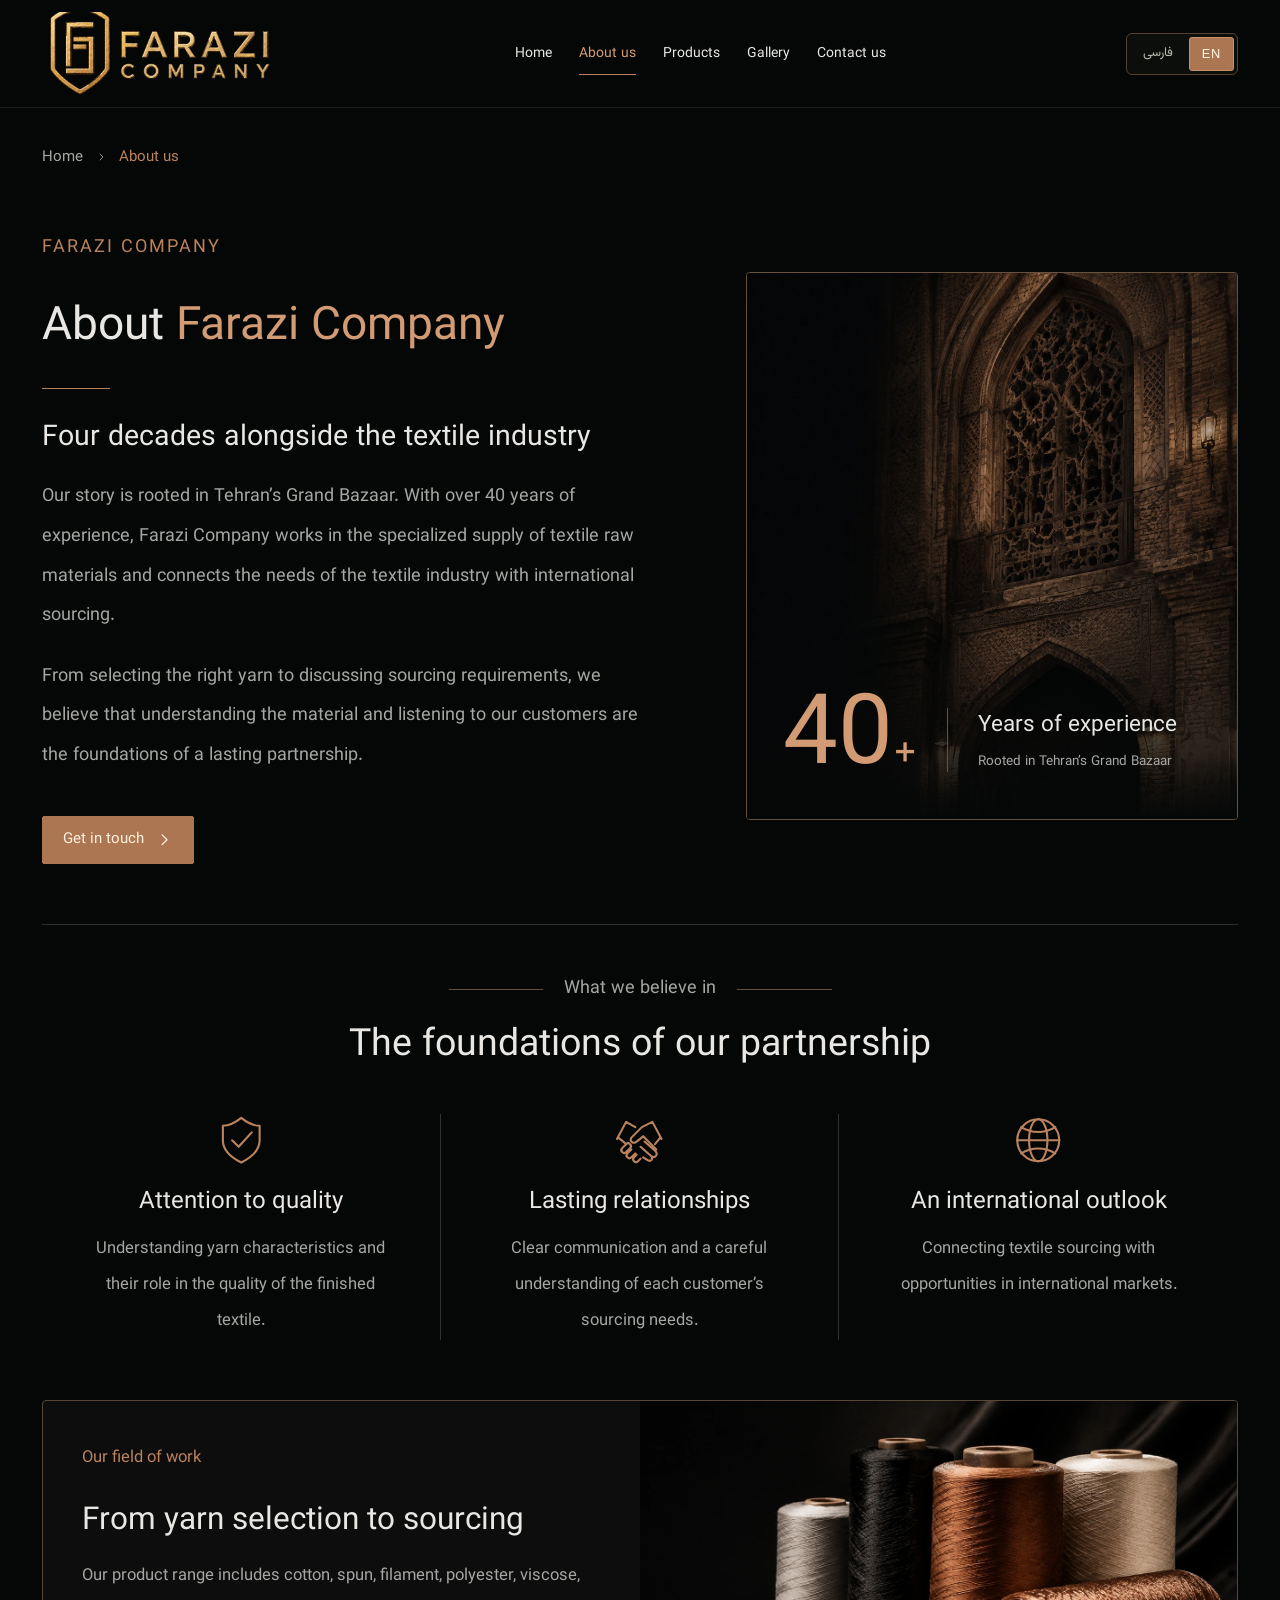
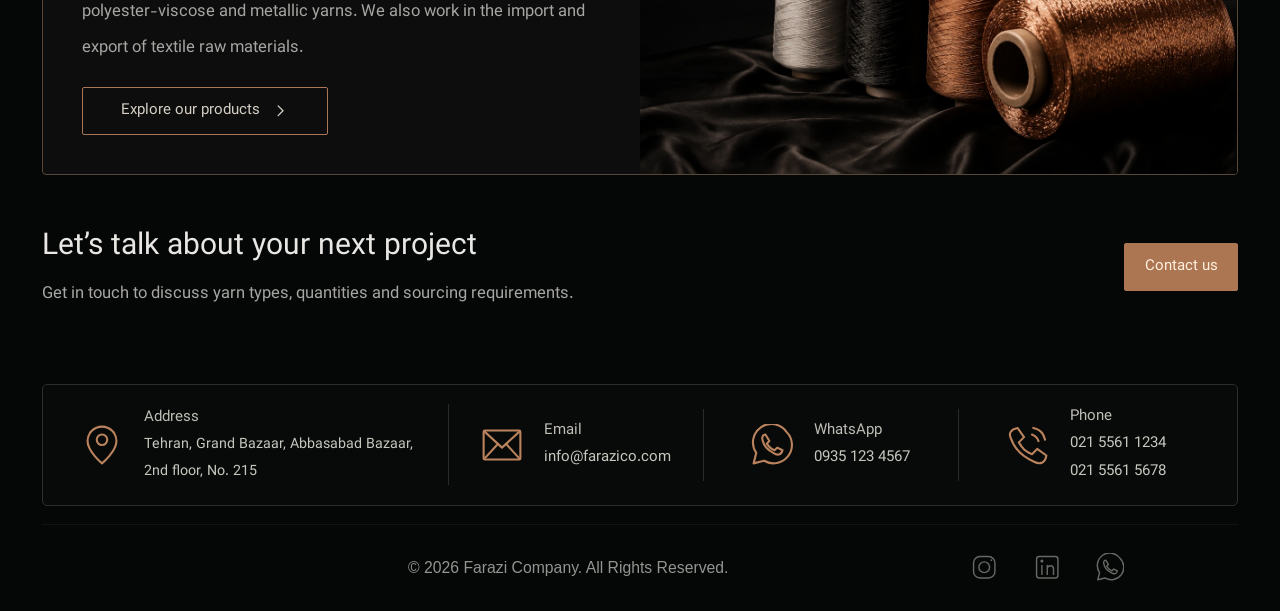
==== about.en.html @ da2e5ea8 "Improve bilingual SEO with static pages and metadata generation" ====
<!doctype html>
<html lang="en" dir="ltr">
  <head>
    <meta charset="utf-8">
    <meta name="viewport" content="width=device-width, initial-scale=1">
    <meta name="theme-color" content="#050707">


    <link rel="icon" href="logo/farazi-symbol-transparent.png" type="image/png">
    <link rel="preload" href="assets/fonts/Vazirmatn-Regular.woff2" as="font" type="font/woff2" crossorigin>

    <link rel="stylesheet" href="styles.css">
    <link rel="stylesheet" href="pages.css">
    <script src="products-data.js" defer></script>
    <script src="script.js" defer></script>













<title>About Farazi Company | Textile Material Sourcing</title>
<meta name="description" content="Learn about Farazi Company, our work in yarn and textile raw material sourcing, and our approach to product selection and business cooperation.">
<meta data-seo="true" name="robots" content="index, follow, max-image-preview:large">
<meta data-seo="true" property="og:type" content="website">
<meta data-seo="true" property="og:site_name" content="Farazi Company">
<meta data-seo="true" property="og:title" content="About Farazi Company | Textile Material Sourcing">
<meta data-seo="true" property="og:description" content="Learn about Farazi Company, our work in yarn and textile raw material sourcing, and our approach to product selection and business cooperation.">
<meta data-seo="true" property="og:locale" content="en_US">
<meta data-seo="true" property="og:locale:alternate" content="fa_IR">
<meta data-seo="true" name="twitter:card" content="summary_large_image">
<meta data-seo="true" name="twitter:title" content="About Farazi Company | Textile Material Sourcing">
<meta data-seo="true" name="twitter:description" content="Learn about Farazi Company, our work in yarn and textile raw material sourcing, and our approach to product selection and business cooperation.">
<script data-seo="true" type="application/ld+json">{"@context": "https://schema.org", "@type": "AboutPage", "name": "About Farazi Company | Textile Material Sourcing", "description": "Learn about Farazi Company, our work in yarn and textile raw material sourcing, and our approach to product selection and business cooperation.", "inLanguage": "en", "publisher": {"@type": "Organization", "name": "Farazi Company", "alternateName": "فرازی کمپانی"}}</script>
</head>
  <body data-page="about">
    <a class="skip-link" href="#main" data-en="Skip to content" data-fa="رفتن به محتوای اصلی">Skip to content</a>
    <svg class="icon-library" xmlns="http://www.w3.org/2000/svg" aria-hidden="true">
      <symbol id="i-arrow" viewbox="0 0 24 24">
        <path d="m14 6-6 6 6 6"></path>
      </symbol>
      <symbol id="i-chevron" viewbox="0 0 24 24">
        <path d="m6 9 6 6 6-6"></path>
      </symbol>
      <symbol id="i-crown" viewbox="0 0 40 40">
        <path d="m5 14 6 17h18l6-17-10 8-5-14-5 14-10-8Zm6 21h18"></path>
        <circle cx="5" cy="12" r="2"></circle>
        <circle cx="20" cy="6" r="2"></circle>
        <circle cx="35" cy="12" r="2"></circle>
      </symbol>
      <symbol id="i-globe" viewbox="0 0 40 40">
        <circle cx="20" cy="20" r="16"></circle>
        <ellipse cx="20" cy="20" rx="7" ry="16"></ellipse>
        <path d="M4 20h32M7 10c8 5 18 5 26 0M7 30c8-5 18-5 26 0"></path>
      </symbol>
      <symbol id="i-shield" viewbox="0 0 40 40">
        <path d="M20 3c5 4 10 6 14 6v11c0 9-8 14-14 17C14 34 6 29 6 20V9c4 0 9-2 14-6Z"></path>
        <path d="m13 20 5 5 10-11"></path>
      </symbol>
      <symbol id="i-handshake" viewbox="0 0 40 40">
        <path d="m3 19 7-13 7 4M37 19 30 6l-8 4-8 8c-2 3 2 5 4 3l5-4 10 10M4 18l5 4m27-4-4 5M10 23l-3 3c-2 2 1 5 3 3l3-3c2-2-1-5-3-3Zm4 4-3 3c-2 2 1 5 3 3l3-3m1 1-2 2c-2 2 1 5 3 3l2-2m2-1 3 2c3 2 5-1 3-3l-8-7m8 7c3 2 6-1 3-4l-8-7"></path>
      </symbol>
      <symbol id="i-phone" viewbox="0 0 32 32">
        <path d="m8 3 5 7-4 4c3 5 5 7 10 9l4-4 7 5c-1 6-5 7-9 5C12 25 6 20 3 11 1 7 3 4 8 3ZM20 3c5 1 8 4 9 9M19 8c3 1 4 2 5 5"></path>
      </symbol>
      <symbol id="i-whatsapp" viewbox="0 0 32 32">
        <path d="M27 6a14 14 0 0 1-17 22l-8 2 2-8A14 14 0 0 1 27 6Z"></path>
        <path d="m11 8 3 5-2 2c2 3 3 4 6 5l2-2 4 2c-1 4-4 4-7 2-4-2-7-5-8-9-1-3 0-5 2-5Z"></path>
      </symbol>
      <symbol id="i-mail" viewbox="0 0 32 32">
        <rect x="2" y="5" width="28" height="22" rx="1"></rect>
        <path d="m3 6 13 12L29 6M3 26l10-11m16 11L19 15"></path>
      </symbol>
      <symbol id="i-pin" viewbox="0 0 32 32">
        <path d="M27 13c0 8-11 17-11 17S5 21 5 13a11 11 0 1 1 22 0Z"></path>
        <circle cx="16" cy="12" r="4"></circle>
      </symbol>
      <symbol id="i-instagram" viewbox="0 0 32 32">
        <rect x="4" y="4" width="24" height="24" rx="7"></rect>
        <circle cx="16" cy="16" r="6"></circle>
        <circle cx="24" cy="8" r="1" fill="currentColor" stroke="none"></circle>
      </symbol>
      <symbol id="i-linkedin" viewbox="0 0 32 32">
        <rect x="4" y="4" width="24" height="24" rx="3"></rect>
        <path d="M10 14v10m6 0V14m0 4c0-5 7-5 7 0v6"></path>
        <circle cx="10" cy="9" r="1" fill="currentColor"></circle>
      </symbol>
      <symbol id="i-close" viewbox="0 0 24 24">
        <path d="m6 6 12 12M6 18 18 6"></path>
      </symbol>
      <symbol id="i-menu" viewbox="0 0 24 24">
        <path d="M3 6h18M3 12h18M3 18h18"></path>
      </symbol>
    </svg>
    <header class="site-header" id="home">
      <div class="header-inner container">
        <a class="brand" href="index.en.html" aria-label="Farazi Company, home"><img src="logo/farazi-logo-transparent.png" alt="FARAZI COMPANY" width="1536" height="1024"></a>
        <nav class="main-nav" id="main-nav" aria-label="Main navigation">
          <a href="index.en.html" data-en="Home" data-fa="صفحه اصلی">Home</a>
          <a class="active" aria-current="page" href="about.en.html" data-en="About us" data-fa="درباره ما">About us</a>
          <a href="products.en.html" data-en="Products" data-fa="محصولات">Products</a>
          <button type="button" data-dialog="gallery" data-en="Gallery" data-fa="
            گالری
          ">Gallery</button>
          <a href="contact.en.html" data-en="Contact us" data-fa="تماس با ما">Contact us</a>
        </nav>
        <div class="header-tools">
          <div class="language-switch" role="group" aria-label="Site language" dir="ltr">
            <a data-language="fa" lang="fa" aria-label="فارسی" href="about.html" hreflang="fa" aria-current="false">
              فارسی</a><a data-language="en" lang="en" aria-label="English" href="about.en.html" hreflang="en" aria-current="page">
              EN
            </a>
          </div>
          <button class="menu-toggle" id="menu-toggle" type="button" aria-label="Open menu" aria-expanded="false" aria-controls="main-nav">
            <svg class="icon"><use href="#i-menu"></use></svg>
          </button>
        </div>
      </div>
    </header>
    <main id="main" class="inner-page">
      <div class="container">
        <nav class="breadcrumbs" aria-label="Breadcrumb">
          <a href="index.en.html" data-en="Home" data-fa="صفحه اصلی">Home</a><svg class="icon"><use href="#i-arrow"></use></svg><span data-en="About us" data-fa="درباره ما">About us</span>
        </nav>
        <section class="about-intro" aria-labelledby="about-page-title">
          <div class="intro-copy">
            <p class="page-overline" lang="en" dir="ltr">FARAZI COMPANY</p>
            <h1 id="about-page-title">
              <span data-en="About " data-fa="درباره ">About </span><em data-en="Farazi Company" data-fa="فرازی کمپانی">Farazi Company</em>
            </h1>
            <div class="copper-rule"></div>
            <h2 data-en="Four decades alongside the textile industry" data-fa="
              چهار دهه همراه صنعت نساجی
            ">Four decades alongside the textile industry</h2>
            <p data-en="Our story is rooted in Tehran’s Grand Bazaar. With over 40 years of experience, Farazi Company works in the specialized supply of textile raw materials and connects the needs of the textile industry with international sourcing." data-fa="
              داستان ما از بازار بزرگ تهران ریشه می‌گیرد. فرازی کمپانی با بیش از
              ۴۰ سال سابقه، در زمینه تأمین تخصصی مواد اولیه نساجی فعالیت می‌کند
              و نیاز صنعت نساجی را به ظرفیت تأمین در بازارهای بین‌المللی پیوند
              می‌دهد.
            ">Our story is rooted in Tehran’s Grand Bazaar. With over 40 years of experience, Farazi Company works in the specialized supply of textile raw materials and connects the needs of the textile industry with international sourcing.</p>
            <p data-en="From selecting the right yarn to discussing sourcing requirements, we believe that understanding the material and listening to our customers are the foundations of a lasting partnership." data-fa="
              از انتخاب نخ مناسب تا بررسی شرایط تأمین، باور داریم شناخت مواد
              اولیه و شنیدن نیاز مشتری، پایه یک همکاری ماندگار است.
            ">From selecting the right yarn to discussing sourcing requirements, we believe that understanding the material and listening to our customers are the foundations of a lasting partnership.</p>
            <a href="contact.en.html" class="button button-filled"><span data-en="Get in touch" data-fa="گفت‌وگو با ما">Get in touch</span><svg class="icon"><use href="#i-arrow"></use></svg></a>
          </div>
          <figure class="heritage-figure">
            <img src="assets/generated/tehran-bazaar.webp" alt="Illustration inspired by Tehran Bazaar architecture" width="887" height="1774" fetchpriority="high">
            <figcaption>
              <strong>۴۰<span>+</span></strong>
              <div>
                <span data-en="Years of experience" data-fa="سال تجربه">Years of experience</span><small data-en="Rooted in Tehran’s Grand Bazaar" data-fa="ریشه‌دار در بازار بزرگ تهران">Rooted in Tehran’s Grand Bazaar</small>
              </div>
            </figcaption>
          </figure>
        </section>
        <section class="values-section" aria-labelledby="values-title">
          <div class="inner-section-heading">
            <p class="section-kicker" data-en="What we believe in" data-fa="
              آنچه به آن باور داریم
            ">What we believe in</p>
            <h2 id="values-title" data-en="The foundations of our partnership" data-fa="
              پایه‌های همکاری ما
            ">The foundations of our partnership</h2>
          </div>
          <div class="values-grid">
            <article>
              <svg class="icon"><use href="#i-shield"></use></svg>
              <h3 data-en="Attention to quality" data-fa="توجه به کیفیت">Attention to quality</h3>
              <p data-en="Understanding yarn characteristics and their role in the quality of the finished textile." data-fa="
                شناخت ویژگی‌های نخ و توجه به نقش مواد اولیه در کیفیت محصول
                نهایی.
              ">Understanding yarn characteristics and their role in the quality of the finished textile.</p>
            </article>
            <article>
              <svg class="icon"><use href="#i-handshake"></use></svg>
              <h3 data-en="Lasting relationships" data-fa="رابطه‌ای ماندگار">Lasting relationships</h3>
              <p data-en="Clear communication and a careful understanding of each customer’s sourcing needs." data-fa="
                ارتباط روشن و شناخت دقیق نیاز هر مشتری برای شکل‌گیری همکاری
                بلندمدت.
              ">Clear communication and a careful understanding of each customer’s sourcing needs.</p>
            </article>
            <article>
              <svg class="icon"><use href="#i-globe"></use></svg>
              <h3 data-en="An international outlook" data-fa="نگاهی بین‌المللی">An international outlook</h3>
              <p data-en="Connecting textile sourcing with opportunities in international markets." data-fa="
                پیوند تأمین مواد اولیه نساجی با فرصت‌های موجود در بازارهای
                بین‌المللی.
              ">Connecting textile sourcing with opportunities in international markets.</p>
            </article>
          </div>
        </section>
        <section class="sourcing-section" aria-labelledby="sourcing-title">
          <div class="sourcing-image">
            <img src="assets/generated/hero-yarns-v2.webp" alt="Ivory, black and copper yarn spools" loading="lazy" width="1900" height="828">
          </div>
          <div class="sourcing-copy">
            <p class="page-overline" data-en="Our field of work" data-fa="
              حوزه فعالیت ما
            ">Our field of work</p>
            <h2 id="sourcing-title" data-en="From yarn selection to sourcing" data-fa="
              از انتخاب نخ تا تأمین مواد اولیه
            ">From yarn selection to sourcing</h2>
            <p data-en="Our product range includes cotton, spun, filament, polyester, viscose, polyester-viscose and metallic yarns. We also work in the import and export of textile raw materials." data-fa="
              سبد محصولات ما شامل نخ پنبه، اسپان، فیلامنت، پلی استر، ویسکوز، پلی
              استر ویسکوز و نخ‌های لمه و متالیک است. واردات و صادرات مواد اولیه
              نساجی نیز بخشی از فعالیت مجموعه است.
            ">Our product range includes cotton, spun, filament, polyester, viscose, polyester-viscose and metallic yarns. We also work in the import and export of textile raw materials.</p>
            <a class="button" href="products.en.html"><span data-en="Explore our products" data-fa="آشنایی با محصولات">Explore our products</span><svg class="icon"><use href="#i-arrow"></use></svg></a>
          </div>
        </section>
        <section class="conversation-band">
          <div>
            <h2 data-en="Let’s talk about your next project" data-fa="
              درباره نیاز مجموعه‌تان صحبت کنیم
            ">Let’s talk about your next project</h2>
            <p data-en="Get in touch to discuss yarn types, quantities and sourcing requirements." data-fa="
              برای بررسی نوع نخ، مقدار مورد نیاز و شرایط تأمین، با ما در ارتباط
              باشید.
            ">Get in touch to discuss yarn types, quantities and sourcing requirements.</p>
          </div>
          <a class="button button-filled" href="contact.en.html" data-en="Contact us" data-fa="تماس با ما">Contact us</a>
        </section>
      </div>
    </main>
    <footer class="container" id="contact">
      <div class="contact-strip">
        <div class="contact-item address-item">
          <svg class="icon"><use href="#i-pin"></use></svg>
          <div>
            <span data-en="Address" data-fa="آدرس">Address</span>
            <p data-en="Tehran, Grand Bazaar, Abbasabad Bazaar, 2nd floor, No. 215" data-fa="
              تهران، بازار بزرگ تهران، بازار عباس‌آباد،&lt;br&gt;
              طبقه ۲، پلاک ۲۱۵
            ">Tehran, Grand Bazaar, Abbasabad Bazaar, 2nd floor, No. 215</p>
          </div>
        </div>
        <div class="contact-item">
          <svg class="icon"><use href="#i-mail"></use></svg>
          <div>
            <span data-en="Email" data-fa="ایمیل">Email</span><a href="mailto:info@farazico.com" dir="ltr">info@farazico.com</a>
          </div>
        </div>
        <div class="contact-item">
          <svg class="icon"><use href="#i-whatsapp"></use></svg>
          <div>
            <span data-en="WhatsApp" data-fa="واتساپ">WhatsApp</span><a href="https://wa.me/989351234567" target="_blank" rel="noopener noreferrer" dir="ltr">0935 123 4567</a>
          </div>
        </div>
        <div class="contact-item">
          <svg class="icon"><use href="#i-phone"></use></svg>
          <div>
            <span data-en="Phone" data-fa="تلفن">Phone</span><a href="tel:+982155611234" dir="ltr">021 5561 1234</a><a href="tel:+982155615678" dir="ltr">021 5561 5678</a>
          </div>
        </div>
      </div>
      <div class="footer-bottom">
        <p lang="en" dir="ltr">© <span data-copyright-year>2026</span> Farazi Company. All Rights Reserved.</p>
        <div class="social-links" aria-label="Contact methods">
          <button type="button" data-dialog="social-instagram" aria-label="Instagram">
            <svg class="icon"><use href="#i-instagram"></use></svg>
          </button>
          <button type="button" data-dialog="social-linkedin" aria-label="LinkedIn">
            <svg class="icon"><use href="#i-linkedin"></use></svg>
          </button>
          <a href="https://wa.me/989351234567" target="_blank" rel="noopener noreferrer" aria-label="WhatsApp"><svg class="icon"><use href="#i-whatsapp"></use></svg></a>
        </div>
      </div>
    </footer>
    <dialog class="detail-dialog" id="detail-dialog" aria-labelledby="dialog-title">
      <button class="dialog-close" type="button" aria-label="Close dialog">
        <svg class="icon"><use href="#i-close"></use></svg>
      </button>
      <div id="dialog-content"></div>
    </dialog>
  </body>
</html>
---- styles.css ----
@font-face {
  font-family: Vazirmatn;
  src: url("assets/fonts/Vazirmatn-Regular.woff2") format("woff2");
  font-style: normal;
  font-weight: 400;
  font-display: swap;
}
:root {
  --u: clamp(1px, 0.1172333vw, 1.5px);
  --bg: #050707;
  --surface: #0c0d0c;
  --copper: #bb835d;
  --copper-light: #d39b73;
  --text: #e8e7e4;
  --muted: #a6a6a3;
  --border: #32312c;
  --font: Vazirmatn, Tahoma, sans-serif;
  color-scheme: dark;
  font-family: var(--font);
  font-size: calc(14 * var(--u));
  background: var(--bg);
  color: var(--text);
}
* {
  box-sizing: border-box;
}
html {
  scroll-behavior: smooth;
  scroll-padding-top: 24px;
}
body {
  margin: 0;
}
button,
a,
select {
  -webkit-tap-highlight-color: transparent;
}
button,
select {
  font: inherit;
}
button,
a {
  touch-action: manipulation;
}
button {
  cursor: pointer;
}
a {
  color: inherit;
  text-decoration: none;
}
button {
  color: inherit;
}
p,
h1,
h2,
h3 {
  margin: 0;
}
button,
a,
select {
  outline-offset: 5px;
}
button:focus-visible,
a:focus-visible,
select:focus-visible {
  outline: 2px solid var(--copper-light);
}
button {
  border: 0;
  background: none;
}
svg.icon {
  display: block;
  width: 24px;
  height: 24px;
  fill: none;
  stroke: currentColor;
  stroke-width: 1.6;
  stroke-linecap: round;
  stroke-linejoin: round;
  flex-shrink: 0;
}
.icon-library {
  position: absolute;
  width: 0;
  height: 0;
  overflow: hidden;
}
.container {
  width: calc(100% - 56 * var(--u));
  max-width: 1196px;
  margin-inline: auto;
}
.sr-only {
  position: absolute;
  width: 1px;
  height: 1px;
  overflow: hidden;
  clip: rect(0, 0, 0, 0);
  white-space: nowrap;
}
.skip-link {
  position: fixed;
  top: -70px;
  right: 20px;
  background: var(--copper);
  color: var(--bg);
  padding: 12px;
  z-index: 100;
}
.skip-link:focus {
  top: 12px;
}
.site-header {
  height: calc(72 * var(--u));
  border-bottom: 1px solid #1b1c1a;
  background: #050707;
}
.header-inner {
  height: 100%;
  display: flex;
  direction: ltr;
  align-items: center;
  justify-content: space-between;
  gap: calc(30 * var(--u));
}
.brand {
  position: relative;
  display: block;
  width: calc(155 * var(--u));
  height: calc(56 * var(--u));
  overflow: hidden;
  flex-shrink: 0;
}
.brand img {
  position: absolute;
  width: calc(173 * var(--u));
  height: auto;
  max-width: none;
  left: calc(-9 * var(--u));
  top: calc(-30 * var(--u));
}
.main-nav {
  display: flex;
  align-items: center;
  direction: rtl;
  gap: calc(25 * var(--u));
  white-space: nowrap;
}
.main-nav a,
.main-nav button {
  position: relative;
  font-size: calc(9.3 * var(--u));
  padding: calc(12 * var(--u)) 0;
  transition: color 0.2s;
}
.main-nav a:hover,
.main-nav button:hover,
.main-nav .active {
  color: var(--copper-light);
}
.main-nav .active:after {
  content: "";
  position: absolute;
  bottom: calc(5 * var(--u));
  inset-inline: 0;
  height: 1px;
  background: var(--copper);
}
.header-tools {
  display: flex;
  align-items: center;
  gap: calc(10 * var(--u));
}
.menu-toggle {
  display: none;
}
.hero {
  height: calc(368 * var(--u));
  max-width: 1280px;
  margin: auto;
  background: url("assets/generated/hero-yarns-v2.webp") center center/cover
    no-repeat;
  position: relative;
}
.hero-inner {
  height: 100%;
  padding: calc(56 * var(--u)) calc(52 * var(--u)) 0;
  direction: ltr;
}
.hero-copy {
  width: 46%;
  text-align: left;
  position: relative;
}
.hero-eyebrow {
  font-family: Georgia, "Times New Roman", serif;
  font-size: calc(14 * var(--u));
  letter-spacing: calc(1.3 * var(--u));
  color: var(--copper);
  white-space: nowrap;
}
.hero h1 {
  font-family: Georgia, "Times New Roman", serif;
  font-weight: 400;
  font-size: calc(78 * var(--u));
  line-height: 1.08;
  letter-spacing: calc(1.2 * var(--u));
  margin-top: calc(8 * var(--u));
  color: #efefec;
}
.hero h1 span {
  display: block;
  color: var(--copper);
  font-size: calc(35 * var(--u));
  line-height: 1.08;
  letter-spacing: calc(1.5 * var(--u));
}
.copper-rule {
  width: calc(45 * var(--u));
  height: 1px;
  background: var(--copper);
  margin-top: calc(14 * var(--u));
  margin-bottom: calc(12 * var(--u));
}
.hero-description {
  direction: rtl;
  text-align: left;
  font-size: calc(16 * var(--u));
  line-height: 1.8;
  white-space: nowrap;
}
.hero-trust {
  color: var(--copper-light);
  font-size: calc(13 * var(--u));
  margin-top: calc(7 * var(--u));
  direction: rtl;
  text-align: left;
}
.hero-actions {
  display: flex;
  gap: calc(14 * var(--u));
  margin-top: calc(23 * var(--u));
  direction: ltr;
}
.button {
  display: inline-flex;
  align-items: center;
  justify-content: center;
  gap: calc(7 * var(--u));
  border: 1px solid #aa7654;
  border-radius: 2px;
  min-height: calc(32 * var(--u));
  padding: calc(5 * var(--u)) calc(25 * var(--u));
  color: #d5cec5;
  font-size: calc(10 * var(--u));
  line-height: 1.6;
  transition:
    background 0.2s,
    color 0.2s,
    border-color 0.2s;
  direction: rtl;
}
.button .icon {
  width: calc(13 * var(--u));
  height: calc(13 * var(--u));
}
.button:hover {
  background: #bc855d24;
  color: #fff;
  border-color: var(--copper-light);
}
.button-filled {
  background: #ac7653;
  color: #fff0df;
  border-color: #ac7653;
  padding-inline: calc(13 * var(--u));
}
.button-filled:hover {
  background: #c18a61;
}
.hero-actions > .button:nth-child(2) {
  min-width: calc(89 * var(--u));
}
.trust-strip {
  width: calc(100% - 94 * var(--u));
  max-width: 1139px;
  margin: 0 auto;
  border: 1px solid #2b2c27;
  box-shadow: inset 0 0 0 3px #0c0e0c;
  border-radius: 5px;
  height: calc(73 * var(--u));
  display: grid;
  grid-template-columns: repeat(4, 1fr);
  align-items: center;
}
.trust-item {
  display: flex;
  direction: ltr;
  align-items: center;
  justify-content: center;
  gap: calc(14 * var(--u));
  height: calc(39 * var(--u));
  border-left: 1px solid #1d1f1c;
}
.trust-item:last-child {
  border: 0;
}
.trust-item > .icon {
  width: calc(35 * var(--u));
  height: calc(35 * var(--u));
  color: var(--copper);
}
.trust-item p {
  text-align: left;
  direction: rtl;
  font-size: calc(11 * var(--u));
  line-height: 1.9;
}
.trust-item small {
  display: block;
  color: #babbb7;
  font-size: calc(10 * var(--u));
}
.products-section {
  padding-top: calc(21 * var(--u));
  text-align: center;
}
.section-heading {
  margin-bottom: calc(12 * var(--u));
}
.section-kicker {
  display: flex;
  align-items: center;
  justify-content: center;
  gap: calc(14 * var(--u));
  color: var(--copper);
  font-size: calc(12 * var(--u));
  margin-bottom: calc(3 * var(--u));
}
.section-kicker:before,
.section-kicker:after {
  content: "";
  height: 1px;
  width: calc(63 * var(--u));
  background: #64503c;
}
.section-heading h2 {
  font-size: calc(22 * var(--u));
  font-weight: 400;
  line-height: 1.5;
}
.section-heading > p:last-child {
  color: var(--muted);
  font-size: calc(11 * var(--u));
  margin-top: calc(2 * var(--u));
}
.product-grid {
  display: grid;
  grid-template-columns: repeat(var(--home-columns, 7), minmax(0, 1fr));
  gap: calc(6 * var(--u));
}
.product-card {
  border: 1px solid #242620;
  border-radius: 5px;
  background: #0b0c0a;
  overflow: hidden;
  padding: 0;
  display: block;
  width: 100%;
  text-align: center;
  transition:
    transform 0.2s,
    border-color 0.2s;
}
.product-card:hover {
  border-color: #9d7250;
  transform: translateY(-4px);
}
.asset-frame {
  position: relative;
  overflow: hidden;
  aspect-ratio: 104 / 102;
}
.asset-frame img {
  display: block;
  width: 100%;
  height: 100%;
  object-fit: cover;
}
.map-art img {
  object-fit: contain;
}

.product-art {
  width: 100%;
  background: #161713;
}
.product-info {
  padding: calc(8 * var(--u)) calc(2 * var(--u)) calc(7 * var(--u));
}
.product-info h3 {
  font-size: calc(12.5 * var(--u));
  font-weight: 400;
  line-height: 1.6;
  white-space: nowrap;
}
.product-info .view-label {
  display: block;
  color: var(--copper);
  font-size: calc(8 * var(--u));
  margin-top: calc(6 * var(--u));
}
.product-info .view-label:before {
  content: "";
  display: block;
  width: calc(21 * var(--u));
  height: calc(2 * var(--u));
  margin: 0 auto calc(4 * var(--u));
  background: linear-gradient(90deg, transparent, var(--copper), transparent);
}
.all-products {
  margin-top: calc(12 * var(--u));
  min-width: calc(174 * var(--u));
  min-height: calc(28 * var(--u));
  font-size: calc(9.5 * var(--u));
}
.story-grid {
  display: grid;
  grid-template-columns: 1fr 1.08fr;
  gap: calc(15 * var(--u));
  margin-top: calc(16 * var(--u));
}
.story-panel {
  position: relative;
  height: calc(280 * var(--u));
  border: 1px solid #79654f;
  border-radius: 5px;
  overflow: hidden;
  background: #0c0d0c;
  padding: calc(12 * var(--u)) calc(20 * var(--u));
  box-shadow: inset 0 0 0 2px #181a15;
}
.story-panel h2 {
  font-weight: 400;
  font-size: calc(23 * var(--u));
  line-height: 1.8;
  white-space: nowrap;
}
.story-panel h2 em {
  font-style: normal;
  color: var(--copper-light);
}
.story-panel p {
  font-size: calc(10 * var(--u));
  line-height: 2.1;
  color: #c0c0ba;
}
.trade-panel {
  text-align: center;
}
.trade-panel p {
  margin-top: calc(2 * var(--u));
}
.map-art {
  width: 100%;
  margin-top: calc(8 * var(--u));
  mix-blend-mode: lighten;
  aspect-ratio: 324 / 123;
}
.panel-button {
  position: absolute;
  left: calc(20 * var(--u));
  bottom: calc(18 * var(--u));
  min-width: calc(124 * var(--u));
}
.bazaar-art {
  position: absolute;
  right: 0;
  top: 0;
  height: 100%;
  width: auto;
  aspect-ratio: 143/274;
  mask-image: linear-gradient(to left, #000 68%, transparent);
}
.about-content {
  position: relative;
  z-index: 1;
  width: 68%;
  height: 100%;
  text-align: center;
}
.about-content h2 {
  font-size: calc(23 * var(--u));
  margin-bottom: calc(11 * var(--u));
}
.about-content p {
  font-size: calc(9.4 * var(--u));
  line-height: 2.3;
}
.about-content p + p {
  margin-top: calc(3 * var(--u));
}
.about-content .panel-button {
  left: 0;
  bottom: calc(31 * var(--u));
}
.about-panel {
  direction: ltr;
}
.about-content {
  direction: rtl;
}
.contact-strip {
  display: grid;
  grid-template-columns: 1.5fr 1fr 1fr 1fr;
  margin-top: calc(16 * var(--u));
  min-height: calc(81 * var(--u));
  border: 1px solid #2c2e28;
  border-radius: 5px;
  background: #080a09;
  align-items: center;
  padding: calc(11 * var(--u)) calc(15 * var(--u));
}
.contact-item {
  display: flex;
  direction: ltr;
  justify-content: center;
  align-items: center;
  gap: calc(14 * var(--u));
  min-height: calc(48 * var(--u));
  padding-inline: calc(10 * var(--u));
  border-left: 1px solid #292b25;
}
.contact-item:last-child {
  border: 0;
}
.contact-item .icon {
  color: var(--copper);
  width: calc(28 * var(--u));
  height: calc(28 * var(--u));
}
.contact-item > div {
  direction: rtl;
  text-align: left;
}
.contact-item span {
  color: #bdbdb6;
  font-size: calc(10 * var(--u));
  display: block;
  line-height: 1.8;
}
.contact-item p,
.contact-item a {
  display: block;
  font-size: calc(10 * var(--u));
  line-height: 1.9;
  color: #c5c7bf;
}
.contact-item a:hover {
  color: var(--copper-light);
}
.address-item p {
  font-size: calc(9.5 * var(--u));
}
.footer-bottom {
  height: calc(58 * var(--u));
  position: relative;
  display: flex;
  align-items: center;
  justify-content: center;
  border-top: 1px solid #111411;
  margin-top: calc(12 * var(--u));
}
.footer-bottom p {
  font-family: Arial, sans-serif;
  font-size: calc(10.5 * var(--u));
  color: #92958f;
}
.social-links {
  display: flex;
  direction: ltr;
  position: absolute;
  right: calc(76 * var(--u));
  gap: calc(23 * var(--u));
  color: #656963;
}
.social-links button {
  padding: 0;
}
.social-links .icon {
  width: calc(19 * var(--u));
  height: calc(19 * var(--u));
}
.social-links a:hover,
.social-links button:hover {
  color: var(--copper-light);
}
.detail-dialog {
  width: min(680px, calc(100% - 32px));
  max-height: 85dvh;
  border: 1px solid #866244;
  border-radius: 8px;
  padding: 36px;
  background: #101210;
  color: var(--text);
  overscroll-behavior: contain;
}
.detail-dialog::backdrop {
  background: #000b;
  backdrop-filter: blur(6px);
}
body:has(dialog[open]) {
  overflow: hidden;
}
.dialog-close {
  position: absolute;
  top: 12px;
  left: 12px;
  padding: 6px;
  color: var(--muted);
}
.detail-dialog h2 {
  font-size: 24px;
  font-weight: 400;
  color: var(--copper-light);
  margin: 0 0 18px;
}
.detail-dialog p {
  font-size: 15px;
  line-height: 2;
  color: #c1c5bc;
}
.detail-dialog .button {
  margin-top: 20px;
  min-height: 40px;
  font-size: 13px;
}
.dialog-product {
  display: grid;
  grid-template-columns: 150px 1fr;
  gap: 26px;
  align-items: center;
}
.dialog-product .product-art {
  border: 1px solid var(--border);
  border-radius: 5px;
}
.dialog-grid {
  display: grid;
  grid-template-columns: repeat(3, minmax(0, 1fr));
  gap: 12px;
}
.dialog-grid .product-card h3 {
  font-size: 13px;
}
.dialog-grid .view-label {
  font-size: 11px;
}
.dialog-intro {
  margin-bottom: 20px;
}
.dialog-note {
  padding-top: 16px;
}
.dialog-note a {
  color: var(--copper-light);
  text-decoration: underline;
}
html[lang="en"] .hero-description {
  white-space: normal;
  font-size: calc(14 * var(--u));
}
html[lang="en"] .main-nav {
  direction: ltr;
  gap: calc(18 * var(--u));
}
html[lang="en"] .product-info h3 {
  font-size: calc(10 * var(--u));
  white-space: normal;
}
html[lang="en"] .trust-item p {
  direction: ltr;
}
html[lang="en"] .about-content {
  direction: ltr;
}
html[lang="en"] .story-panel h2 {
  font-size: calc(21 * var(--u));
}
html[lang="en"] .contact-item > div {
  direction: ltr;
}
@media (min-width: 1100px) {
  .footer-bottom p {
    margin-left: -12%;
  }
}
@media (max-width: 720px) {
  :root {
    --u: 1px;
  }
  .container {
    width: calc(100% - 32px);
  }
  .site-header {
    height: 74px;
  }
  .header-inner {
    gap: 16px;
  }
  .brand {
    width: 144px;
  }
  .brand img {
    width: 164px;
    left: -10px;
    top: -27px;
  }
  .header-tools {
    gap: 14px;
  }
  .menu-toggle {
    display: block;
    padding: 4px;
  }
  .main-nav {
    display: none;
    position: absolute;
    top: 74px;
    left: 0;
    right: 0;
    background: #0b0d0b;
    z-index: 10;
    padding: 16px 24px;
    border-bottom: 1px solid var(--border);
    grid-template-columns: repeat(3, 1fr);
    gap: 12px;
    text-align: center;
  }
  .main-nav.is-open {
    display: grid;
  }
  .main-nav a,
  .main-nav button {
    font-size: 13px;
  }
  .hero {
    height: 570px;
    background-size: auto 310px;
    background-position: right bottom;
    background-repeat: no-repeat;
    background-color: #080a09;
  }
  .hero-inner {
    padding: 28px 26px 0;
    background: linear-gradient(#050707 0, #050707 39%, transparent 61%);
  }
  .hero-copy {
    width: 100%;
  }
  .hero-eyebrow {
    font-size: 12px;
    letter-spacing: 1.5px;
  }
  .hero h1 {
    font-size: 65px;
    margin-top: 8px;
    line-height: 1;
  }
  .hero h1 span {
    font-size: 30px;
    line-height: 1.2;
  }
  .copper-rule {
    margin: 12px 0 9px;
  }
  .hero-description {
    font-size: 16px;
  }
  .hero-trust {
    font-size: 13px;
    margin-top: 4px;
  }
  .hero-actions {
    margin-top: 17px;
  }
  .button {
    font-size: 12px;
    min-height: 38px;
  }
  .hero-actions .button {
    min-width: 120px;
  }
  .trust-strip {
    width: calc(100% - 32px);
    height: auto;
    min-height: 158px;
    grid-template-columns: repeat(2, 1fr);
    padding: 12px 0;
    row-gap: 18px;
    margin-top: 4px;
  }
  .trust-item {
    height: 48px;
    gap: 12px;
  }
  .trust-item:nth-child(2) {
    border: 0;
  }
  .trust-item > .icon {
    width: 31px;
    height: 31px;
  }
  .trust-item p {
    font-size: 12px;
  }
  .trust-item small {
    font-size: 11px;
  }
  .products-section {
    padding-top: 30px;
  }
  .section-kicker {
    font-size: 13px;
    margin-bottom: 7px;
  }
  .section-heading h2 {
    font-size: 24px;
  }
  .section-heading > p:last-child {
    font-size: 11px;
    line-height: 1.9;
    margin-top: 6px;
  }
  .section-heading {
    margin-bottom: 18px;
  }
  .product-grid {
    grid-template-columns: repeat(2, minmax(0, 1fr));
    gap: 10px;
  }
  .product-info {
    padding: 12px 4px 10px;
  }
  .product-info h3 {
    font-size: 15px;
  }
  .product-info .view-label {
    font-size: 11px;
  }
  .product-grid > .product-card:last-child:nth-child(odd) {
    grid-column: 1/-1;
    width: calc(50% - 5px);
    justify-self: center;
  }
  .all-products {
    font-size: 12px;
    min-height: 38px;
    margin-top: 18px;
  }
  .story-grid {
    grid-template-columns: 1fr;
    gap: 16px;
    margin-top: 26px;
  }
  .story-panel {
    height: 290px;
    padding: 14px 18px;
  }
  .story-panel h2 {
    font-size: 25px;
  }
  .story-panel p {
    font-size: 11px;
  }
  .map-art {
    max-width: 330px;
    margin: 8px auto 0;
  }
  .panel-button {
    bottom: 18px;
    left: 18px;
  }
  .about-content {
    width: 72%;
  }
  .about-content h2 {
    font-size: 22px;
    margin-bottom: 12px;
  }
  .about-content p {
    font-size: 10px;
  }
  .about-content .panel-button {
    bottom: 18px;
  }
  .contact-strip {
    grid-template-columns: repeat(2, minmax(0, 1fr));
    gap: 20px 0;
    padding: 18px 10px;
    margin-top: 20px;
  }
  .contact-item {
    justify-content: flex-start;
    padding: 0 10px;
    gap: 12px;
    min-height: 64px;
  }
  .contact-item:nth-child(2) {
    border: 0;
  }
  .contact-item .icon {
    width: 24px;
    height: 24px;
  }
  .contact-item span,
  .contact-item a {
    font-size: 11px;
  }
  .address-item p {
    font-size: 9px;
  }
  .footer-bottom {
    height: 98px;
    flex-direction: column;
    gap: 16px;
    margin-top: 12px;
  }
  .footer-bottom p {
    font-size: 10px;
  }
  .social-links {
    position: static;
    gap: 26px;
  }
  .social-links .icon {
    width: 20px;
    height: 20px;
  }
  .detail-dialog {
    padding: 40px 22px 24px;
  }
  .dialog-product {
    grid-template-columns: 1fr;
    gap: 18px;
  }
  .dialog-product > .asset-frame {
    max-width: 170px;
    width: 100%;
    margin: auto;
  }
  .dialog-grid {
    grid-template-columns: repeat(2, minmax(0, 1fr));
  }
  .detail-dialog h2 {
    font-size: 21px;
  }
  .detail-dialog p {
    font-size: 13px;
  }
  html[lang="en"] .product-info h3 {
    font-size: 13px;
  }
  html[lang="en"] .story-panel h2 {
    font-size: 21px;
  }
  html[lang="en"] .about-content p {
    font-size: 9px;
  }
}
@media (prefers-reduced-motion: reduce) {
  html {
    scroll-behavior: auto;
  }
  *,
  *:before,
  *:after {
    transition: none !important;
    animation: none !important;
  }
}

/* Language-aware layout. Latin brand photography keeps its art direction. */
html[dir="ltr"] .button {
  direction: ltr;
}
html[dir="ltr"] .direction-arrow {
  transform: rotate(180deg);
}
html[dir="ltr"] .hero-description,
html[dir="ltr"] .hero-trust {
  direction: ltr;
}
.trust-item {
  border-left: 0;
  border-inline-end: 1px solid #1d1f1c;
}
.contact-item {
  direction: inherit;
  border-left: 0;
  border-inline-end: 1px solid #292b25;
}
.contact-item > div {
  direction: inherit;
  text-align: start;
  min-width: 0;
}
.contact-item:last-child,
.trust-item:last-child {
  border-inline-end: 0;
}
.dialog-close {
  left: auto;
  inset-inline-end: 12px;
}
html[dir="ltr"] .main-nav {
  direction: ltr;
}
html[dir="ltr"] .about-panel {
  direction: rtl;
}
html[dir="ltr"] .about-panel .bazaar-art {
  right: auto;
  left: 0;
  mask-image: linear-gradient(to right, #000 68%, transparent);
}
html[dir="ltr"] .about-panel .about-content {
  direction: ltr;
}
html[dir="ltr"] .about-content .panel-button {
  left: auto;
  right: 0;
}
@media (max-width: 720px) {
  .contact-item:nth-child(2),
  .trust-item:nth-child(2) {
    border-inline-end: 0;
  }
}

/* A stable, one-click language choice, with an explicit selected state. */
.language-switch {
  display: inline-flex;
  align-items: stretch;
  flex-shrink: 0;
  gap: 3px;
  padding: 3px;
  border: 1px solid #55412f;
  border-radius: 6px;
  background: #0b0e0b;
}
.language-switch a {
  min-width: 44px;
  min-height: 34px;
  padding: 5px 12px;
  border: 1px solid transparent;
  border-radius: 3px;
  font-size: clamp(11px, 1vw, 13px);
  line-height: 1.5;
  color: #b9b9b0;
  transition:
    background 0.18s,
    color 0.18s,
    border-color 0.18s;
}
.language-switch a[lang="en"] {
  font-family: Arial, sans-serif;
  letter-spacing: 0.7px;
}
.language-switch a:hover {
  color: #f0dfcc;
  background: #bc855d18;
}
.language-switch a[aria-current="page"] {
  background: #ac7653;
  border-color: #c7926a;
  color: #fff4e6;
}
.language-switch a:focus-visible {
  outline: 2px solid #e1ad83;
  outline-offset: 3px;
}
@media (max-width: 720px) {
  .header-tools {
    gap: 10px;
  }
  .language-switch a {
    min-height: 36px;
    padding: 5px 9px;
  }
}
@media (prefers-reduced-motion: reduce) {
  .language-switch a {
    transition: none;
  }
}
@media (max-width: 360px) {
  .header-inner {
    gap: 8px;
  }
  .brand {
    width: 120px;
  }
  .brand img {
    width: 142px;
    left: -9px;
    top: -21px;
  }
  .header-tools {
    gap: 8px;
  }
}

.language-switch a { display: inline-flex; align-items: center; justify-content: center; text-decoration: none; }
---- pages.css ----
/* Interior pages share the home page's typography, copper palette and components. */
.inner-page {
  padding-bottom: calc(22 * var(--u));
}
.breadcrumbs {
  display: flex;
  align-items: center;
  gap: 12px;
  padding: calc(25 * var(--u)) 0;
  font-size: calc(10 * var(--u));
  color: var(--muted);
}
.breadcrumbs a:hover {
  color: var(--copper-light);
}
.breadcrumbs > span {
  color: var(--copper);
}
.breadcrumbs .icon {
  width: 12px;
  height: 12px;
}
.page-overline {
  color: var(--copper);
  font-family: Georgia, var(--font);
  letter-spacing: 2px;
  font-size: calc(12 * var(--u));
  margin-bottom: calc(14 * var(--u));
}
.inner-page h1 {
  font-size: clamp(30px, 3.6vw, 48px);
  line-height: 1.7;
  font-weight: 400;
}
.inner-page h1 em {
  font-style: normal;
  color: var(--copper-light);
}
.inner-page h2,
.inner-page h3 {
  font-weight: 400;
}
.inner-page p {
  color: var(--muted);
  line-height: 2.2;
}
.inner-page .page-overline {
  color: var(--copper);
}
.about-intro {
  display: grid;
  grid-template-columns: 1.25fr 1fr;
  gap: calc(60 * var(--u));
  align-items: center;
  padding: calc(15 * var(--u)) 0 calc(40 * var(--u));
}
.intro-copy h2 {
  font-size: calc(19 * var(--u));
  margin: calc(18 * var(--u)) 0 calc(12 * var(--u));
}
.intro-copy > p:not(.page-overline) {
  font-size: calc(12 * var(--u));
  margin-bottom: calc(14 * var(--u));
}
.intro-copy > .button {
  margin-top: calc(12 * var(--u));
}
.heritage-figure {
  margin: 0;
  position: relative;
  height: calc(365 * var(--u));
  border: 1px solid #65513d;
  border-radius: 4px;
  overflow: hidden;
  background: #0c0d0c;
}
.heritage-figure > img {
  display: block;
  width: 100%;
  height: 100%;
  object-fit: cover;
  object-position: center 52%;
}
.heritage-figure:after {
  content: "";
  position: absolute;
  inset: 45% 0 0;
  background: linear-gradient(transparent, #050707);
}
.heritage-figure figcaption {
  position: absolute;
  bottom: calc(20 * var(--u));
  inset-inline: calc(24 * var(--u));
  z-index: 1;
  display: flex;
  align-items: center;
  gap: calc(20 * var(--u));
}
.heritage-figure strong {
  font-size: calc(65 * var(--u));
  font-weight: 400;
  line-height: 1;
  color: var(--copper-light);
}
.heritage-figure strong > span {
  font-size: calc(30 * var(--u));
}
.heritage-figure figcaption > div {
  font-size: calc(15 * var(--u));
  border-inline-start: 1px solid #6e5039;
  padding-inline-start: calc(20 * var(--u));
}
.heritage-figure small {
  display: block;
  color: var(--muted);
  font-size: calc(9 * var(--u));
  margin-top: 8px;
}
.values-section {
  border-top: 1px solid var(--border);
  padding: calc(30 * var(--u)) 0 calc(40 * var(--u));
}
.inner-section-heading {
  text-align: center;
  margin-bottom: calc(26 * var(--u));
}
.inner-section-heading h2 {
  font-size: calc(25 * var(--u));
  margin-top: 8px;
}
.values-grid {
  display: grid;
  grid-template-columns: repeat(3, 1fr);
}
.values-grid article {
  text-align: center;
  padding: 0 calc(28 * var(--u));
  border-inline-end: 1px solid var(--border);
}
.values-grid article:last-child {
  border: 0;
}
.values-grid .icon {
  width: calc(35 * var(--u));
  height: calc(35 * var(--u));
  margin: 0 auto 16px;
  color: var(--copper);
}
.values-grid h3 {
  font-size: calc(16 * var(--u));
  margin-bottom: 10px;
}
.values-grid p {
  font-size: calc(11 * var(--u));
}
.sourcing-section {
  display: grid;
  grid-template-columns: 1fr 1fr;
  border: 1px solid #564737;
  border-radius: 4px;
  overflow: hidden;
  background: #0c0d0c;
  direction: ltr;
}
.sourcing-image {
  min-height: calc(240 * var(--u));
  overflow: hidden;
}
.sourcing-image img {
  display: block;
  width: 100%;
  height: 100%;
  object-fit: cover;
  object-position: right;
}
.sourcing-copy {
  direction: rtl;
  padding: calc(26 * var(--u));
  align-self: center;
}
.sourcing-copy h2 {
  font-size: calc(21 * var(--u));
  margin-bottom: 12px;
}
.sourcing-copy p {
  font-size: calc(11 * var(--u));
}
.sourcing-copy .button {
  margin-top: 20px;
}
.sourcing-copy .page-overline {
  font-family: var(--font);
  letter-spacing: 0;
}
.conversation-band {
  display: flex;
  align-items: center;
  justify-content: space-between;
  gap: 24px;
  padding: calc(32 * var(--u)) 0 calc(10 * var(--u));
}
.conversation-band h2 {
  font-size: calc(20 * var(--u));
  margin-bottom: 6px;
}
.conversation-band p {
  font-size: calc(11 * var(--u));
}
.conversation-band > .button {
  flex-shrink: 0;
}
.contact-intro {
  text-align: center;
  padding: calc(12 * var(--u)) 0 calc(32 * var(--u));
  max-width: 850px;
  margin: auto;
}
.contact-intro > p:last-child {
  max-width: 680px;
  margin: 12px auto 0;
  font-size: calc(12 * var(--u));
}
.contact-methods {
  display: grid;
  grid-template-columns: repeat(3, 1fr);
  border: 1px solid var(--border);
  border-radius: 4px;
  padding: calc(20 * var(--u)) 0;
  background: #0a0c0a;
}
.contact-methods article {
  display: flex;
  align-items: center;
  justify-content: center;
  gap: calc(20 * var(--u));
  padding: 0 12px;
  border-inline-end: 1px solid var(--border);
}
.contact-methods article:last-child {
  border: 0;
}
.contact-methods .icon {
  width: calc(32 * var(--u));
  height: calc(32 * var(--u));
  color: var(--copper);
}
.contact-methods h2 {
  font-size: calc(12 * var(--u));
  margin-bottom: 6px;
}
.contact-methods a {
  display: block;
  font-size: calc(12 * var(--u));
  line-height: 1.9;
  width: fit-content;
}
.contact-methods a:hover {
  color: var(--copper-light);
}
.contact-methods small {
  font-size: calc(9 * var(--u));
  color: var(--muted);
}
.contact-content {
  display: grid;
  grid-template-columns: 1.35fr 1fr;
  gap: calc(24 * var(--u));
  margin-top: calc(28 * var(--u));
  align-items: start;
}
.message-panel {
  border: 1px solid #504333;
  border-radius: 4px;
  padding: calc(25 * var(--u));
  background: #0b0d0b;
}
.message-panel > h2 {
  font-size: calc(24 * var(--u));
  color: var(--copper-light);
}
.panel-description {
  font-size: calc(11 * var(--u));
  margin: 8px 0 22px;
}
.form-row {
  display: grid;
  grid-template-columns: 1fr 1fr;
  gap: 16px;
}
.message-panel label {
  display: block;
  font-size: calc(10.5 * var(--u));
  margin-bottom: 18px;
}
.required-mark {
  color: var(--copper);
}
.message-panel input,
.message-panel select,
.message-panel textarea {
  display: block;
  width: 100%;
  min-width: 0;
  margin-top: 8px;
  padding: 10px 12px;
  font: inherit;
  font-size: calc(11 * var(--u));
  color: var(--text);
  background: #070907;
  border: 1px solid #363a30;
  border-radius: 3px;
  outline-offset: 3px;
  line-height: 1.7;
}
.message-panel input,
.message-panel select {
  min-height: 44px;
}
.message-panel textarea {
  resize: vertical;
  min-height: 130px;
  max-height: 420px;
}
.message-panel input:focus,
.message-panel select:focus,
.message-panel textarea:focus {
  outline: 1px solid var(--copper);
  border-color: var(--copper);
}
.message-panel select option {
  background: #0b0d0b;
}
.field-hint {
  font-size: calc(9 * var(--u));
  margin-top: -8px;
  margin-bottom: 18px;
}
.prepare-message {
  min-height: 42px;
}
.message-preview {
  margin-top: 24px;
  padding: 20px;
  border: 1px solid #665039;
  border-radius: 4px;
  background: #12140f;
}
.message-preview[hidden] {
  display: none;
}
.message-preview h3 {
  font-size: 18px;
  color: var(--copper-light);
}
.message-preview pre {
  font: 12px/2 var(--font);
  white-space: pre-wrap;
  overflow-wrap: anywhere;
  color: var(--text);
  max-height: 260px;
  overflow: auto;
}
.message-preview p {
  font-size: 11px;
}
.message-preview .button {
  margin-top: 14px;
}
.office-panel {
  overflow: hidden;
  border: 1px solid #504333;
  border-radius: 4px;
  background: #0b0d0b;
}
.office-photo {
  height: calc(190 * var(--u));
  position: relative;
  overflow: hidden;
}
.office-photo img {
  width: 100%;
  height: 100%;
  object-fit: cover;
  object-position: center 49%;
  display: block;
}
.office-photo:after {
  content: "";
  position: absolute;
  inset: 50% 0 0;
  background: linear-gradient(transparent, #0b0d0b);
}
.office-photo > span {
  position: absolute;
  bottom: 12px;
  left: 24px;
  z-index: 1;
  font:
    calc(11 * var(--u)) Georgia,
    serif;
  color: #c9b294;
  letter-spacing: 2px;
}
.office-copy {
  padding: calc(22 * var(--u));
  text-align: center;
}
.office-copy > .icon {
  width: 28px;
  height: 28px;
  color: var(--copper);
  margin: auto auto 12px;
}
.office-copy h2 {
  font-size: calc(19 * var(--u));
  margin-bottom: 10px;
}
.office-copy p {
  font-size: calc(12 * var(--u));
  margin-bottom: 22px;
}
.contact-note {
  display: flex;
  gap: calc(20 * var(--u));
  align-items: center;
  margin-top: calc(30 * var(--u));
  padding: calc(20 * var(--u)) 0;
  border-top: 1px solid var(--border);
}
.contact-note > .icon {
  width: 42px;
  height: 42px;
  color: var(--copper);
}
.contact-note h2 {
  font-size: calc(18 * var(--u));
}
.contact-note p {
  font-size: calc(11 * var(--u));
  margin-top: 6px;
}
.contact-note > .button {
  margin-inline-start: auto;
  flex-shrink: 0;
}
html[lang="en"] .sourcing-copy {
  direction: ltr;
}
html[lang="en"] .breadcrumbs .icon {
  transform: rotate(180deg);
}
@media (max-width: 720px) {
  .breadcrumbs {
    padding: 20px 0;
    font-size: 11px;
  }
  .about-intro {
    grid-template-columns: 1fr;
    gap: 28px;
    padding: 12px 0 32px;
  }
  .inner-page h1 {
    font-size: 30px;
  }
  .intro-copy h2 {
    font-size: 20px;
  }
  .intro-copy > p:not(.page-overline) {
    font-size: 13px;
  }
  .heritage-figure {
    height: 370px;
  }
  .heritage-figure figcaption > div {
    font-size: 15px;
  }
  .heritage-figure small {
    font-size: 10px;
  }
  .values-grid {
    grid-template-columns: 1fr;
    gap: 24px;
  }
  .values-grid article {
    border: 0;
    border-bottom: 1px solid var(--border);
    padding: 0 18px 24px;
  }
  .values-grid article:last-child {
    padding-bottom: 0;
  }
  .values-grid h3 {
    font-size: 18px;
  }
  .values-grid p {
    font-size: 12px;
  }
  .sourcing-section {
    grid-template-columns: 1fr;
  }
  .sourcing-image {
    height: 230px;
    min-height: 0;
  }
  .sourcing-copy {
    padding: 24px;
  }
  .sourcing-copy p {
    font-size: 12px;
  }
  .conversation-band {
    align-items: flex-start;
    flex-direction: column;
    padding: 28px 0 10px;
  }
  .conversation-band h2 {
    font-size: 21px;
  }
  .conversation-band p {
    font-size: 12px;
  }
  .contact-intro {
    padding: 12px 0 26px;
  }
  .contact-intro > p:last-child {
    font-size: 13px;
  }
  .contact-methods {
    grid-template-columns: 1fr;
    padding: 6px 20px;
  }
  .contact-methods article {
    justify-content: flex-start;
    border: 0;
    border-bottom: 1px solid var(--border);
    padding: 18px 4px;
    gap: 22px;
  }
  .contact-methods h2,
  .contact-methods a {
    font-size: 14px;
  }
  .contact-methods small {
    font-size: 11px;
  }
  .contact-content {
    grid-template-columns: 1fr;
    gap: 22px;
    margin-top: 24px;
  }
  .message-panel {
    padding: 22px 18px;
  }
  .message-panel > h2 {
    font-size: 24px;
  }
  .panel-description {
    font-size: 12px;
  }
  .message-panel label {
    font-size: 12px;
  }
  .message-panel input,
  .message-panel select,
  .message-panel textarea {
    font-size: 16px;
  }
  .form-row {
    grid-template-columns: 1fr;
    gap: 0;
  }
  .field-hint {
    font-size: 11px;
  }
  .office-photo {
    height: 230px;
  }
  .office-copy {
    padding: 24px;
  }
  .office-copy p {
    font-size: 13px;
  }
  .office-copy h2 {
    font-size: 22px;
  }
  .contact-note {
    flex-wrap: wrap;
    gap: 16px;
  }
  .contact-note > div {
    flex: 1;
  }
  .contact-note h2 {
    font-size: 18px;
  }
  .contact-note p {
    font-size: 12px;
  }
  .contact-note > .button {
    margin-inline-start: 58px;
  }
  .inner-page {
    padding-bottom: 10px;
  }
}

.intro-copy > .page-overline {
  text-align: right;
}
html[dir="ltr"] .intro-copy > .page-overline {
  text-align: left;
}
html[dir="rtl"] .sourcing-section {
  direction: ltr;
}
html[dir="ltr"] .sourcing-section {
  direction: rtl;
}

/* Product listing: all content comes from products-data.js. */
.catalog-intro {
  text-align: center;
  padding: calc(12 * var(--u)) 0 calc(32 * var(--u));
}
.catalog-intro > p:last-child {
  font-size: calc(12 * var(--u));
  margin-top: 10px;
}
.catalog-list {
  display: grid;
  grid-template-columns: repeat(3, minmax(0, 1fr));
  gap: calc(20 * var(--u));
  padding-bottom: calc(32 * var(--u));
}
.catalog-product {
  border: 1px solid #39382f;
  border-radius: 5px;
  overflow: hidden;
  background: #0c0e0b;
  min-width: 0;
}
.catalog-photo {
  aspect-ratio: 4/3;
  overflow: hidden;
  background: #10110e;
}
.catalog-photo img {
  display: block;
  width: 100%;
  height: 100%;
  object-fit: contain;
}
.catalog-copy {
  padding: calc(19 * var(--u)) calc(20 * var(--u)) calc(23 * var(--u));
}
.catalog-copy h2 {
  font-size: calc(19 * var(--u));
  line-height: 1.7;
  overflow-wrap: anywhere;
}
.catalog-rule {
  width: 32px;
  height: 1px;
  background: var(--copper);
  margin: 12px 0;
}
.catalog-copy p {
  font-size: calc(11 * var(--u));
  line-height: 2.2;
  white-space: pre-line;
  overflow-wrap: anywhere;
}
.catalog-empty {
  text-align: center;
  padding: 60px 20px;
  font-size: 16px;
}
.catalog-empty[hidden],
.products-section[hidden] {
  display: none;
}
@media (min-width: 721px) and (max-width: 1000px) {
  .catalog-list {
    grid-template-columns: repeat(2, minmax(0, 1fr));
  }
}
@media (max-width: 720px) {
  .catalog-intro {
    padding: 14px 0 28px;
  }
  .catalog-intro > p:last-child {
    font-size: 12px;
  }
  .catalog-list {
    grid-template-columns: 1fr;
    gap: 20px;
    padding-bottom: 20px;
  }
  .catalog-copy {
    padding: 20px 22px 24px;
  }
  .catalog-copy h2 {
    font-size: 21px;
  }
  .catalog-copy p {
    font-size: 13px;
  }
}
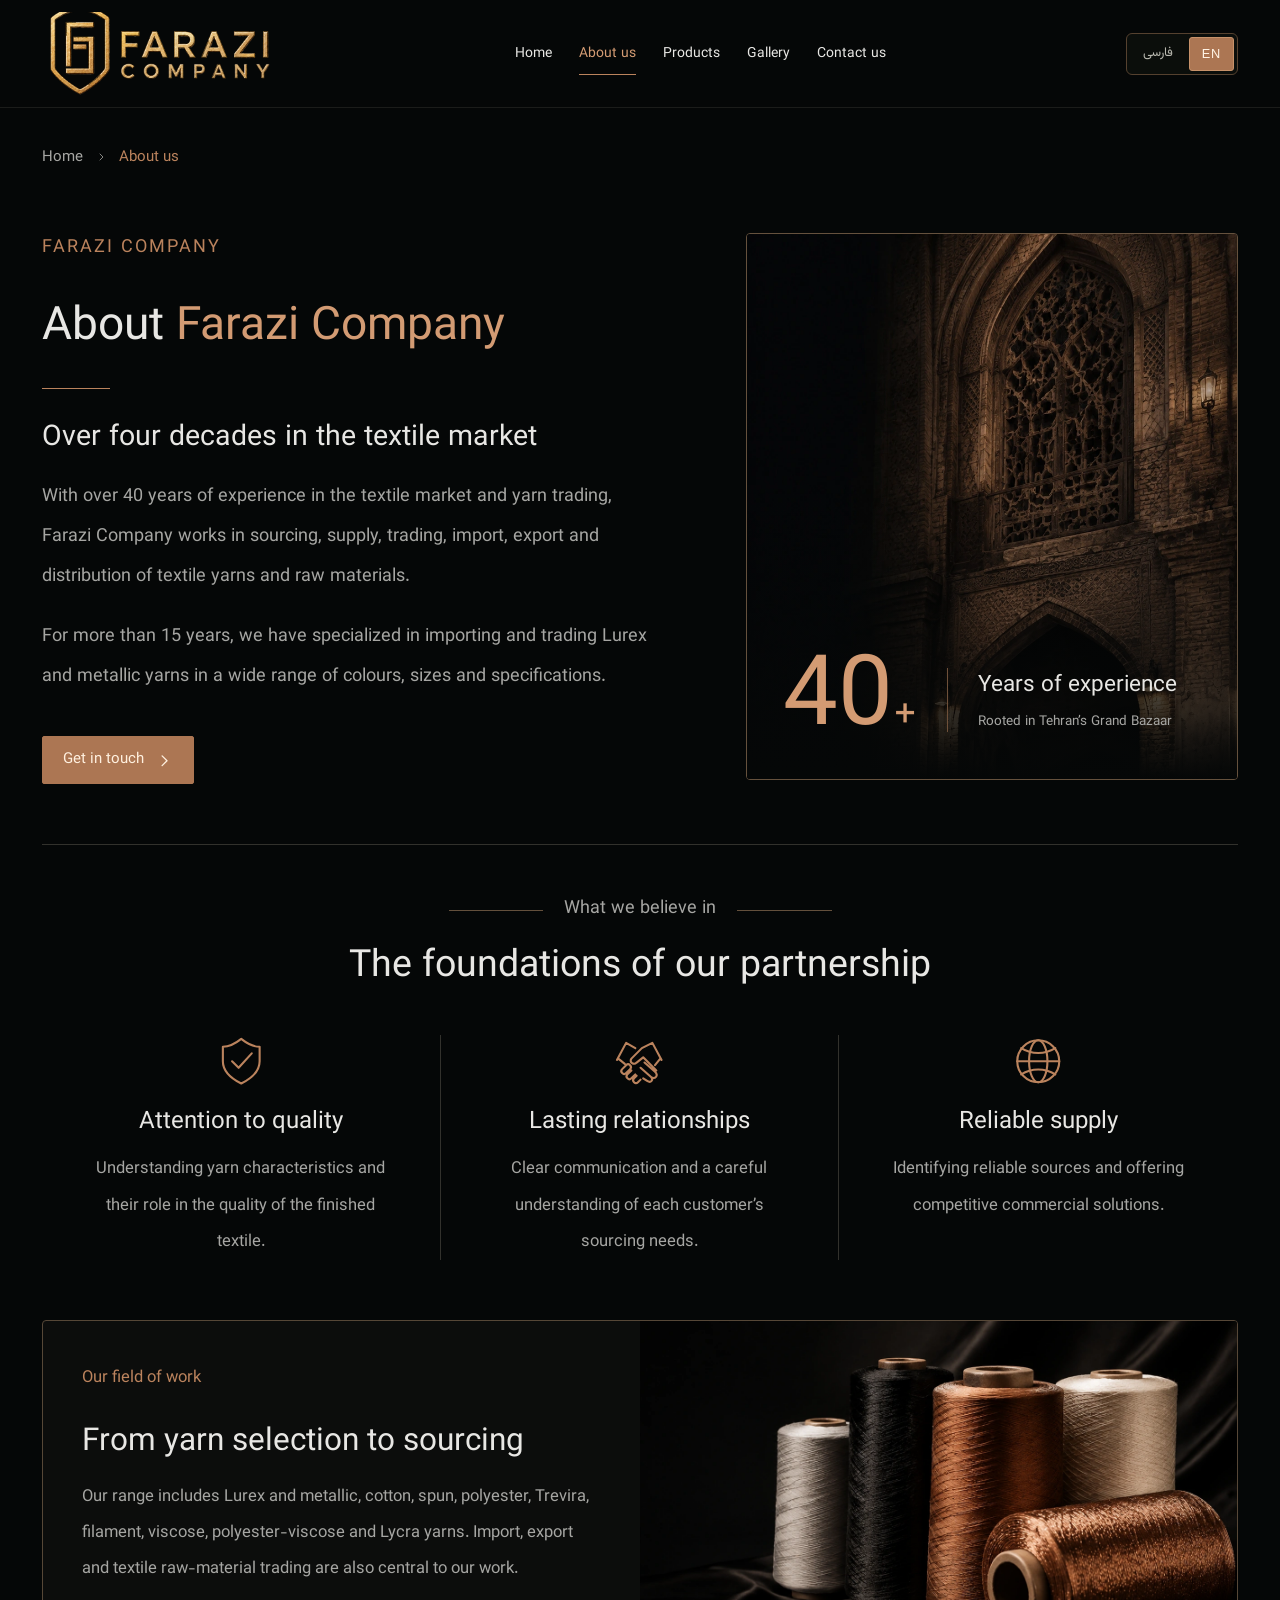
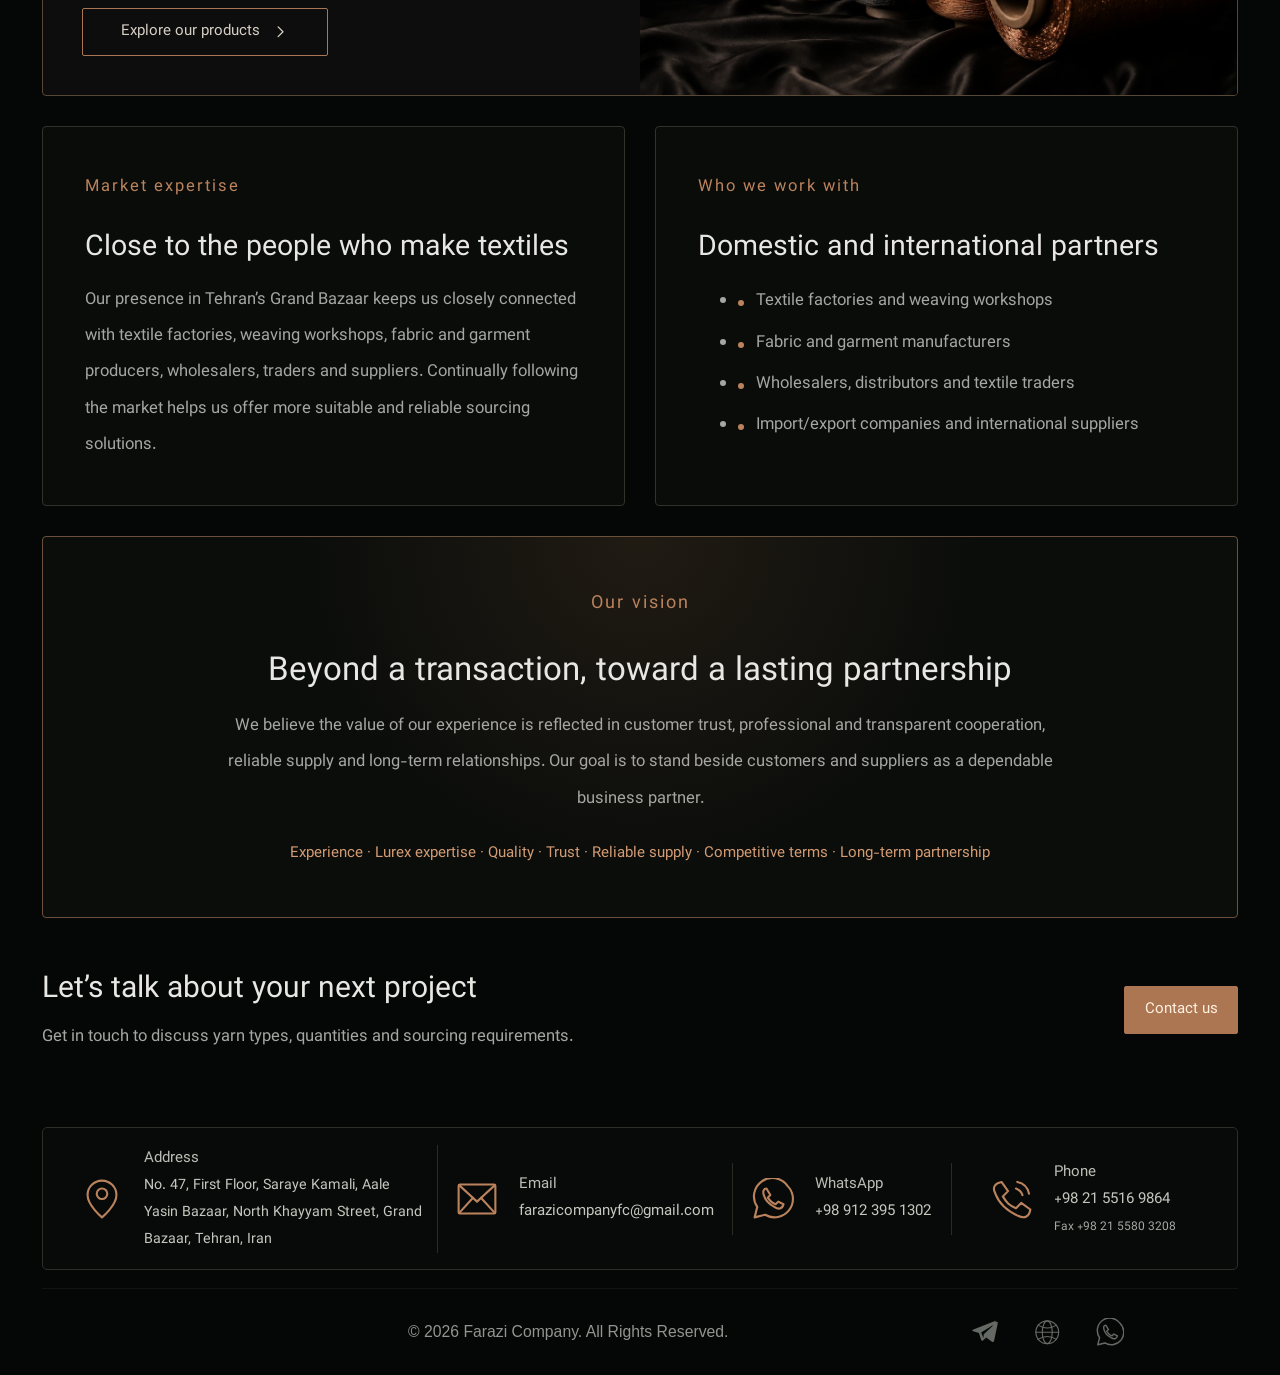
==== commit 2d135875: "feat: complete bilingual Farazi Company website" ====
--- a/about.en.html
+++ b/about.en.html
@@ -26,19 +26,61 @@
 
 
 
+
+
+
+
+
+
+
+
+
+
+
+
+
+
+
+
+
+
+
+
+
+
+
+
+
+
+
+
+
+
+
+
+
+
 <title>About Farazi Company | Textile Material Sourcing</title>
-<meta name="description" content="Learn about Farazi Company, our work in yarn and textile raw material sourcing, and our approach to product selection and business cooperation.">
+<meta name="description" content="Learn about Farazi Company’s 40+ years in the textile market, 15 years of Lurex expertise, sourcing capabilities and long-term partnership approach.">
 <meta data-seo="true" name="robots" content="index, follow, max-image-preview:large">
 <meta data-seo="true" property="og:type" content="website">
 <meta data-seo="true" property="og:site_name" content="Farazi Company">
 <meta data-seo="true" property="og:title" content="About Farazi Company | Textile Material Sourcing">
-<meta data-seo="true" property="og:description" content="Learn about Farazi Company, our work in yarn and textile raw material sourcing, and our approach to product selection and business cooperation.">
+<meta data-seo="true" property="og:description" content="Learn about Farazi Company’s 40+ years in the textile market, 15 years of Lurex expertise, sourcing capabilities and long-term partnership approach.">
 <meta data-seo="true" property="og:locale" content="en_US">
 <meta data-seo="true" property="og:locale:alternate" content="fa_IR">
 <meta data-seo="true" name="twitter:card" content="summary_large_image">
 <meta data-seo="true" name="twitter:title" content="About Farazi Company | Textile Material Sourcing">
-<meta data-seo="true" name="twitter:description" content="Learn about Farazi Company, our work in yarn and textile raw material sourcing, and our approach to product selection and business cooperation.">
-<script data-seo="true" type="application/ld+json">{"@context": "https://schema.org", "@type": "AboutPage", "name": "About Farazi Company | Textile Material Sourcing", "description": "Learn about Farazi Company, our work in yarn and textile raw material sourcing, and our approach to product selection and business cooperation.", "inLanguage": "en", "publisher": {"@type": "Organization", "name": "Farazi Company", "alternateName": "فرازی کمپانی"}}</script>
+<meta data-seo="true" name="twitter:description" content="Learn about Farazi Company’s 40+ years in the textile market, 15 years of Lurex expertise, sourcing capabilities and long-term partnership approach.">
+<link data-seo="true" rel="canonical" href="https://farazicompanyfc.com/about.en.html">
+<link data-seo="true" rel="alternate" hreflang="fa" href="https://farazicompanyfc.com/about.html">
+<link data-seo="true" rel="alternate" hreflang="en" href="https://farazicompanyfc.com/about.en.html">
+<link data-seo="true" rel="alternate" hreflang="x-default" href="https://farazicompanyfc.com/about.html">
+<meta data-seo="true" property="og:url" content="https://farazicompanyfc.com/about.en.html">
+<meta data-seo="true" property="og:image" content="https://farazicompanyfc.com/assets/products/metallic-02.webp">
+<meta data-seo="true" property="og:image:alt" content="Farazi Company textile yarns">
+<meta data-seo="true" name="twitter:image" content="https://farazicompanyfc.com/assets/products/metallic-02.webp">
+<script data-seo="true" type="application/ld+json">{"@context": "https://schema.org", "@type": "AboutPage", "name": "About Farazi Company | Textile Material Sourcing", "description": "Learn about Farazi Company’s 40+ years in the textile market, 15 years of Lurex expertise, sourcing capabilities and long-term partnership approach.", "inLanguage": "en", "publisher": {"@type": "Organization", "name": "Farazi Company", "alternateName": "فرازی کمپانی", "@id": "https://farazicompanyfc.com/index.html#organization", "url": "https://farazicompanyfc.com/index.html", "logo": "https://farazicompanyfc.com/logo/farazi-logo-transparent.png"}, "url": "https://farazicompanyfc.com/about.en.html", "breadcrumb": {"@type": "BreadcrumbList", "itemListElement": [{"@type": "ListItem", "position": 1, "name": "Home", "item": "https://farazicompanyfc.com/index.en.html"}, {"@type": "ListItem", "position": 2, "name": "About Farazi Company | Textile Material Sourcing", "item": "https://farazicompanyfc.com/about.en.html"}]}}</script>
 </head>
   <body data-page="about">
     <a class="skip-link" href="#main" data-en="Skip to content" data-fa="رفتن به محتوای اصلی">Skip to content</a>
@@ -73,6 +115,9 @@
       <symbol id="i-whatsapp" viewbox="0 0 32 32">
         <path d="M27 6a14 14 0 0 1-17 22l-8 2 2-8A14 14 0 0 1 27 6Z"></path>
         <path d="m11 8 3 5-2 2c2 3 3 4 6 5l2-2 4 2c-1 4-4 4-7 2-4-2-7-5-8-9-1-3 0-5 2-5Z"></path>
+      </symbol>
+      <symbol id="i-telegram" viewbox="0 0 24 24">
+        <path fill="currentColor" stroke="none" d="M21.6 2.4 2.9 9.6c-1.3.5-1.3 1.2-.2 1.5l4.8 1.5 1.8 5.6c.2.7.1 1 .9 1 .6 0 .9-.3 1.2-.6l2.3-2.2 4.8 3.5c.9.5 1.5.3 1.8-.8l3-14.3c.4-1.4-.5-2-1.7-1.4ZM9.4 12.3l9.4-5.9c.5-.3.9-.1.5.2l-7.7 7-.3 3.3-1.9-4.6Z"></path>
       </symbol>
       <symbol id="i-mail" viewbox="0 0 32 32">
         <rect x="2" y="5" width="28" height="22" rx="1"></rect>
@@ -136,19 +181,18 @@
               <span data-en="About " data-fa="درباره ">About </span><em data-en="Farazi Company" data-fa="فرازی کمپانی">Farazi Company</em>
             </h1>
             <div class="copper-rule"></div>
-            <h2 data-en="Four decades alongside the textile industry" data-fa="
-              چهار دهه همراه صنعت نساجی
-            ">Four decades alongside the textile industry</h2>
-            <p data-en="Our story is rooted in Tehran’s Grand Bazaar. With over 40 years of experience, Farazi Company works in the specialized supply of textile raw materials and connects the needs of the textile industry with international sourcing." data-fa="
-              داستان ما از بازار بزرگ تهران ریشه می‌گیرد. فرازی کمپانی با بیش از
-              ۴۰ سال سابقه، در زمینه تأمین تخصصی مواد اولیه نساجی فعالیت می‌کند
-              و نیاز صنعت نساجی را به ظرفیت تأمین در بازارهای بین‌المللی پیوند
-              می‌دهد.
-            ">Our story is rooted in Tehran’s Grand Bazaar. With over 40 years of experience, Farazi Company works in the specialized supply of textile raw materials and connects the needs of the textile industry with international sourcing.</p>
-            <p data-en="From selecting the right yarn to discussing sourcing requirements, we believe that understanding the material and listening to our customers are the foundations of a lasting partnership." data-fa="
-              از انتخاب نخ مناسب تا بررسی شرایط تأمین، باور داریم شناخت مواد
-              اولیه و شنیدن نیاز مشتری، پایه یک همکاری ماندگار است.
-            ">From selecting the right yarn to discussing sourcing requirements, we believe that understanding the material and listening to our customers are the foundations of a lasting partnership.</p>
+            <h2 data-en="Over four decades in the textile market" data-fa="
+              بیش از چهار دهه حضور در بازار نساجی
+            ">Over four decades in the textile market</h2>
+            <p data-en="With over 40 years of experience in the textile market and yarn trading, Farazi Company works in sourcing, supply, trading, import, export and distribution of textile yarns and raw materials." data-fa="
+              فرازی کمپانی با بیش از ۴۰ سال تجربه در بازار و تجارت نخ، در زمینه
+              سورسینگ، تأمین، خرید و فروش، واردات، صادرات و توزیع انواع نخ و مواد
+              اولیه صنعت نساجی فعالیت می‌کند.
+            ">With over 40 years of experience in the textile market and yarn trading, Farazi Company works in sourcing, supply, trading, import, export and distribution of textile yarns and raw materials.</p>
+            <p data-en="For more than 15 years, we have specialized in importing and trading Lurex and metallic yarns in a wide range of colours, sizes and specifications." data-fa="
+              بیش از ۱۵ سال است که به‌صورت تخصصی در واردات و فروش انواع نخ لمه و
+              متالیک در رنگ‌ها، سایزها و مشخصات متنوع فعالیت داریم.
+            ">For more than 15 years, we have specialized in importing and trading Lurex and metallic yarns in a wide range of colours, sizes and specifications.</p>
             <a href="contact.en.html" class="button button-filled"><span data-en="Get in touch" data-fa="گفت‌وگو با ما">Get in touch</span><svg class="icon"><use href="#i-arrow"></use></svg></a>
           </div>
           <figure class="heritage-figure">
@@ -189,11 +233,11 @@
             </article>
             <article>
               <svg class="icon"><use href="#i-globe"></use></svg>
-              <h3 data-en="An international outlook" data-fa="نگاهی بین‌المللی">An international outlook</h3>
-              <p data-en="Connecting textile sourcing with opportunities in international markets." data-fa="
-                پیوند تأمین مواد اولیه نساجی با فرصت‌های موجود در بازارهای
-                بین‌المللی.
-              ">Connecting textile sourcing with opportunities in international markets.</p>
+              <h3 data-en="Reliable supply" data-fa="تأمین مستمر و مطمئن">Reliable supply</h3>
+              <p data-en="Identifying reliable sources and offering competitive commercial solutions." data-fa="
+                شناسایی منابع معتبر و ارائه راهکارهای تجاری رقابتی برای تأمین
+                پایدار.
+              ">Identifying reliable sources and offering competitive commercial solutions.</p>
             </article>
           </div>
         </section>
@@ -208,13 +252,49 @@
             <h2 id="sourcing-title" data-en="From yarn selection to sourcing" data-fa="
               از انتخاب نخ تا تأمین مواد اولیه
             ">From yarn selection to sourcing</h2>
-            <p data-en="Our product range includes cotton, spun, filament, polyester, viscose, polyester-viscose and metallic yarns. We also work in the import and export of textile raw materials." data-fa="
-              سبد محصولات ما شامل نخ پنبه، اسپان، فیلامنت، پلی استر، ویسکوز، پلی
-              استر ویسکوز و نخ‌های لمه و متالیک است. واردات و صادرات مواد اولیه
-              نساجی نیز بخشی از فعالیت مجموعه است.
-            ">Our product range includes cotton, spun, filament, polyester, viscose, polyester-viscose and metallic yarns. We also work in the import and export of textile raw materials.</p>
+            <p data-en="Our range includes Lurex and metallic, cotton, spun, polyester, Trevira, filament, viscose, polyester-viscose and Lycra yarns. Import, export and textile raw-material trading are also central to our work." data-fa="
+              سبد محصولات ما شامل نخ لمه و متالیک، پنبه، اسپان، پلی‌استر، ترویرا،
+              فیلامنت، ویسکوز، پلی‌استر ویسکوز و کش لاکرا است. واردات، صادرات و
+              تجارت مواد اولیه نساجی نیز بخش اصلی فعالیت مجموعه است.
+            ">Our range includes Lurex and metallic, cotton, spun, polyester, Trevira, filament, viscose, polyester-viscose and Lycra yarns. Import, export and textile raw-material trading are also central to our work.</p>
             <a class="button" href="products.en.html"><span data-en="Explore our products" data-fa="آشنایی با محصولات">Explore our products</span><svg class="icon"><use href="#i-arrow"></use></svg></a>
           </div>
+        </section>
+        <section class="profile-grid" aria-label="Experience and cooperation">
+          <article>
+            <p class="page-overline" data-en="Market expertise" data-fa="تجربه و شناخت بازار">Market expertise</p>
+            <h2 data-en="Close to the people who make textiles" data-fa="در کنار فعالان صنعت نساجی">Close to the people who make textiles</h2>
+            <p data-en="Our presence in Tehran’s Grand Bazaar keeps us closely connected with textile factories, weaving workshops, fabric and garment producers, wholesalers, traders and suppliers. Continually following the market helps us offer more suitable and reliable sourcing solutions." data-fa="
+              حضور ما در بازار بزرگ تهران، ارتباطی نزدیک با کارخانجات نساجی،
+              بافندگی‌ها، تولیدکنندگان پارچه و پوشاک، عمده‌فروشان، تجار و
+              تأمین‌کنندگان ایجاد کرده است. شناخت مستمر بازار به ما کمک می‌کند
+              راهکارهای مناسب‌تر و مطمئن‌تری برای تأمین ارائه دهیم.
+            ">Our presence in Tehran’s Grand Bazaar keeps us closely connected with textile factories, weaving workshops, fabric and garment producers, wholesalers, traders and suppliers. Continually following the market helps us offer more suitable and reliable sourcing solutions.</p>
+          </article>
+          <article>
+            <p class="page-overline" data-en="Who we work with" data-fa="آماده همکاری با">Who we work with</p>
+            <h2 data-en="Domestic and international partners" data-fa="شرکای داخلی و بین‌المللی">Domestic and international partners</h2>
+            <ul class="cooperation-list">
+              <li data-en="Textile factories and weaving workshops" data-fa="کارخانجات نساجی و واحدهای بافندگی">Textile factories and weaving workshops</li>
+              <li data-en="Fabric and garment manufacturers" data-fa="تولیدکنندگان پارچه و پوشاک">Fabric and garment manufacturers</li>
+              <li data-en="Wholesalers, distributors and textile traders" data-fa="عمده‌فروشان، توزیع‌کنندگان و تجار نساجی">Wholesalers, distributors and textile traders</li>
+              <li data-en="Import/export companies and international suppliers" data-fa="شرکت‌های وارداتی و صادراتی و تأمین‌کنندگان بین‌المللی">Import/export companies and international suppliers</li>
+            </ul>
+          </article>
+        </section>
+        <section class="vision-band" aria-labelledby="vision-title">
+          <p class="page-overline" data-en="Our vision" data-fa="نگاه ما">Our vision</p>
+          <h2 id="vision-title" data-en="Beyond a transaction, toward a lasting partnership" data-fa="
+            فراتر از یک معامله؛ به سوی همکاری ماندگار
+          ">Beyond a transaction, toward a lasting partnership</h2>
+          <p data-en="We believe the value of our experience is reflected in customer trust, professional and transparent cooperation, reliable supply and long-term relationships. Our goal is to stand beside customers and suppliers as a dependable business partner." data-fa="
+            ما باور داریم ارزش تجربه در اعتماد مشتریان، همکاری حرفه‌ای و شفاف،
+            تأمین مطمئن و روابط تجاری بلندمدت نمایان می‌شود. هدف ما این است که در
+            کنار مشتریان و تأمین‌کنندگان، یک شریک تجاری قابل اعتماد باشیم.
+          ">We believe the value of our experience is reflected in customer trust, professional and transparent cooperation, reliable supply and long-term relationships. Our goal is to stand beside customers and suppliers as a dependable business partner.</p>
+          <div class="principles" data-en="Experience · Lurex expertise · Quality · Trust · Reliable supply · Competitive terms · Long-term partnership" data-fa="
+            تجربه · تخصص نخ لمه · کیفیت · اعتماد · تأمین مستمر · شرایط رقابتی · همکاری بلندمدت
+          ">Experience · Lurex expertise · Quality · Trust · Reliable supply · Competitive terms · Long-term partnership</div>
         </section>
         <section class="conversation-band">
           <div>
@@ -236,41 +316,37 @@
           <svg class="icon"><use href="#i-pin"></use></svg>
           <div>
             <span data-en="Address" data-fa="آدرس">Address</span>
-            <p data-en="Tehran, Grand Bazaar, Abbasabad Bazaar, 2nd floor, No. 215" data-fa="
-              تهران، بازار بزرگ تهران، بازار عباس‌آباد،&lt;br&gt;
-              طبقه ۲، پلاک ۲۱۵
-            ">Tehran, Grand Bazaar, Abbasabad Bazaar, 2nd floor, No. 215</p>
+            <p data-en="No. 47, First Floor, Saraye Kamali, Aale Yasin Bazaar, North Khayyam Street, Grand Bazaar, Tehran, Iran" data-fa="
+              ایران، تهران، بازار بزرگ، خیابان خیام شمالی،&lt;br&gt;
+              بازار آل‌یاسین، سرای کمالی، طبقه اول، پلاک ۴۷
+            ">No. 47, First Floor, Saraye Kamali, Aale Yasin Bazaar, North Khayyam Street, Grand Bazaar, Tehran, Iran</p>
           </div>
         </div>
         <div class="contact-item">
           <svg class="icon"><use href="#i-mail"></use></svg>
           <div>
-            <span data-en="Email" data-fa="ایمیل">Email</span><a href="mailto:info@farazico.com" dir="ltr">info@farazico.com</a>
+            <span data-en="Email" data-fa="ایمیل">Email</span><a href="mailto:farazicompanyfc@gmail.com" dir="ltr">farazicompanyfc@gmail.com</a>
           </div>
         </div>
         <div class="contact-item">
           <svg class="icon"><use href="#i-whatsapp"></use></svg>
           <div>
-            <span data-en="WhatsApp" data-fa="واتساپ">WhatsApp</span><a href="https://wa.me/989351234567" target="_blank" rel="noopener noreferrer" dir="ltr">0935 123 4567</a>
+            <span data-en="WhatsApp" data-fa="واتساپ">WhatsApp</span><a href="https://wa.me/989123951302" target="_blank" rel="noopener noreferrer" dir="ltr">+98 912 395 1302</a>
           </div>
         </div>
         <div class="contact-item">
           <svg class="icon"><use href="#i-phone"></use></svg>
           <div>
-            <span data-en="Phone" data-fa="تلفن">Phone</span><a href="tel:+982155611234" dir="ltr">021 5561 1234</a><a href="tel:+982155615678" dir="ltr">021 5561 5678</a>
+            <span data-en="Phone" data-fa="تلفن">Phone</span><a href="tel:+982155169864" dir="ltr">+98 21 5516 9864</a><span class="fax-number" lang="en" dir="ltr">Fax +98 21 5580 3208</span>
           </div>
         </div>
       </div>
       <div class="footer-bottom">
         <p lang="en" dir="ltr">© <span data-copyright-year>2026</span> Farazi Company. All Rights Reserved.</p>
         <div class="social-links" aria-label="Contact methods">
-          <button type="button" data-dialog="social-instagram" aria-label="Instagram">
-            <svg class="icon"><use href="#i-instagram"></use></svg>
-          </button>
-          <button type="button" data-dialog="social-linkedin" aria-label="LinkedIn">
-            <svg class="icon"><use href="#i-linkedin"></use></svg>
-          </button>
-          <a href="https://wa.me/989351234567" target="_blank" rel="noopener noreferrer" aria-label="WhatsApp"><svg class="icon"><use href="#i-whatsapp"></use></svg></a>
+          <a href="https://t.me/FARAZICOMPANYFC" target="_blank" rel="noopener noreferrer" aria-label="Telegram"><svg class="icon"><use href="#i-telegram"></use></svg></a>
+          <a href="https://linku.page/H9RUVF8G" target="_blank" rel="noopener noreferrer" aria-label="Digital business card"><svg class="icon"><use href="#i-globe"></use></svg></a>
+          <a href="https://wa.me/989123951302" target="_blank" rel="noopener noreferrer" aria-label="WhatsApp"><svg class="icon"><use href="#i-whatsapp"></use></svg></a>
         </div>
       </div>
     </footer>
--- a/styles.css
+++ b/styles.css
@@ -518,7 +518,7 @@
 }
 .contact-strip {
   display: grid;
-  grid-template-columns: 1.5fr 1fr 1fr 1fr;
+  grid-template-columns: 1.7fr 1.35fr 1fr 1.2fr;
   margin-top: calc(16 * var(--u));
   min-height: calc(81 * var(--u));
   border: 1px solid #2c2e28;
@@ -564,6 +564,14 @@
 }
 .contact-item a:hover {
   color: var(--copper-light);
+}
+.contact-item .fax-number {
+  display: block;
+  margin-top: calc(2 * var(--u));
+  color: var(--muted);
+  font-size: calc(8 * var(--u));
+  letter-spacing: 0;
+  text-transform: none;
 }
 .address-item p {
   font-size: calc(9.5 * var(--u));
@@ -602,8 +610,8 @@
   color: var(--copper-light);
 }
 .detail-dialog {
-  width: min(680px, calc(100% - 32px));
-  max-height: 85dvh;
+  width: min(980px, calc(100% - 32px));
+  max-height: 90dvh;
   border: 1px solid #866244;
   border-radius: 8px;
   padding: 36px;
@@ -643,13 +651,96 @@
 }
 .dialog-product {
   display: grid;
-  grid-template-columns: 150px 1fr;
-  gap: 26px;
-  align-items: center;
-}
-.dialog-product .product-art {
+  grid-template-columns: minmax(0, 1.2fr) minmax(260px, 0.8fr);
+  gap: 32px;
+  align-items: start;
+}
+.dialog-gallery,
+.dialog-product-copy {
+  min-width: 0;
+}
+.dialog-gallery-stage {
+  position: relative;
+  aspect-ratio: 4 / 3;
   border: 1px solid var(--border);
-  border-radius: 5px;
+  border-radius: 7px;
+  overflow: hidden;
+  background: #f4f1eb;
+}
+.dialog-gallery-stage > img {
+  width: 100%;
+  height: 100%;
+  object-fit: contain;
+}
+.gallery-arrow {
+  position: absolute;
+  top: 50%;
+  width: 38px;
+  height: 38px;
+  border: 1px solid #c8976c88;
+  border-radius: 50%;
+  transform: translateY(-50%);
+  background: #090a08dc;
+  color: #fff;
+  font: 28px/1 Arial, sans-serif;
+  transition: background 0.2s ease, border-color 0.2s ease;
+}
+.gallery-arrow:hover {
+  background: #5f402a;
+  border-color: var(--copper-light);
+}
+.gallery-prev {
+  left: 12px;
+}
+.gallery-next {
+  right: 12px;
+}
+.gallery-counter {
+  position: absolute;
+  bottom: 12px;
+  left: 50%;
+  transform: translateX(-50%);
+  padding: 5px 10px;
+  border-radius: 999px;
+  background: #090a08dc;
+  color: #f4e4d3;
+  font-size: 11px;
+  direction: ltr;
+}
+.dialog-thumbnails {
+  display: grid;
+  grid-auto-flow: column;
+  grid-auto-columns: 72px;
+  gap: 8px;
+  margin-top: 10px;
+  padding-bottom: 4px;
+  overflow-x: auto;
+  overscroll-behavior-inline: contain;
+  scrollbar-width: thin;
+}
+.dialog-thumbnails button {
+  aspect-ratio: 4 / 3;
+  border: 1px solid #32342d;
+  border-radius: 4px;
+  overflow: hidden;
+  background: #f4f1eb;
+  opacity: 0.65;
+}
+.dialog-thumbnails button:hover,
+.dialog-thumbnails button.is-active {
+  border-color: var(--copper-light);
+  opacity: 1;
+}
+.dialog-thumbnails img {
+  width: 100%;
+  height: 100%;
+  object-fit: cover;
+}
+.dialog-product-copy {
+  padding-top: 12px;
+}
+.dialog-description {
+  white-space: pre-line;
 }
 .dialog-grid {
   display: grid;
@@ -950,10 +1041,12 @@
     grid-template-columns: 1fr;
     gap: 18px;
   }
-  .dialog-product > .asset-frame {
-    max-width: 170px;
-    width: 100%;
-    margin: auto;
+  .dialog-product-copy {
+    padding-top: 0;
+  }
+  .gallery-arrow {
+    width: 34px;
+    height: 34px;
   }
   .dialog-grid {
     grid-template-columns: repeat(2, minmax(0, 1fr));
--- a/pages.css
+++ b/pages.css
@@ -192,6 +192,71 @@
   font-family: var(--font);
   letter-spacing: 0;
 }
+.profile-grid {
+  display: grid;
+  grid-template-columns: repeat(2, minmax(0, 1fr));
+  gap: calc(20 * var(--u));
+  margin-top: calc(20 * var(--u));
+}
+.profile-grid article {
+  padding: calc(28 * var(--u));
+  border: 1px solid var(--border);
+  border-radius: 4px;
+  background: #0a0c0a;
+}
+.profile-grid h2 {
+  margin-bottom: 12px;
+  font-size: calc(19 * var(--u));
+}
+.profile-grid p {
+  font-size: calc(11 * var(--u));
+}
+.cooperation-list {
+  display: grid;
+  gap: 10px;
+  color: var(--muted);
+  font-size: calc(11 * var(--u));
+  line-height: 1.9;
+}
+.cooperation-list li {
+  position: relative;
+  padding-inline-start: 18px;
+}
+.cooperation-list li::before {
+  content: "";
+  position: absolute;
+  inset-inline-start: 0;
+  top: 0.85em;
+  width: 6px;
+  height: 6px;
+  border-radius: 50%;
+  background: var(--copper);
+}
+.vision-band {
+  margin-top: calc(20 * var(--u));
+  padding: calc(32 * var(--u));
+  border: 1px solid #6b513b;
+  border-radius: 4px;
+  text-align: center;
+  background:
+    radial-gradient(circle at 50% 0, #9b6a4226, transparent 48%),
+    #0b0d0b;
+}
+.vision-band h2 {
+  margin-bottom: 10px;
+  font-size: calc(22 * var(--u));
+}
+.vision-band > p:not(.page-overline) {
+  max-width: 860px;
+  margin: auto;
+  font-size: calc(11 * var(--u));
+}
+.principles {
+  margin-top: 22px;
+  color: var(--copper-light);
+  font-size: calc(10 * var(--u));
+  line-height: 2;
+}
 .conversation-band {
   display: flex;
   align-items: center;
@@ -222,7 +287,7 @@
 }
 .contact-methods {
   display: grid;
-  grid-template-columns: repeat(3, 1fr);
+  grid-template-columns: repeat(4, 1fr);
   border: 1px solid var(--border);
   border-radius: 4px;
   padding: calc(20 * var(--u)) 0;
@@ -260,6 +325,12 @@
 .contact-methods small {
   font-size: calc(9 * var(--u));
   color: var(--muted);
+}
+.contact-methods .method-detail {
+  display: block;
+  color: var(--muted);
+  font-size: calc(9 * var(--u));
+  line-height: 1.9;
 }
 .contact-content {
   display: grid;
@@ -508,6 +579,24 @@
   .sourcing-copy p {
     font-size: 12px;
   }
+  .profile-grid {
+    grid-template-columns: 1fr;
+    gap: 16px;
+  }
+  .profile-grid article,
+  .vision-band {
+    padding: 24px 20px;
+  }
+  .profile-grid h2,
+  .vision-band h2 {
+    font-size: 22px;
+  }
+  .profile-grid p,
+  .cooperation-list,
+  .vision-band > p:not(.page-overline),
+  .principles {
+    font-size: 13px;
+  }
   .conversation-band {
     align-items: flex-start;
     flex-direction: column;
@@ -618,7 +707,7 @@
   direction: rtl;
 }
 
-/* Product listing: all content comes from products-data.js. */
+/* Product listing: real inventory imagery and a featured Lurex collection. */
 .catalog-intro {
   text-align: center;
   padding: calc(12 * var(--u)) 0 calc(32 * var(--u));
@@ -635,29 +724,92 @@
 }
 .catalog-product {
   border: 1px solid #39382f;
-  border-radius: 5px;
+  border-radius: 8px;
   overflow: hidden;
   background: #0c0e0b;
   min-width: 0;
 }
+.catalog-product-featured {
+  grid-column: 1 / -1;
+  border-color: #79583f;
+  background:
+    radial-gradient(circle at 12% 20%, #8c634022, transparent 34%),
+    #0c0e0b;
+}
+.catalog-product-trigger {
+  display: block;
+  width: 100%;
+  height: 100%;
+  padding: 0;
+  text-align: inherit;
+  color: inherit;
+}
+.catalog-product-trigger:focus-visible {
+  outline: 2px solid var(--copper-light);
+  outline-offset: -4px;
+}
+.catalog-product-featured .catalog-product-trigger {
+  display: grid;
+  grid-template-columns: minmax(0, 1.35fr) minmax(280px, 0.65fr);
+  align-items: stretch;
+}
 .catalog-photo {
+  position: relative;
   aspect-ratio: 4/3;
   overflow: hidden;
-  background: #10110e;
+  background: #f4f1eb;
 }
 .catalog-photo img {
   display: block;
   width: 100%;
   height: 100%;
   object-fit: contain;
+  transition: transform 0.35s ease;
+}
+.catalog-product-trigger:hover .catalog-photo img {
+  transform: scale(1.025);
+}
+.catalog-product-featured .catalog-photo {
+  aspect-ratio: auto;
+  min-height: 390px;
+  min-width: 0;
+}
+.photo-count {
+  position: absolute;
+  inset-inline-end: 14px;
+  bottom: 14px;
+  padding: 7px 11px;
+  border: 1px solid #d5aa7a88;
+  border-radius: 999px;
+  background: #090a08df;
+  color: #f2dfca;
+  font-size: 11px;
+  backdrop-filter: blur(5px);
 }
 .catalog-copy {
+  min-width: 0;
   padding: calc(19 * var(--u)) calc(20 * var(--u)) calc(23 * var(--u));
+}
+.catalog-product-featured .catalog-copy {
+  display: flex;
+  flex-direction: column;
+  justify-content: center;
+  padding: clamp(34px, 5vw, 72px);
 }
 .catalog-copy h2 {
   font-size: calc(19 * var(--u));
   line-height: 1.7;
   overflow-wrap: anywhere;
+}
+.catalog-product-featured .catalog-copy h2 {
+  font-size: clamp(28px, 3vw, 46px);
+  color: #f2e4d4;
+}
+.product-specialty {
+  margin-bottom: 12px;
+  color: var(--copper-light) !important;
+  font-size: 11px !important;
+  letter-spacing: 0.04em;
 }
 .catalog-rule {
   width: 32px;
@@ -671,6 +823,20 @@
   white-space: pre-line;
   overflow-wrap: anywhere;
 }
+.catalog-action {
+  display: inline-flex;
+  align-items: center;
+  gap: 8px;
+  margin-top: 20px;
+  color: var(--copper-light);
+  font-size: 12px;
+}
+.catalog-action span {
+  transition: transform 0.2s ease;
+}
+.catalog-product-trigger:hover .catalog-action span {
+  transform: translateX(-4px);
+}
 .catalog-empty {
   text-align: center;
   padding: 60px 20px;
@@ -681,6 +847,17 @@
   display: none;
 }
 @media (min-width: 721px) and (max-width: 1000px) {
+  .contact-methods {
+    grid-template-columns: repeat(2, 1fr);
+  }
+  .contact-methods article:nth-child(2) {
+    border-inline-end: 0;
+  }
+  .contact-methods article:nth-child(-n + 2) {
+    border-bottom: 1px solid var(--border);
+    padding-bottom: 18px;
+    margin-bottom: 18px;
+  }
   .catalog-list {
     grid-template-columns: repeat(2, minmax(0, 1fr));
   }
@@ -697,6 +874,19 @@
     gap: 20px;
     padding-bottom: 20px;
   }
+  .catalog-product-featured .catalog-product-trigger {
+    display: block;
+  }
+  .catalog-product-featured .catalog-photo {
+    min-height: 0;
+    aspect-ratio: 4/3;
+  }
+  .catalog-product-featured .catalog-copy {
+    padding: 26px 22px 30px;
+  }
+  .catalog-product-featured .catalog-copy h2 {
+    font-size: 27px;
+  }
   .catalog-copy {
     padding: 20px 22px 24px;
   }
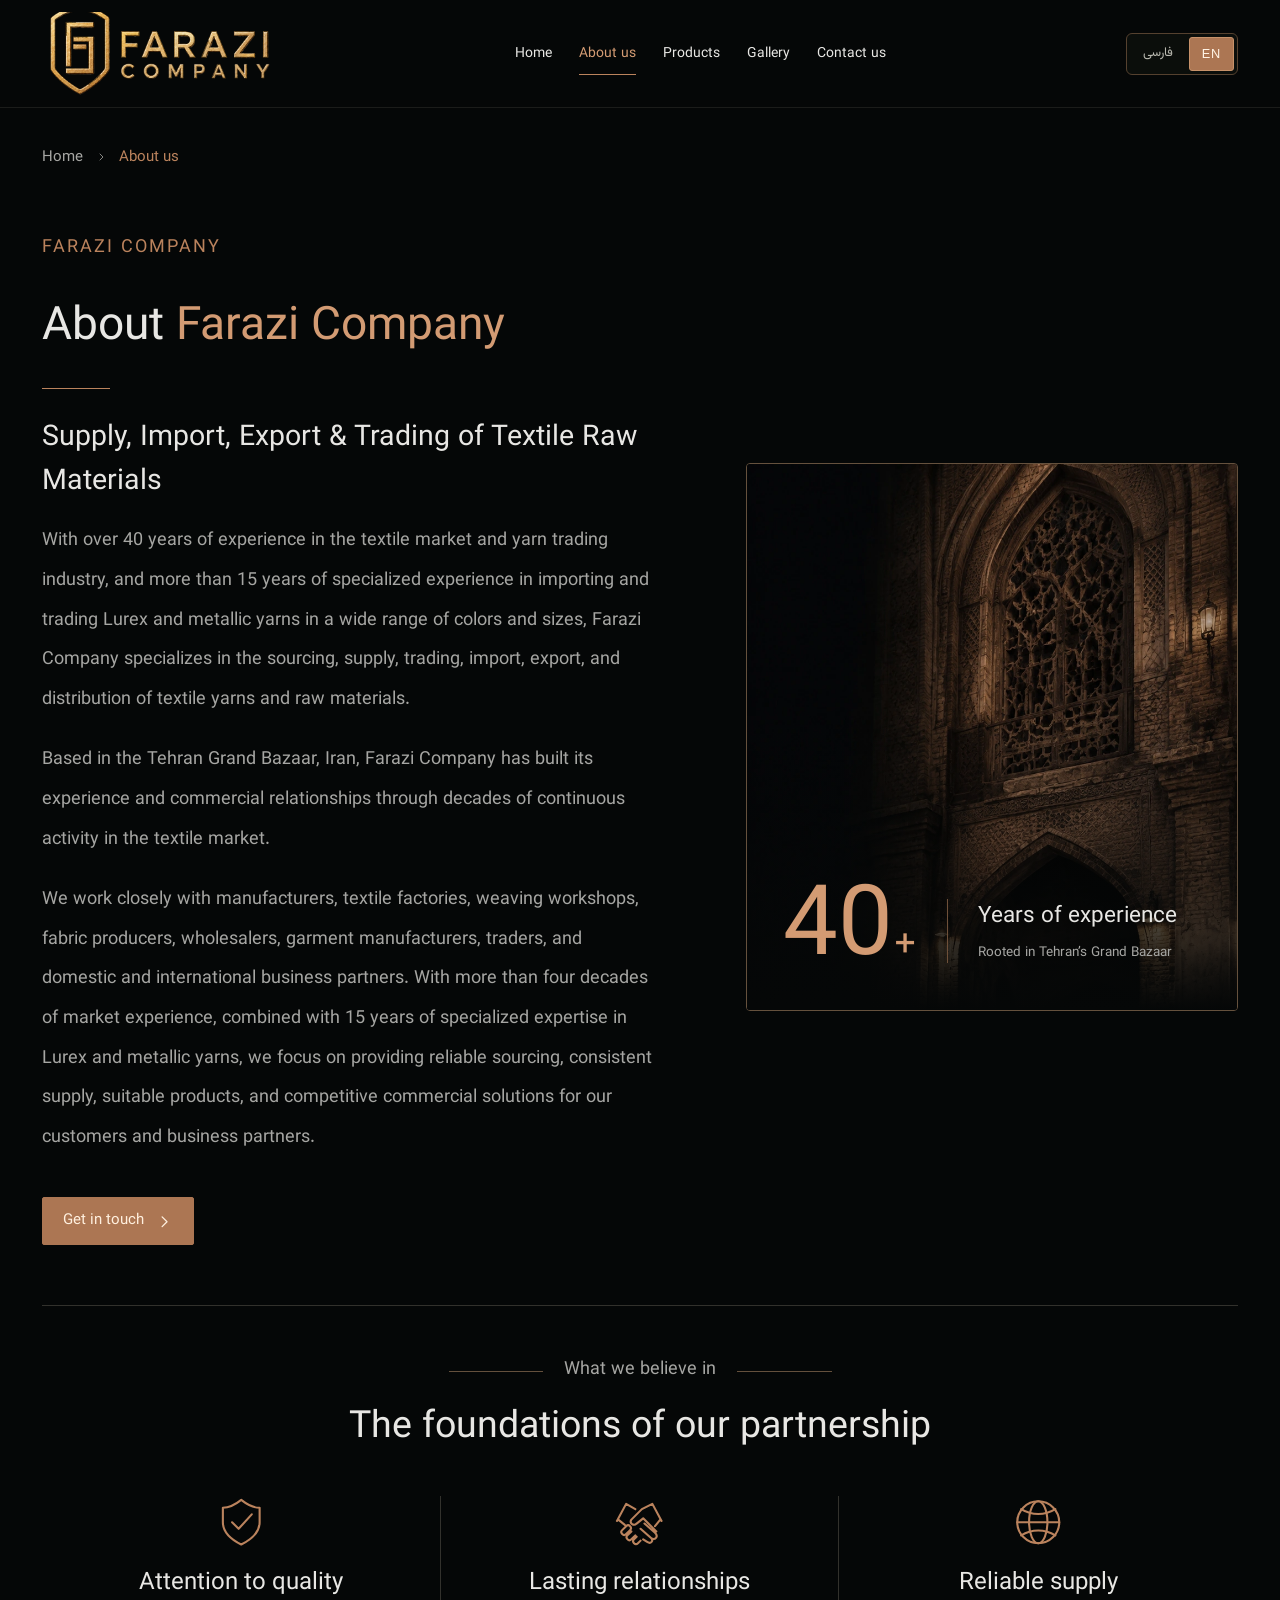
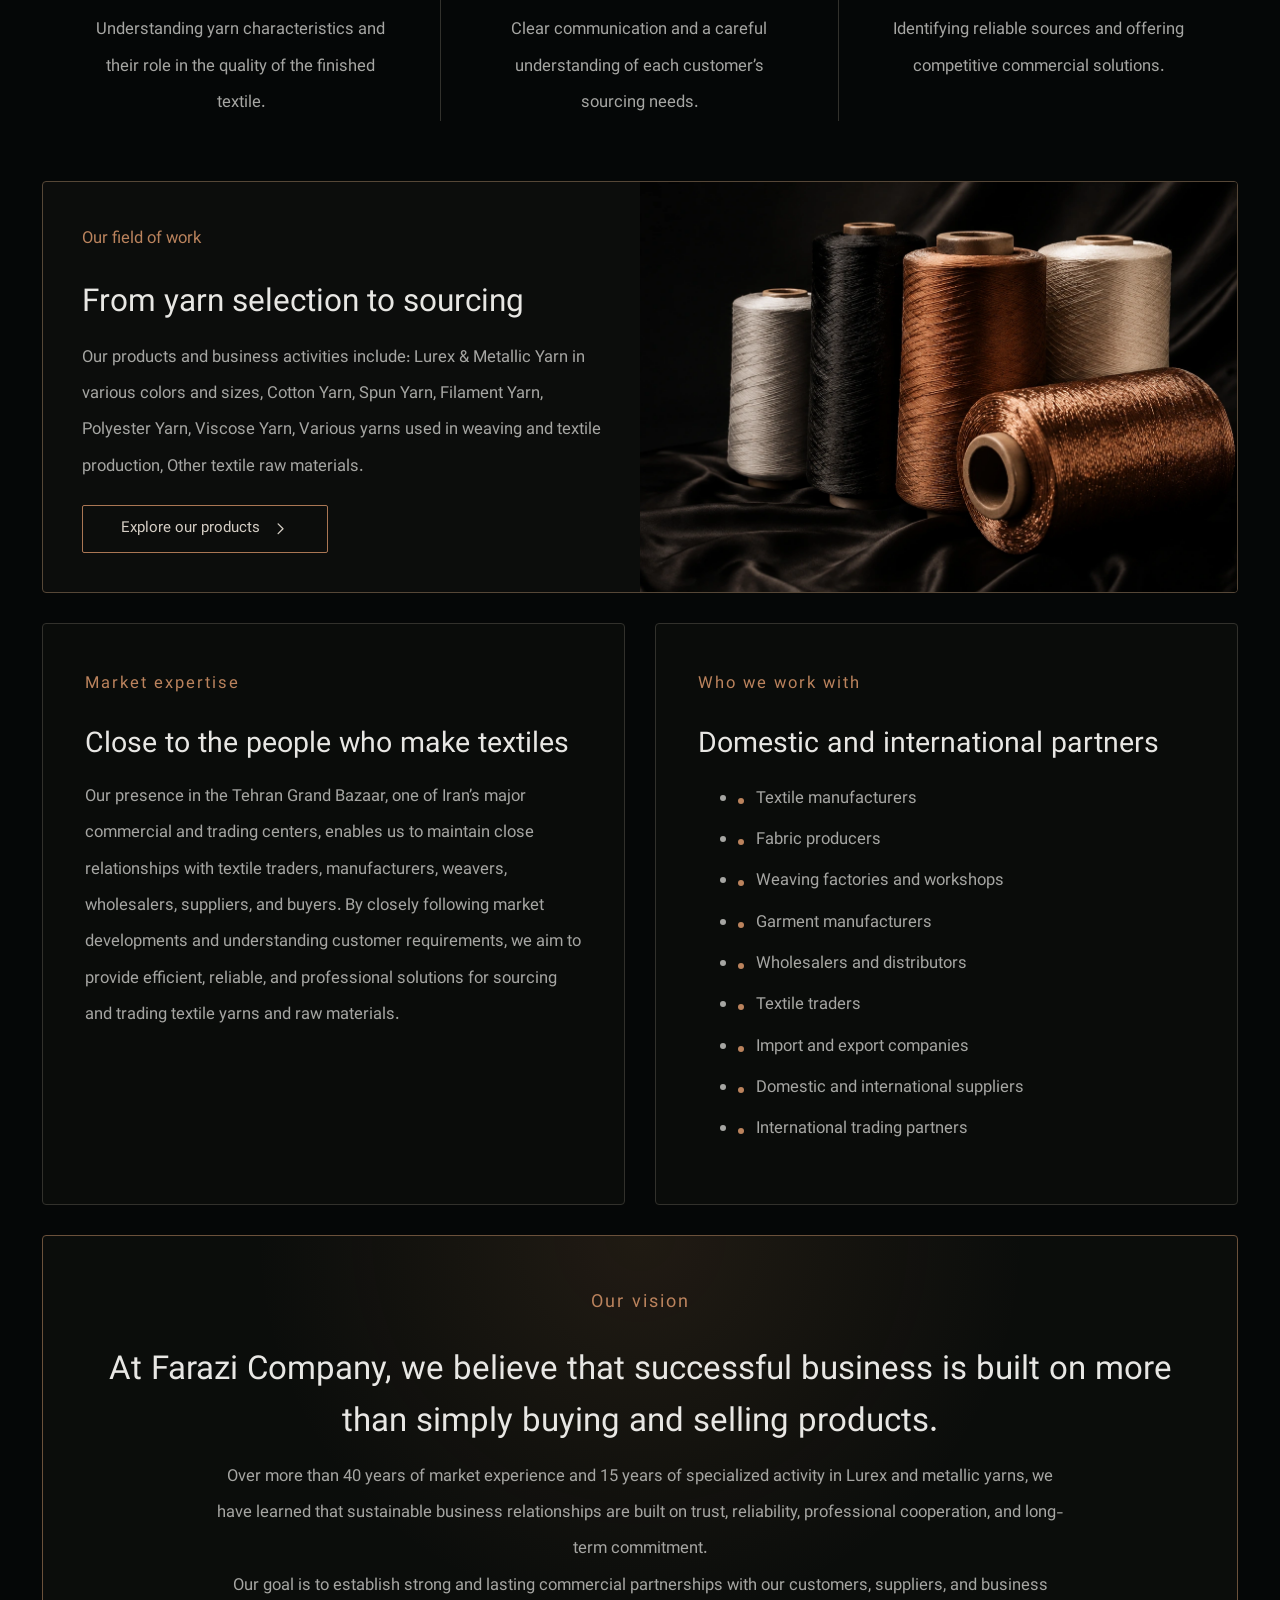
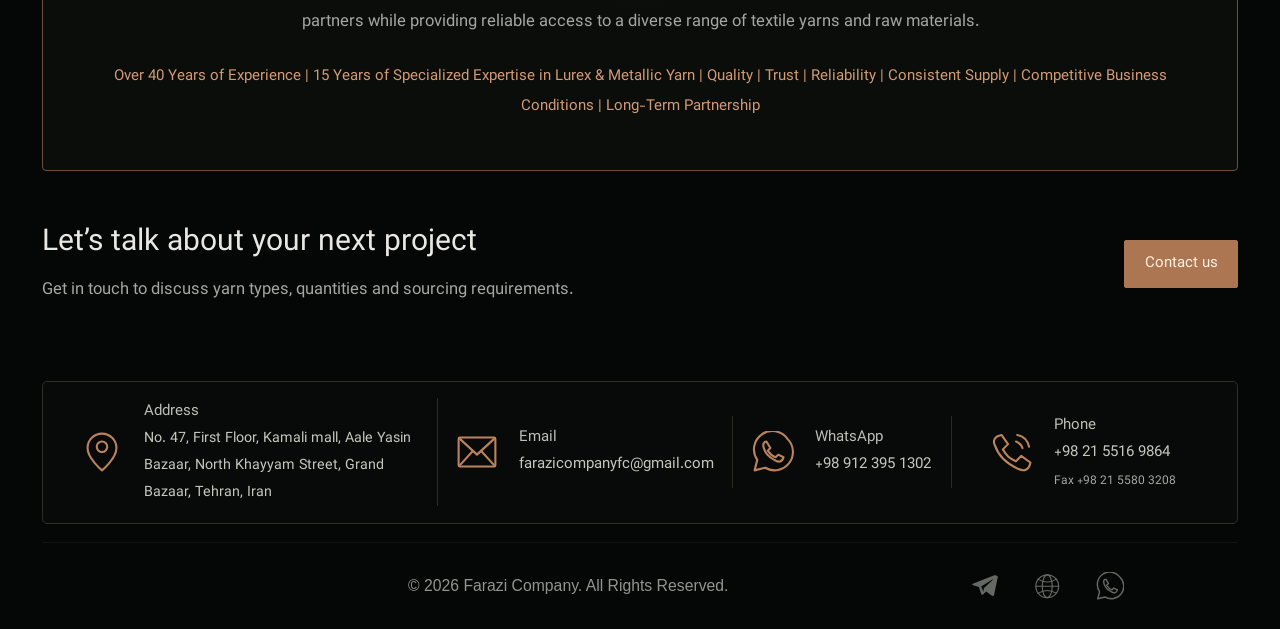
==== commit dc65a7f4: "finalized Home page and about us page" ====
--- a/about.en.html
+++ b/about.en.html
@@ -1,90 +1,155 @@
-<!doctype html>
+<!DOCTYPE html>
 <html lang="en" dir="ltr">
   <head>
-    <meta charset="utf-8">
-    <meta name="viewport" content="width=device-width, initial-scale=1">
-    <meta name="theme-color" content="#050707">
+    <meta charset="utf-8" />
+    <meta name="viewport" content="width=device-width, initial-scale=1" />
+    <meta name="theme-color" content="#050707" />
 
+    <link
+      rel="icon"
+      href="logo/farazi-symbol-transparent.png"
+      type="image/png"
+    />
+    <link
+      rel="preload"
+      href="assets/fonts/Vazirmatn-Regular.woff2"
+      as="font"
+      type="font/woff2"
+      crossorigin
+    />
 
-    <link rel="icon" href="logo/farazi-symbol-transparent.png" type="image/png">
-    <link rel="preload" href="assets/fonts/Vazirmatn-Regular.woff2" as="font" type="font/woff2" crossorigin>
-
-    <link rel="stylesheet" href="styles.css">
-    <link rel="stylesheet" href="pages.css">
+    <link rel="stylesheet" href="styles.css" />
+    <link rel="stylesheet" href="pages.css" />
     <script src="products-data.js" defer></script>
     <script src="script.js" defer></script>
 
-
-
-
-
-
-
-
-
-
-
-
-
-
-
-
-
-
-
-
-
-
-
-
-
-
-
-
-
-
-
-
-
-
-
-
-
-
-
-
-
-
-
-
-
-
-
-<title>About Farazi Company | Textile Material Sourcing</title>
-<meta name="description" content="Learn about Farazi Company’s 40+ years in the textile market, 15 years of Lurex expertise, sourcing capabilities and long-term partnership approach.">
-<meta data-seo="true" name="robots" content="index, follow, max-image-preview:large">
-<meta data-seo="true" property="og:type" content="website">
-<meta data-seo="true" property="og:site_name" content="Farazi Company">
-<meta data-seo="true" property="og:title" content="About Farazi Company | Textile Material Sourcing">
-<meta data-seo="true" property="og:description" content="Learn about Farazi Company’s 40+ years in the textile market, 15 years of Lurex expertise, sourcing capabilities and long-term partnership approach.">
-<meta data-seo="true" property="og:locale" content="en_US">
-<meta data-seo="true" property="og:locale:alternate" content="fa_IR">
-<meta data-seo="true" name="twitter:card" content="summary_large_image">
-<meta data-seo="true" name="twitter:title" content="About Farazi Company | Textile Material Sourcing">
-<meta data-seo="true" name="twitter:description" content="Learn about Farazi Company’s 40+ years in the textile market, 15 years of Lurex expertise, sourcing capabilities and long-term partnership approach.">
-<link data-seo="true" rel="canonical" href="https://farazicompanyfc.com/about.en.html">
-<link data-seo="true" rel="alternate" hreflang="fa" href="https://farazicompanyfc.com/about.html">
-<link data-seo="true" rel="alternate" hreflang="en" href="https://farazicompanyfc.com/about.en.html">
-<link data-seo="true" rel="alternate" hreflang="x-default" href="https://farazicompanyfc.com/about.html">
-<meta data-seo="true" property="og:url" content="https://farazicompanyfc.com/about.en.html">
-<meta data-seo="true" property="og:image" content="https://farazicompanyfc.com/assets/products/metallic-02.webp">
-<meta data-seo="true" property="og:image:alt" content="Farazi Company textile yarns">
-<meta data-seo="true" name="twitter:image" content="https://farazicompanyfc.com/assets/products/metallic-02.webp">
-<script data-seo="true" type="application/ld+json">{"@context": "https://schema.org", "@type": "AboutPage", "name": "About Farazi Company | Textile Material Sourcing", "description": "Learn about Farazi Company’s 40+ years in the textile market, 15 years of Lurex expertise, sourcing capabilities and long-term partnership approach.", "inLanguage": "en", "publisher": {"@type": "Organization", "name": "Farazi Company", "alternateName": "فرازی کمپانی", "@id": "https://farazicompanyfc.com/index.html#organization", "url": "https://farazicompanyfc.com/index.html", "logo": "https://farazicompanyfc.com/logo/farazi-logo-transparent.png"}, "url": "https://farazicompanyfc.com/about.en.html", "breadcrumb": {"@type": "BreadcrumbList", "itemListElement": [{"@type": "ListItem", "position": 1, "name": "Home", "item": "https://farazicompanyfc.com/index.en.html"}, {"@type": "ListItem", "position": 2, "name": "About Farazi Company | Textile Material Sourcing", "item": "https://farazicompanyfc.com/about.en.html"}]}}</script>
-</head>
+    <title>About Farazi Company | Textile Material Sourcing</title>
+    <meta
+      name="description"
+      content="Learn about Farazi Company’s 40+ years in the textile market, 15 years of Lurex expertise, sourcing capabilities and long-term partnership approach."
+    />
+    <meta
+      data-seo="true"
+      name="robots"
+      content="index, follow, max-image-preview:large"
+    />
+    <meta data-seo="true" property="og:type" content="website" />
+    <meta data-seo="true" property="og:site_name" content="Farazi Company" />
+    <meta
+      data-seo="true"
+      property="og:title"
+      content="About Farazi Company | Textile Material Sourcing"
+    />
+    <meta
+      data-seo="true"
+      property="og:description"
+      content="Learn about Farazi Company’s 40+ years in the textile market, 15 years of Lurex expertise, sourcing capabilities and long-term partnership approach."
+    />
+    <meta data-seo="true" property="og:locale" content="en_US" />
+    <meta data-seo="true" property="og:locale:alternate" content="fa_IR" />
+    <meta data-seo="true" name="twitter:card" content="summary_large_image" />
+    <meta
+      data-seo="true"
+      name="twitter:title"
+      content="About Farazi Company | Textile Material Sourcing"
+    />
+    <meta
+      data-seo="true"
+      name="twitter:description"
+      content="Learn about Farazi Company’s 40+ years in the textile market, 15 years of Lurex expertise, sourcing capabilities and long-term partnership approach."
+    />
+    <link
+      data-seo="true"
+      rel="canonical"
+      href="https://farazicompanyfc.com/about.en.html"
+    />
+    <link
+      data-seo="true"
+      rel="alternate"
+      hreflang="fa"
+      href="https://farazicompanyfc.com/about.html"
+    />
+    <link
+      data-seo="true"
+      rel="alternate"
+      hreflang="en"
+      href="https://farazicompanyfc.com/about.en.html"
+    />
+    <link
+      data-seo="true"
+      rel="alternate"
+      hreflang="x-default"
+      href="https://farazicompanyfc.com/about.html"
+    />
+    <meta
+      data-seo="true"
+      property="og:url"
+      content="https://farazicompanyfc.com/about.en.html"
+    />
+    <meta
+      data-seo="true"
+      property="og:image"
+      content="https://farazicompanyfc.com/assets/products/metallic-02.webp"
+    />
+    <meta
+      data-seo="true"
+      property="og:image:alt"
+      content="Farazi Company textile yarns"
+    />
+    <meta
+      data-seo="true"
+      name="twitter:image"
+      content="https://farazicompanyfc.com/assets/products/metallic-02.webp"
+    />
+    <script data-seo="true" type="application/ld+json">
+      {
+        "@context": "https://schema.org",
+        "@type": "AboutPage",
+        "name": "About Farazi Company | Textile Material Sourcing",
+        "description": "Learn about Farazi Company’s 40+ years in the textile market, 15 years of Lurex expertise, sourcing capabilities and long-term partnership approach.",
+        "inLanguage": "en",
+        "publisher": {
+          "@type": "Organization",
+          "name": "Farazi Company",
+          "alternateName": "فرازی کمپانی",
+          "@id": "https://farazicompanyfc.com/index.html#organization",
+          "url": "https://farazicompanyfc.com/index.html",
+          "logo": "https://farazicompanyfc.com/logo/farazi-logo-transparent.png"
+        },
+        "url": "https://farazicompanyfc.com/about.en.html",
+        "breadcrumb": {
+          "@type": "BreadcrumbList",
+          "itemListElement": [
+            {
+              "@type": "ListItem",
+              "position": 1,
+              "name": "Home",
+              "item": "https://farazicompanyfc.com/index.en.html"
+            },
+            {
+              "@type": "ListItem",
+              "position": 2,
+              "name": "About Farazi Company | Textile Material Sourcing",
+              "item": "https://farazicompanyfc.com/about.en.html"
+            }
+          ]
+        }
+      }
+    </script>
+  </head>
   <body data-page="about">
-    <a class="skip-link" href="#main" data-en="Skip to content" data-fa="رفتن به محتوای اصلی">Skip to content</a>
-    <svg class="icon-library" xmlns="http://www.w3.org/2000/svg" aria-hidden="true">
+    <a
+      class="skip-link"
+      href="#main"
+      data-en="Skip to content"
+      data-fa="رفتن به محتوای اصلی"
+      >Skip to content</a
+    >
+    <svg
+      class="icon-library"
+      xmlns="http://www.w3.org/2000/svg"
+      aria-hidden="true"
+    >
       <symbol id="i-arrow" viewbox="0 0 24 24">
         <path d="m14 6-6 6 6 6"></path>
       </symbol>
@@ -103,21 +168,33 @@
         <path d="M4 20h32M7 10c8 5 18 5 26 0M7 30c8-5 18-5 26 0"></path>
       </symbol>
       <symbol id="i-shield" viewbox="0 0 40 40">
-        <path d="M20 3c5 4 10 6 14 6v11c0 9-8 14-14 17C14 34 6 29 6 20V9c4 0 9-2 14-6Z"></path>
+        <path
+          d="M20 3c5 4 10 6 14 6v11c0 9-8 14-14 17C14 34 6 29 6 20V9c4 0 9-2 14-6Z"
+        ></path>
         <path d="m13 20 5 5 10-11"></path>
       </symbol>
       <symbol id="i-handshake" viewbox="0 0 40 40">
-        <path d="m3 19 7-13 7 4M37 19 30 6l-8 4-8 8c-2 3 2 5 4 3l5-4 10 10M4 18l5 4m27-4-4 5M10 23l-3 3c-2 2 1 5 3 3l3-3c2-2-1-5-3-3Zm4 4-3 3c-2 2 1 5 3 3l3-3m1 1-2 2c-2 2 1 5 3 3l2-2m2-1 3 2c3 2 5-1 3-3l-8-7m8 7c3 2 6-1 3-4l-8-7"></path>
+        <path
+          d="m3 19 7-13 7 4M37 19 30 6l-8 4-8 8c-2 3 2 5 4 3l5-4 10 10M4 18l5 4m27-4-4 5M10 23l-3 3c-2 2 1 5 3 3l3-3c2-2-1-5-3-3Zm4 4-3 3c-2 2 1 5 3 3l3-3m1 1-2 2c-2 2 1 5 3 3l2-2m2-1 3 2c3 2 5-1 3-3l-8-7m8 7c3 2 6-1 3-4l-8-7"
+        ></path>
       </symbol>
       <symbol id="i-phone" viewbox="0 0 32 32">
-        <path d="m8 3 5 7-4 4c3 5 5 7 10 9l4-4 7 5c-1 6-5 7-9 5C12 25 6 20 3 11 1 7 3 4 8 3ZM20 3c5 1 8 4 9 9M19 8c3 1 4 2 5 5"></path>
+        <path
+          d="m8 3 5 7-4 4c3 5 5 7 10 9l4-4 7 5c-1 6-5 7-9 5C12 25 6 20 3 11 1 7 3 4 8 3ZM20 3c5 1 8 4 9 9M19 8c3 1 4 2 5 5"
+        ></path>
       </symbol>
       <symbol id="i-whatsapp" viewbox="0 0 32 32">
         <path d="M27 6a14 14 0 0 1-17 22l-8 2 2-8A14 14 0 0 1 27 6Z"></path>
-        <path d="m11 8 3 5-2 2c2 3 3 4 6 5l2-2 4 2c-1 4-4 4-7 2-4-2-7-5-8-9-1-3 0-5 2-5Z"></path>
+        <path
+          d="m11 8 3 5-2 2c2 3 3 4 6 5l2-2 4 2c-1 4-4 4-7 2-4-2-7-5-8-9-1-3 0-5 2-5Z"
+        ></path>
       </symbol>
       <symbol id="i-telegram" viewbox="0 0 24 24">
-        <path fill="currentColor" stroke="none" d="M21.6 2.4 2.9 9.6c-1.3.5-1.3 1.2-.2 1.5l4.8 1.5 1.8 5.6c.2.7.1 1 .9 1 .6 0 .9-.3 1.2-.6l2.3-2.2 4.8 3.5c.9.5 1.5.3 1.8-.8l3-14.3c.4-1.4-.5-2-1.7-1.4ZM9.4 12.3l9.4-5.9c.5-.3.9-.1.5.2l-7.7 7-.3 3.3-1.9-4.6Z"></path>
+        <path
+          fill="currentColor"
+          stroke="none"
+          d="M21.6 2.4 2.9 9.6c-1.3.5-1.3 1.2-.2 1.5l4.8 1.5 1.8 5.6c.2.7.1 1 .9 1 .6 0 .9-.3 1.2-.6l2.3-2.2 4.8 3.5c.9.5 1.5.3 1.8-.8l3-14.3c.4-1.4-.5-2-1.7-1.4ZM9.4 12.3l9.4-5.9c.5-.3.9-.1.5.2l-7.7 7-.3 3.3-1.9-4.6Z"
+        ></path>
       </symbol>
       <symbol id="i-mail" viewbox="0 0 32 32">
         <rect x="2" y="5" width="28" height="22" rx="1"></rect>
@@ -146,24 +223,75 @@
     </svg>
     <header class="site-header" id="home">
       <div class="header-inner container">
-        <a class="brand" href="index.en.html" aria-label="Farazi Company, home"><img src="logo/farazi-logo-transparent.png" alt="FARAZI COMPANY" width="1536" height="1024"></a>
+        <a class="brand" href="index.en.html" aria-label="Farazi Company, home"
+          ><img
+            src="logo/farazi-logo-transparent.png"
+            alt="FARAZI COMPANY"
+            width="1536"
+            height="1024"
+        /></a>
         <nav class="main-nav" id="main-nav" aria-label="Main navigation">
           <a href="index.en.html" data-en="Home" data-fa="صفحه اصلی">Home</a>
-          <a class="active" aria-current="page" href="about.en.html" data-en="About us" data-fa="درباره ما">About us</a>
-          <a href="products.en.html" data-en="Products" data-fa="محصولات">Products</a>
-          <button type="button" data-dialog="gallery" data-en="Gallery" data-fa="
+          <a
+            class="active"
+            aria-current="page"
+            href="about.en.html"
+            data-en="About us"
+            data-fa="درباره ما"
+            >About us</a
+          >
+          <a href="products.en.html" data-en="Products" data-fa="محصولات"
+            >Products</a
+          >
+          <button
+            type="button"
+            data-dialog="gallery"
+            data-en="Gallery"
+            data-fa="
             گالری
-          ">Gallery</button>
-          <a href="contact.en.html" data-en="Contact us" data-fa="تماس با ما">Contact us</a>
+          "
+          >
+            Gallery
+          </button>
+          <a href="contact.en.html" data-en="Contact us" data-fa="تماس با ما"
+            >Contact us</a
+          >
         </nav>
         <div class="header-tools">
-          <div class="language-switch" role="group" aria-label="Site language" dir="ltr">
-            <a data-language="fa" lang="fa" aria-label="فارسی" href="about.html" hreflang="fa" aria-current="false">
-              فارسی</a><a data-language="en" lang="en" aria-label="English" href="about.en.html" hreflang="en" aria-current="page">
+          <div
+            class="language-switch"
+            role="group"
+            aria-label="Site language"
+            dir="ltr"
+          >
+            <a
+              data-language="fa"
+              lang="fa"
+              aria-label="فارسی"
+              href="about.html"
+              hreflang="fa"
+              aria-current="false"
+            >
+              فارسی</a
+            ><a
+              data-language="en"
+              lang="en"
+              aria-label="English"
+              href="about.en.html"
+              hreflang="en"
+              aria-current="page"
+            >
               EN
             </a>
           </div>
-          <button class="menu-toggle" id="menu-toggle" type="button" aria-label="Open menu" aria-expanded="false" aria-controls="main-nav">
+          <button
+            class="menu-toggle"
+            id="menu-toggle"
+            type="button"
+            aria-label="Open menu"
+            aria-expanded="false"
+            aria-controls="main-nav"
+          >
             <svg class="icon"><use href="#i-menu"></use></svg>
           </button>
         </div>
@@ -172,141 +300,429 @@
     <main id="main" class="inner-page">
       <div class="container">
         <nav class="breadcrumbs" aria-label="Breadcrumb">
-          <a href="index.en.html" data-en="Home" data-fa="صفحه اصلی">Home</a><svg class="icon"><use href="#i-arrow"></use></svg><span data-en="About us" data-fa="درباره ما">About us</span>
+          <a href="index.en.html" data-en="Home" data-fa="صفحه اصلی">Home</a
+          ><svg class="icon"><use href="#i-arrow"></use></svg
+          ><span data-en="About us" data-fa="درباره ما">About us</span>
         </nav>
         <section class="about-intro" aria-labelledby="about-page-title">
           <div class="intro-copy">
             <p class="page-overline" lang="en" dir="ltr">FARAZI COMPANY</p>
             <h1 id="about-page-title">
-              <span data-en="About " data-fa="درباره ">About </span><em data-en="Farazi Company" data-fa="فرازی کمپانی">Farazi Company</em>
+              <span data-en="About " data-fa="درباره ">About </span
+              ><em data-en="Farazi Company" data-fa="فرازی کمپانی"
+                >Farazi Company</em
+              >
             </h1>
             <div class="copper-rule"></div>
-            <h2 data-en="Over four decades in the textile market" data-fa="
-              بیش از چهار دهه حضور در بازار نساجی
-            ">Over four decades in the textile market</h2>
-            <p data-en="With over 40 years of experience in the textile market and yarn trading, Farazi Company works in sourcing, supply, trading, import, export and distribution of textile yarns and raw materials." data-fa="
-              فرازی کمپانی با بیش از ۴۰ سال تجربه در بازار و تجارت نخ، در زمینه
-              سورسینگ، تأمین، خرید و فروش، واردات، صادرات و توزیع انواع نخ و مواد
-              اولیه صنعت نساجی فعالیت می‌کند.
-            ">With over 40 years of experience in the textile market and yarn trading, Farazi Company works in sourcing, supply, trading, import, export and distribution of textile yarns and raw materials.</p>
-            <p data-en="For more than 15 years, we have specialized in importing and trading Lurex and metallic yarns in a wide range of colours, sizes and specifications." data-fa="
-              بیش از ۱۵ سال است که به‌صورت تخصصی در واردات و فروش انواع نخ لمه و
-              متالیک در رنگ‌ها، سایزها و مشخصات متنوع فعالیت داریم.
-            ">For more than 15 years, we have specialized in importing and trading Lurex and metallic yarns in a wide range of colours, sizes and specifications.</p>
-            <a href="contact.en.html" class="button button-filled"><span data-en="Get in touch" data-fa="گفت‌وگو با ما">Get in touch</span><svg class="icon"><use href="#i-arrow"></use></svg></a>
+            <h2
+              data-en="Supply, Import, Export & Trading of Textile Raw Materials"
+              data-fa="
+              تأمین، واردات، صادرات و تجارت مواد اولیه نساجی
+            "
+            >
+              Supply, Import, Export & Trading of Textile Raw Materials
+            </h2>
+            <p
+              data-en="With over 40 years of experience in the textile market and yarn trading industry,
+            and more than 15 years of specialized experience in importing and trading Lurex and metallic yarns in a wide range of colors and sizes,
+            Farazi Company specializes in the sourcing, supply, trading, import, export, and distribution of textile yarns and raw materials."
+              data-fa="
+              فرازی کمپانی با بیش از ۴۰ سال سابقه کاری و تجربه در بازار و صنعت نساجی و با ۱۵ سال فعالیت تخصصی در زمینه واردات و فروش انواع نخ لمه و نخ‌های متالیک
+              در رنگ‌ها و سایزهای مختلف، با تمرکز بر تأمین، سورسینگ، تجارت، واردات و صادرات انواع نخ و مواد اولیه صنعت نساجی،
+              یکی از مجموعه‌های فعال و تخصصی در بازار بزرگ تهران است.
+            "
+            >
+              With over 40 years of experience in the textile market and yarn
+              trading industry, and more than 15 years of specialized experience
+              in importing and trading Lurex and metallic yarns in a wide range
+              of colors and sizes, Farazi Company specializes in the sourcing,
+              supply, trading, import, export, and distribution of textile yarns
+              and raw materials.
+            </p>
+            <p
+              data-en="Based in the Tehran Grand Bazaar, Iran, Farazi Company has built its experience
+            and commercial relationships through decades of continuous activity in the textile market."
+              data-fa="
+              ما با بهره‌گیری از دهه‌ها تجربه، شناخت دقیق بازار نساجی و درک نیازهای تولیدکنندگان و فعالان این صنعت،
+              تلاش می‌کنیم ارتباطی مطمئن و حرفه‌ای میان تأمین‌کنندگان، تولیدکنندگان، تجار و شرکای تجاری ایجاد کنیم.
+            "
+            >
+              Based in the Tehran Grand Bazaar, Iran, Farazi Company has built
+              its experience and commercial relationships through decades of
+              continuous activity in the textile market.
+            </p>
+            <p
+              data-en="We work closely with manufacturers, textile factories, weaving workshops, fabric producers,
+            wholesalers, garment manufacturers, traders, and domestic and international business partners.
+            With more than four decades of market experience, combined with 15 years of specialized expertise in Lurex and metallic yarns,
+            we focus on providing reliable sourcing, consistent supply, suitable products,
+            and competitive commercial solutions for our customers and business partners."
+              data-fa="
+              هدف ما ارائه راهکارهای مناسب برای تأمین انواع نخ و مواد اولیه نساجی،
+              با تمرکز بر کیفیت مناسب، تأمین مستمر، منابع معتبر و شرایط تجاری رقابتی است.
+            "
+            >
+              We work closely with manufacturers, textile factories, weaving
+              workshops, fabric producers, wholesalers, garment manufacturers,
+              traders, and domestic and international business partners. With
+              more than four decades of market experience, combined with 15
+              years of specialized expertise in Lurex and metallic yarns, we
+              focus on providing reliable sourcing, consistent supply, suitable
+              products, and competitive commercial solutions for our customers
+              and business partners.
+            </p>
+            <a href="contact.en.html" class="button button-filled"
+              ><span data-en="Get in touch" data-fa="گفت‌وگو با ما"
+                >Get in touch</span
+              ><svg class="icon"><use href="#i-arrow"></use></svg
+            ></a>
           </div>
           <figure class="heritage-figure">
-            <img src="assets/generated/tehran-bazaar.webp" alt="Illustration inspired by Tehran Bazaar architecture" width="887" height="1774" fetchpriority="high">
+            <img
+              src="assets/generated/tehran-bazaar.webp"
+              alt="Illustration inspired by Tehran Bazaar architecture"
+              width="887"
+              height="1774"
+              fetchpriority="high"
+            />
             <figcaption>
               <strong>۴۰<span>+</span></strong>
               <div>
-                <span data-en="Years of experience" data-fa="سال تجربه">Years of experience</span><small data-en="Rooted in Tehran’s Grand Bazaar" data-fa="ریشه‌دار در بازار بزرگ تهران">Rooted in Tehran’s Grand Bazaar</small>
+                <span data-en="Years of experience" data-fa="سال تجربه"
+                  >Years of experience</span
+                ><small
+                  data-en="Rooted in Tehran’s Grand Bazaar"
+                  data-fa="ریشه‌دار در بازار بزرگ تهران"
+                  >Rooted in Tehran’s Grand Bazaar</small
+                >
               </div>
             </figcaption>
           </figure>
         </section>
         <section class="values-section" aria-labelledby="values-title">
           <div class="inner-section-heading">
-            <p class="section-kicker" data-en="What we believe in" data-fa="
+            <p
+              class="section-kicker"
+              data-en="What we believe in"
+              data-fa="
               آنچه به آن باور داریم
-            ">What we believe in</p>
-            <h2 id="values-title" data-en="The foundations of our partnership" data-fa="
+            "
+            >
+              What we believe in
+            </p>
+            <h2
+              id="values-title"
+              data-en="The foundations of our partnership"
+              data-fa="
               پایه‌های همکاری ما
-            ">The foundations of our partnership</h2>
+            "
+            >
+              The foundations of our partnership
+            </h2>
           </div>
           <div class="values-grid">
             <article>
               <svg class="icon"><use href="#i-shield"></use></svg>
-              <h3 data-en="Attention to quality" data-fa="توجه به کیفیت">Attention to quality</h3>
-              <p data-en="Understanding yarn characteristics and their role in the quality of the finished textile." data-fa="
+              <h3 data-en="Attention to quality" data-fa="توجه به کیفیت">
+                Attention to quality
+              </h3>
+              <p
+                data-en="Understanding yarn characteristics and their role in the quality of the finished textile."
+                data-fa="
                 شناخت ویژگی‌های نخ و توجه به نقش مواد اولیه در کیفیت محصول
                 نهایی.
-              ">Understanding yarn characteristics and their role in the quality of the finished textile.</p>
+              "
+              >
+                Understanding yarn characteristics and their role in the quality
+                of the finished textile.
+              </p>
             </article>
             <article>
               <svg class="icon"><use href="#i-handshake"></use></svg>
-              <h3 data-en="Lasting relationships" data-fa="رابطه‌ای ماندگار">Lasting relationships</h3>
-              <p data-en="Clear communication and a careful understanding of each customer’s sourcing needs." data-fa="
+              <h3 data-en="Lasting relationships" data-fa="رابطه‌ای ماندگار">
+                Lasting relationships
+              </h3>
+              <p
+                data-en="Clear communication and a careful understanding of each customer’s sourcing needs."
+                data-fa="
                 ارتباط روشن و شناخت دقیق نیاز هر مشتری برای شکل‌گیری همکاری
                 بلندمدت.
-              ">Clear communication and a careful understanding of each customer’s sourcing needs.</p>
+              "
+              >
+                Clear communication and a careful understanding of each
+                customer’s sourcing needs.
+              </p>
             </article>
             <article>
               <svg class="icon"><use href="#i-globe"></use></svg>
-              <h3 data-en="Reliable supply" data-fa="تأمین مستمر و مطمئن">Reliable supply</h3>
-              <p data-en="Identifying reliable sources and offering competitive commercial solutions." data-fa="
+              <h3 data-en="Reliable supply" data-fa="تأمین مستمر و مطمئن">
+                Reliable supply
+              </h3>
+              <p
+                data-en="Identifying reliable sources and offering competitive commercial solutions."
+                data-fa="
                 شناسایی منابع معتبر و ارائه راهکارهای تجاری رقابتی برای تأمین
                 پایدار.
-              ">Identifying reliable sources and offering competitive commercial solutions.</p>
+              "
+              >
+                Identifying reliable sources and offering competitive commercial
+                solutions.
+              </p>
             </article>
           </div>
         </section>
         <section class="sourcing-section" aria-labelledby="sourcing-title">
           <div class="sourcing-image">
-            <img src="assets/generated/hero-yarns-v2.webp" alt="Ivory, black and copper yarn spools" loading="lazy" width="1900" height="828">
+            <img
+              src="assets/generated/hero-yarns-v2.webp"
+              alt="Ivory, black and copper yarn spools"
+              loading="lazy"
+              width="1900"
+              height="828"
+            />
           </div>
           <div class="sourcing-copy">
-            <p class="page-overline" data-en="Our field of work" data-fa="
+            <p
+              class="page-overline"
+              data-en="Our field of work"
+              data-fa="
               حوزه فعالیت ما
-            ">Our field of work</p>
-            <h2 id="sourcing-title" data-en="From yarn selection to sourcing" data-fa="
+            "
+            >
+              Our field of work
+            </p>
+            <h2
+              id="sourcing-title"
+              data-en="From yarn selection to sourcing"
+              data-fa="
               از انتخاب نخ تا تأمین مواد اولیه
-            ">From yarn selection to sourcing</h2>
-            <p data-en="Our range includes Lurex and metallic, cotton, spun, polyester, Trevira, filament, viscose, polyester-viscose and Lycra yarns. Import, export and textile raw-material trading are also central to our work." data-fa="
-              سبد محصولات ما شامل نخ لمه و متالیک، پنبه، اسپان، پلی‌استر، ترویرا،
-              فیلامنت، ویسکوز، پلی‌استر ویسکوز و کش لاکرا است. واردات، صادرات و
-              تجارت مواد اولیه نساجی نیز بخش اصلی فعالیت مجموعه است.
-            ">Our range includes Lurex and metallic, cotton, spun, polyester, Trevira, filament, viscose, polyester-viscose and Lycra yarns. Import, export and textile raw-material trading are also central to our work.</p>
-            <a class="button" href="products.en.html"><span data-en="Explore our products" data-fa="آشنایی با محصولات">Explore our products</span><svg class="icon"><use href="#i-arrow"></use></svg></a>
+            "
+            >
+              From yarn selection to sourcing
+            </h2>
+            <p
+              data-en="Our products and business activities include:
+              Lurex & Metallic Yarn in various colors and sizes, Cotton Yarn, Spun Yarn, Filament Yarn, Polyester Yarn, Viscose Yarn,
+              Various yarns used in weaving and textile production, Other textile raw materials."
+              data-fa="
+              سبد محصولات و فعالیت‌های تجاری ما شامل موارد زیر است:
+              نخ لمه و نخ‌های متالیک در رنگ‌ها و سایزهای مختلف، نخ پنبه، نخ اسپان، نخ فلامنت، نخ پلی‌استر،
+              نخ ویسکوز، انواع نخ‌های مورد استفاده در بافندگی و تولید پارچه،
+              سایر مواد اولیه مورد نیاز صنعت نساجی.
+            "
+            >
+              Our products and business activities include: Lurex & Metallic
+              Yarn in various colors and sizes, Cotton Yarn, Spun Yarn, Filament
+              Yarn, Polyester Yarn, Viscose Yarn, Various yarns used in weaving
+              and textile production, Other textile raw materials.
+            </p>
+            <a class="button" href="products.en.html"
+              ><span data-en="Explore our products" data-fa="آشنایی با محصولات"
+                >Explore our products</span
+              ><svg class="icon"><use href="#i-arrow"></use></svg
+            ></a>
           </div>
         </section>
         <section class="profile-grid" aria-label="Experience and cooperation">
           <article>
-            <p class="page-overline" data-en="Market expertise" data-fa="تجربه و شناخت بازار">Market expertise</p>
-            <h2 data-en="Close to the people who make textiles" data-fa="در کنار فعالان صنعت نساجی">Close to the people who make textiles</h2>
-            <p data-en="Our presence in Tehran’s Grand Bazaar keeps us closely connected with textile factories, weaving workshops, fabric and garment producers, wholesalers, traders and suppliers. Continually following the market helps us offer more suitable and reliable sourcing solutions." data-fa="
-              حضور ما در بازار بزرگ تهران، ارتباطی نزدیک با کارخانجات نساجی،
-              بافندگی‌ها، تولیدکنندگان پارچه و پوشاک، عمده‌فروشان، تجار و
-              تأمین‌کنندگان ایجاد کرده است. شناخت مستمر بازار به ما کمک می‌کند
-              راهکارهای مناسب‌تر و مطمئن‌تری برای تأمین ارائه دهیم.
-            ">Our presence in Tehran’s Grand Bazaar keeps us closely connected with textile factories, weaving workshops, fabric and garment producers, wholesalers, traders and suppliers. Continually following the market helps us offer more suitable and reliable sourcing solutions.</p>
+            <p
+              class="page-overline"
+              data-en="Market expertise"
+              data-fa="تجربه و شناخت بازار"
+            >
+              Market expertise
+            </p>
+            <h2
+              data-en="Close to the people who make textiles"
+              data-fa="در کنار فعالان صنعت نساجی"
+            >
+              Close to the people who make textiles
+            </h2>
+            <p
+              data-en="Our presence in the Tehran Grand Bazaar, one of Iran’s major commercial and trading centers, enables us to maintain close relationships with textile traders,
+            manufacturers, weavers, wholesalers, suppliers, and buyers.
+            By closely following market developments and understanding customer requirements, we aim to provide efficient,
+            reliable, and professional solutions for sourcing and trading textile yarns and raw materials."
+              data-fa="
+             ضور و فعالیت ما در بازار بزرگ تهران این امکان را فراهم کرده است
+            تا ارتباط نزدیکی با طیف گسترده‌ای از فعالان صنعت نساجی،
+            تجار، تولیدکنندگان، بافندگی‌ها، عمده‌فروشان و شرکای تجاری داشته باشیم.
+            شناخت مستمر از شرایط بازار، نیاز مشتریان و تغییرات صنعت نساجی، به ما کمک می‌کند تا راهکارهای مناسب‌تر،
+            مطمئن‌تر و حرفه‌ای‌تری برای تأمین و تجارت انواع نخ و مواد اولیه ارائه دهیم.
+            "
+            >
+              Our presence in the Tehran Grand Bazaar, one of Iran’s major
+              commercial and trading centers, enables us to maintain close
+              relationships with textile traders, manufacturers, weavers,
+              wholesalers, suppliers, and buyers. By closely following market
+              developments and understanding customer requirements, we aim to
+              provide efficient, reliable, and professional solutions for
+              sourcing and trading textile yarns and raw materials.
+            </p>
           </article>
           <article>
-            <p class="page-overline" data-en="Who we work with" data-fa="آماده همکاری با">Who we work with</p>
-            <h2 data-en="Domestic and international partners" data-fa="شرکای داخلی و بین‌المللی">Domestic and international partners</h2>
+            <p
+              class="page-overline"
+              data-en="Who we work with"
+              data-fa="آماده همکاری با"
+            >
+              Who we work with
+            </p>
+            <h2
+              data-en="Domestic and international partners"
+              data-fa="شرکای داخلی و بین‌المللی"
+            >
+              Domestic and international partners
+            </h2>
             <ul class="cooperation-list">
-              <li data-en="Textile factories and weaving workshops" data-fa="کارخانجات نساجی و واحدهای بافندگی">Textile factories and weaving workshops</li>
-              <li data-en="Fabric and garment manufacturers" data-fa="تولیدکنندگان پارچه و پوشاک">Fabric and garment manufacturers</li>
-              <li data-en="Wholesalers, distributors and textile traders" data-fa="عمده‌فروشان، توزیع‌کنندگان و تجار نساجی">Wholesalers, distributors and textile traders</li>
-              <li data-en="Import/export companies and international suppliers" data-fa="شرکت‌های وارداتی و صادراتی و تأمین‌کنندگان بین‌المللی">Import/export companies and international suppliers</li>
+              <li data-en="Textile manufacturers" data-fa="کارخانجات نساجی">
+                Textile manufacturers
+              </li>
+              <li data-en="Fabric producers" data-fa="واحدهای تولید پارچه">
+                Fabric producers
+              </li>
+              <li
+                data-en="Weaving factories and workshops"
+                data-fa="کارگاه‌ها و کارخانه‌های بافندگی
+                "
+              >
+                Weaving factories and workshops
+              </li>
+              <li
+                data-en="Garment manufacturers"
+                data-fa="تولیدکنندگان پوشاک
+                "
+              >
+                Garment manufacturers
+              </li>
+              <li
+                data-en="Wholesalers and distributors"
+                data-fa="عمده‌فروشان و توزیع‌کنندگان
+                "
+              >
+                Wholesalers and distributors
+              </li>
+              <li
+                data-en="Textile traders"
+                data-fa="تجار و بازرگانان
+                "
+              >
+                Textile traders
+              </li>
+              <li
+                data-en="Import and export companies"
+                data-fa="شرکت‌های وارداتی و صادراتی
+                "
+              >
+                Import and export companies
+              </li>
+              <li
+                data-en="Domestic and international suppliers"
+                data-fa="تأمین‌کنندگان داخلی و بین‌المللی
+                "
+              >
+                Domestic and international suppliers
+              </li>
+              <li
+                data-en="International trading partners"
+                data-fa="شرکای تجاری بین‌المللی
+                "
+              >
+                International trading partners
+              </li>
             </ul>
           </article>
         </section>
         <section class="vision-band" aria-labelledby="vision-title">
-          <p class="page-overline" data-en="Our vision" data-fa="نگاه ما">Our vision</p>
-          <h2 id="vision-title" data-en="Beyond a transaction, toward a lasting partnership" data-fa="
-            فراتر از یک معامله؛ به سوی همکاری ماندگار
-          ">Beyond a transaction, toward a lasting partnership</h2>
-          <p data-en="We believe the value of our experience is reflected in customer trust, professional and transparent cooperation, reliable supply and long-term relationships. Our goal is to stand beside customers and suppliers as a dependable business partner." data-fa="
-            ما باور داریم ارزش تجربه در اعتماد مشتریان، همکاری حرفه‌ای و شفاف،
-            تأمین مطمئن و روابط تجاری بلندمدت نمایان می‌شود. هدف ما این است که در
-            کنار مشتریان و تأمین‌کنندگان، یک شریک تجاری قابل اعتماد باشیم.
-          ">We believe the value of our experience is reflected in customer trust, professional and transparent cooperation, reliable supply and long-term relationships. Our goal is to stand beside customers and suppliers as a dependable business partner.</p>
-          <div class="principles" data-en="Experience · Lurex expertise · Quality · Trust · Reliable supply · Competitive terms · Long-term partnership" data-fa="
-            تجربه · تخصص نخ لمه · کیفیت · اعتماد · تأمین مستمر · شرایط رقابتی · همکاری بلندمدت
-          ">Experience · Lurex expertise · Quality · Trust · Reliable supply · Competitive terms · Long-term partnership</div>
+          <p class="page-overline" data-en="Our vision" data-fa="نگاه ما">
+            Our vision
+          </p>
+          <h2
+            id="vision-title"
+            data-en="At Farazi Company, we believe that successful business is built on
+            more than simply buying and selling products."
+            data-fa="
+            در فرازی کمپانی، هدف ما تنها فروش یک محصول نیست.
+          "
+          >
+            At Farazi Company, we believe that successful business is built on
+            more than simply buying and selling products.
+          </h2>
+          <p
+            data-en="Over more than 40 years of market experience and 15 years of
+            specialized activity in Lurex and metallic yarns, we have learned
+            that sustainable business relationships are built on trust,
+            reliability, professional cooperation, and long-term commitment."
+            data-fa="
+            ما باور داریم که ارزش واقعی بیش از چهار دهه حضور و فعالیت مستمر در بازار و ۱۵ سال فعالیت تخصصی در حوزه نخ لمه و متالیک،
+            در اعتماد مشتریان، کیفیت همکاری‌ها و ایجاد روابط تجاری پایدار و بلندمدت نمایان می‌شود.
+          "
+          >
+            Over more than 40 years of market experience and 15 years of
+            specialized activity in Lurex and metallic yarns, we have learned
+            that sustainable business relationships are built on trust,
+            reliability, professional cooperation, and long-term commitment.
+          </p>
+          <p
+            data-en="Our goal is to establish strong and lasting commercial partnerships
+            with our customers, suppliers, and business partners while providing
+            reliable access to a diverse range of textile yarns and raw
+            materials."
+            data-fa="
+            به همین دلیل تلاش می‌کنیم در کنار مشتریان و تأمین‌کنندگان خود، روابط
+            تجاری حرفه‌ای، شفاف و قابل اعتمادی ایجاد کنیم و به عنوان یک شریک
+            تجاری مطمئن، در مسیر رشد و توسعه فعالیت‌های نساجی همراه آن‌ها باشیم.
+          "
+          >
+            Our goal is to establish strong and lasting commercial partnerships
+            with our customers, suppliers, and business partners while providing
+            reliable access to a diverse range of textile yarns and raw
+            materials.
+          </p>
+          <div
+            class="principles"
+            data-en="Over 40 Years of Experience | 15 Years of Specialized Expertise in
+            Lurex & Metallic Yarn | Quality | Trust | Reliability | Consistent
+            Supply | Competitive Business Conditions | Long-Term Partnership"
+            data-fa="
+             بیش از ۴۰ سال تجربه | ۱۵ سال تخصص در نخ لمه و متالیک | کیفیت |
+            اعتماد | تأمین مستمر | منابع معتبر | شرایط تجاری رقابتی | همکاری
+            بلندمدت
+          "
+          >
+            Over 40 Years of Experience | 15 Years of Specialized Expertise in
+            Lurex & Metallic Yarn | Quality | Trust | Reliability | Consistent
+            Supply | Competitive Business Conditions | Long-Term Partnership
+          </div>
         </section>
         <section class="conversation-band">
           <div>
-            <h2 data-en="Let’s talk about your next project" data-fa="
+            <h2
+              data-en="Let’s talk about your next project"
+              data-fa="
               درباره نیاز مجموعه‌تان صحبت کنیم
-            ">Let’s talk about your next project</h2>
-            <p data-en="Get in touch to discuss yarn types, quantities and sourcing requirements." data-fa="
+            "
+            >
+              Let’s talk about your next project
+            </h2>
+            <p
+              data-en="Get in touch to discuss yarn types, quantities and sourcing requirements."
+              data-fa="
               برای بررسی نوع نخ، مقدار مورد نیاز و شرایط تأمین، با ما در ارتباط
               باشید.
-            ">Get in touch to discuss yarn types, quantities and sourcing requirements.</p>
-          </div>
-          <a class="button button-filled" href="contact.en.html" data-en="Contact us" data-fa="تماس با ما">Contact us</a>
+            "
+            >
+              Get in touch to discuss yarn types, quantities and sourcing
+              requirements.
+            </p>
+          </div>
+          <a
+            class="button button-filled"
+            href="contact.en.html"
+            data-en="Contact us"
+            data-fa="تماس با ما"
+            >Contact us</a
+          >
         </section>
       </div>
     </main>
@@ -316,41 +732,86 @@
           <svg class="icon"><use href="#i-pin"></use></svg>
           <div>
             <span data-en="Address" data-fa="آدرس">Address</span>
-            <p data-en="No. 47, First Floor, Saraye Kamali, Aale Yasin Bazaar, North Khayyam Street, Grand Bazaar, Tehran, Iran" data-fa="
+            <p
+              data-en="No. 47, First Floor, Kamali mall, Aale Yasin Bazaar, North Khayyam Street, Grand Bazaar, Tehran, Iran"
+              data-fa="
               ایران، تهران، بازار بزرگ، خیابان خیام شمالی،&lt;br&gt;
               بازار آل‌یاسین، سرای کمالی، طبقه اول، پلاک ۴۷
-            ">No. 47, First Floor, Saraye Kamali, Aale Yasin Bazaar, North Khayyam Street, Grand Bazaar, Tehran, Iran</p>
+            "
+            >
+              No. 47, First Floor, Kamali mall, Aale Yasin Bazaar, North Khayyam
+              Street, Grand Bazaar, Tehran, Iran
+            </p>
           </div>
         </div>
         <div class="contact-item">
           <svg class="icon"><use href="#i-mail"></use></svg>
           <div>
-            <span data-en="Email" data-fa="ایمیل">Email</span><a href="mailto:farazicompanyfc@gmail.com" dir="ltr">farazicompanyfc@gmail.com</a>
+            <span data-en="Email" data-fa="ایمیل">Email</span
+            ><a href="mailto:farazicompanyfc@gmail.com" dir="ltr"
+              >farazicompanyfc@gmail.com</a
+            >
           </div>
         </div>
         <div class="contact-item">
           <svg class="icon"><use href="#i-whatsapp"></use></svg>
           <div>
-            <span data-en="WhatsApp" data-fa="واتساپ">WhatsApp</span><a href="https://wa.me/989123951302" target="_blank" rel="noopener noreferrer" dir="ltr">+98 912 395 1302</a>
+            <span data-en="WhatsApp" data-fa="واتساپ">WhatsApp</span
+            ><a
+              href="https://wa.me/989123951302"
+              target="_blank"
+              rel="noopener noreferrer"
+              dir="ltr"
+              >+98 912 395 1302</a
+            >
           </div>
         </div>
         <div class="contact-item">
           <svg class="icon"><use href="#i-phone"></use></svg>
           <div>
-            <span data-en="Phone" data-fa="تلفن">Phone</span><a href="tel:+982155169864" dir="ltr">+98 21 5516 9864</a><span class="fax-number" lang="en" dir="ltr">Fax +98 21 5580 3208</span>
+            <span data-en="Phone" data-fa="تلفن">Phone</span
+            ><a href="tel:+982155169864" dir="ltr">+98 21 5516 9864</a
+            ><span class="fax-number" lang="en" dir="ltr"
+              >Fax +98 21 5580 3208</span
+            >
           </div>
         </div>
       </div>
       <div class="footer-bottom">
-        <p lang="en" dir="ltr">© <span data-copyright-year>2026</span> Farazi Company. All Rights Reserved.</p>
+        <p lang="en" dir="ltr">
+          © <span data-copyright-year>2026</span> Farazi Company. All Rights
+          Reserved.
+        </p>
         <div class="social-links" aria-label="Contact methods">
-          <a href="https://t.me/FARAZICOMPANYFC" target="_blank" rel="noopener noreferrer" aria-label="Telegram"><svg class="icon"><use href="#i-telegram"></use></svg></a>
-          <a href="https://linku.page/H9RUVF8G" target="_blank" rel="noopener noreferrer" aria-label="Digital business card"><svg class="icon"><use href="#i-globe"></use></svg></a>
-          <a href="https://wa.me/989123951302" target="_blank" rel="noopener noreferrer" aria-label="WhatsApp"><svg class="icon"><use href="#i-whatsapp"></use></svg></a>
+          <a
+            href="https://t.me/FARAZICOMPANYFC"
+            target="_blank"
+            rel="noopener noreferrer"
+            aria-label="Telegram"
+            ><svg class="icon"><use href="#i-telegram"></use></svg
+          ></a>
+          <a
+            href="https://linku.page/H9RUVF8G"
+            target="_blank"
+            rel="noopener noreferrer"
+            aria-label="Digital business card"
+            ><svg class="icon"><use href="#i-globe"></use></svg
+          ></a>
+          <a
+            href="https://wa.me/989123951302"
+            target="_blank"
+            rel="noopener noreferrer"
+            aria-label="WhatsApp"
+            ><svg class="icon"><use href="#i-whatsapp"></use></svg
+          ></a>
         </div>
       </div>
     </footer>
-    <dialog class="detail-dialog" id="detail-dialog" aria-labelledby="dialog-title">
+    <dialog
+      class="detail-dialog"
+      id="detail-dialog"
+      aria-labelledby="dialog-title"
+    >
       <button class="dialog-close" type="button" aria-label="Close dialog">
         <svg class="icon"><use href="#i-close"></use></svg>
       </button>
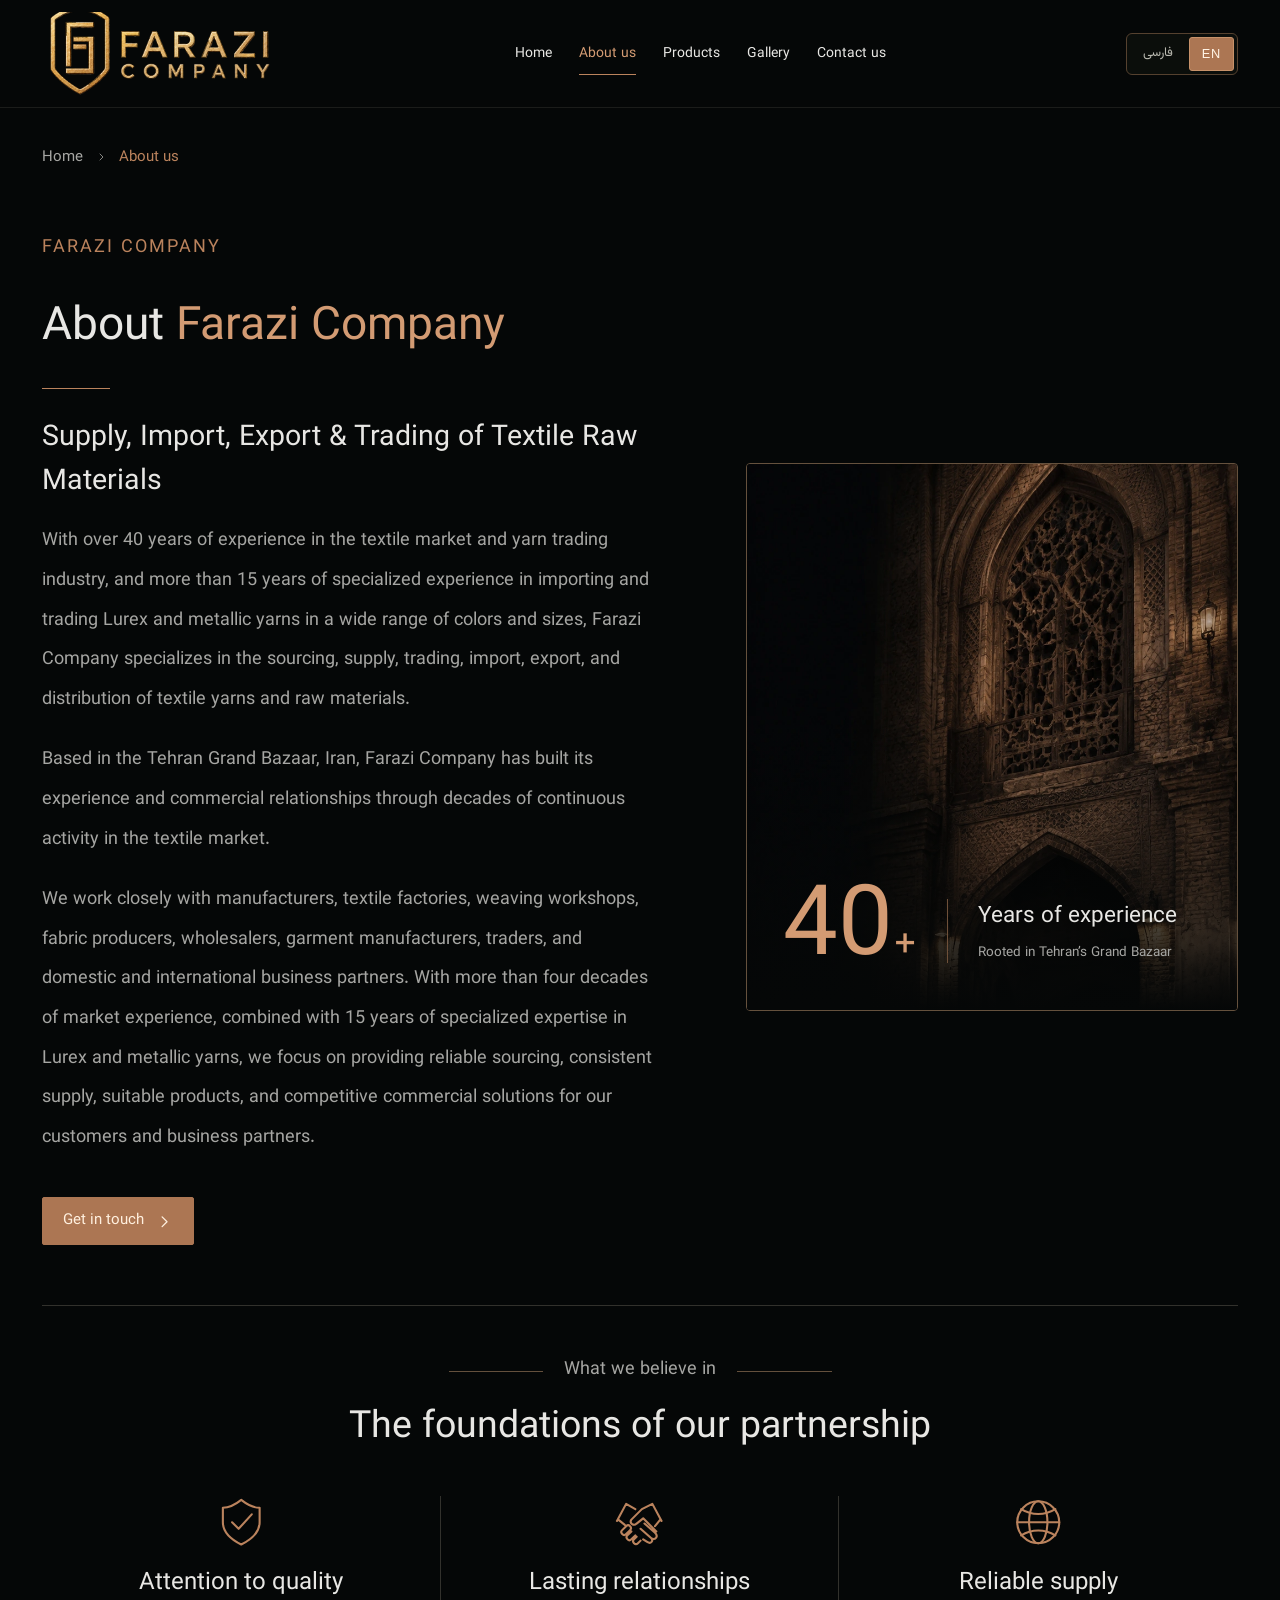
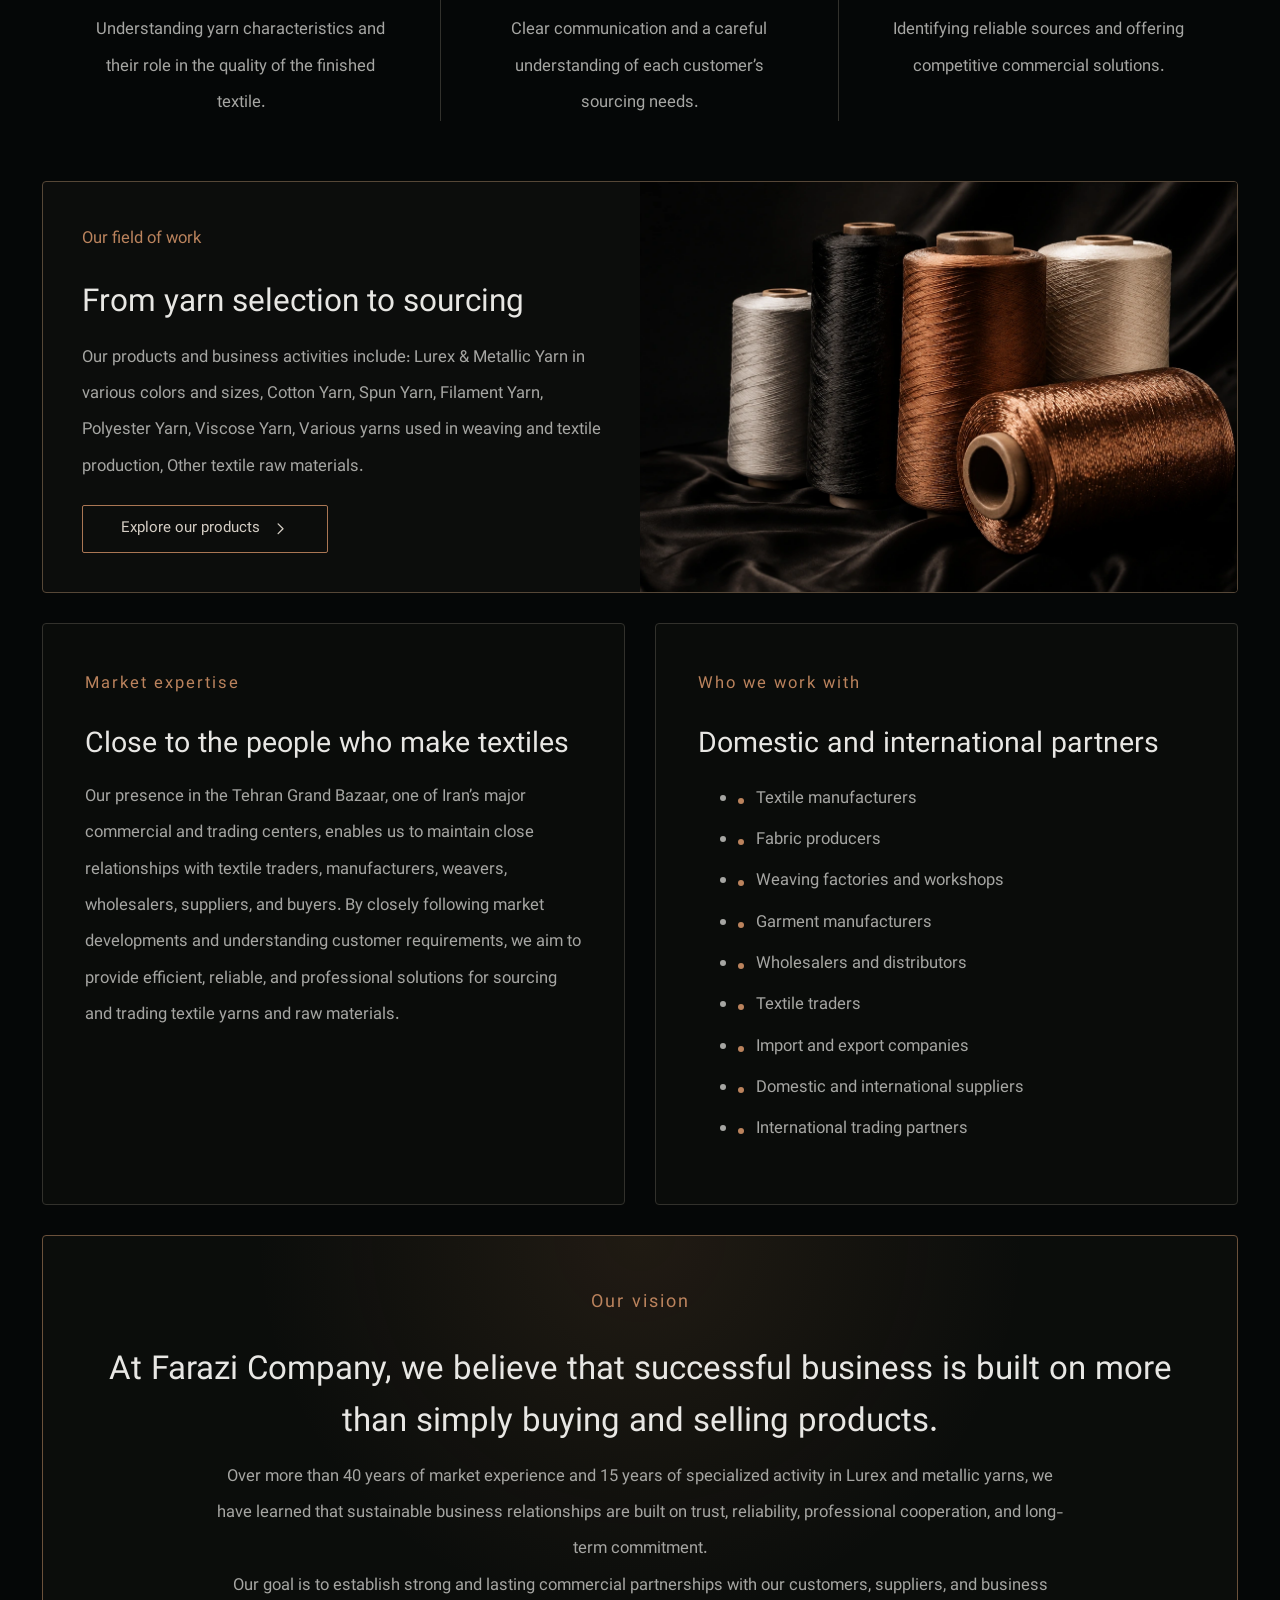
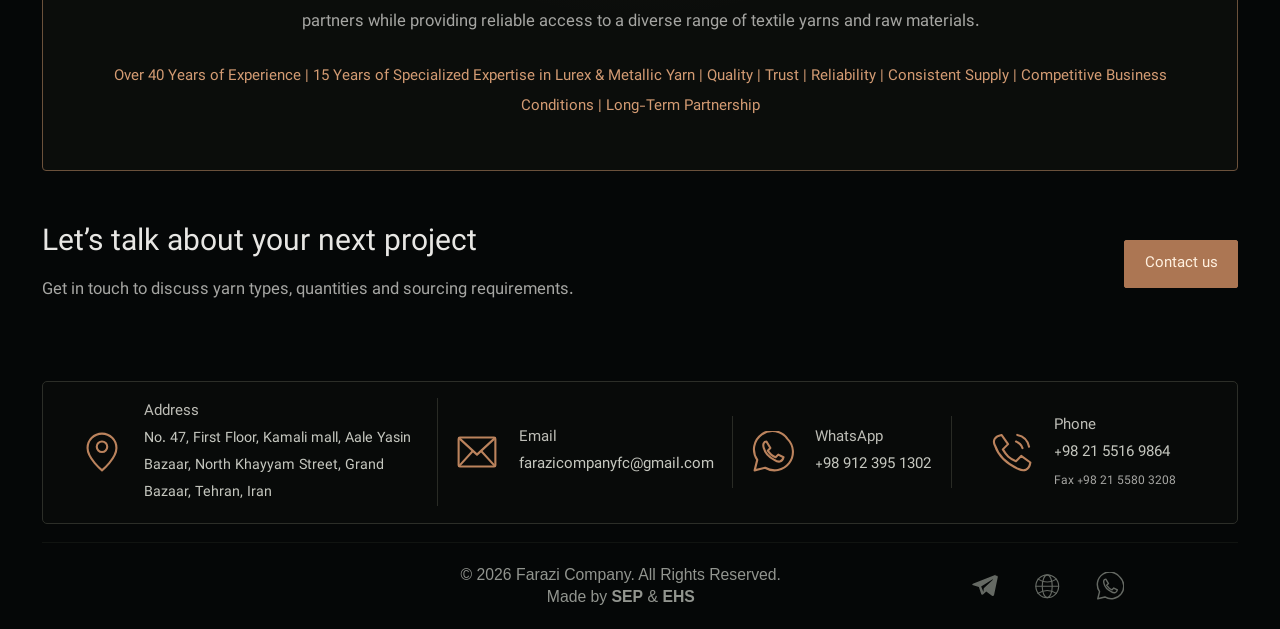
==== commit 45ffafb0: "we've proudly signature all the pages" ====
--- a/about.en.html
+++ b/about.en.html
@@ -323,12 +323,16 @@
               Supply, Import, Export & Trading of Textile Raw Materials
             </h2>
             <p
-              data-en="With over 40 years of experience in the textile market and yarn trading industry,
-            and more than 15 years of specialized experience in importing and trading Lurex and metallic yarns in a wide range of colors and sizes,
-            Farazi Company specializes in the sourcing, supply, trading, import, export, and distribution of textile yarns and raw materials."
-              data-fa="
-              فرازی کمپانی با بیش از ۴۰ سال سابقه کاری و تجربه در بازار و صنعت نساجی و با ۱۵ سال فعالیت تخصصی در زمینه واردات و فروش انواع نخ لمه و نخ‌های متالیک
-              در رنگ‌ها و سایزهای مختلف، با تمرکز بر تأمین، سورسینگ، تجارت، واردات و صادرات انواع نخ و مواد اولیه صنعت نساجی،
+              data-en="With over 40 years of experience in the textile market and yarn
+              trading industry, and more than 15 years of specialized experience
+              in importing and trading Lurex and metallic yarns in a wide range
+              of colors and sizes, Farazi Company specializes in the sourcing,
+              supply, trading, import, export, and distribution of textile yarns
+              and raw materials."
+              data-fa="فرازی کمپانی با بیش از ۴۰ سال سابقه کاری و تجربه در بازار و صنعت
+              نساجی و با ۱۵ سال فعالیت تخصصی در زمینه واردات و فروش انواع نخ لمه
+              و نخ‌های متالیک در رنگ‌ها و سایزهای مختلف، با تمرکز بر تأمین،
+              سورسینگ، تجارت، واردات و صادرات انواع نخ و مواد اولیه صنعت نساجی،
               یکی از مجموعه‌های فعال و تخصصی در بازار بزرگ تهران است.
             "
             >
@@ -340,27 +344,30 @@
               and raw materials.
             </p>
             <p
-              data-en="Based in the Tehran Grand Bazaar, Iran, Farazi Company has built its experience
-            and commercial relationships through decades of continuous activity in the textile market."
-              data-fa="
-              ما با بهره‌گیری از دهه‌ها تجربه، شناخت دقیق بازار نساجی و درک نیازهای تولیدکنندگان و فعالان این صنعت،
-              تلاش می‌کنیم ارتباطی مطمئن و حرفه‌ای میان تأمین‌کنندگان، تولیدکنندگان، تجار و شرکای تجاری ایجاد کنیم.
-            "
+              data-en="Based in the Tehran Grand Bazaar, Iran, Farazi Company has built
+              its experience and commercial relationships through decades of
+              continuous activity in the textile market."
+              data-fa="ما با بهره‌گیری از دهه‌ها تجربه، شناخت دقیق بازار نساجی و درک
+              نیازهای تولیدکنندگان و فعالان این صنعت، تلاش می‌کنیم ارتباطی مطمئن
+              و حرفه‌ای میان تأمین‌کنندگان، تولیدکنندگان، تجار و شرکای تجاری
+              ایجاد کنیم."
             >
               Based in the Tehran Grand Bazaar, Iran, Farazi Company has built
               its experience and commercial relationships through decades of
               continuous activity in the textile market.
             </p>
             <p
-              data-en="We work closely with manufacturers, textile factories, weaving workshops, fabric producers,
-            wholesalers, garment manufacturers, traders, and domestic and international business partners.
-            With more than four decades of market experience, combined with 15 years of specialized expertise in Lurex and metallic yarns,
-            we focus on providing reliable sourcing, consistent supply, suitable products,
-            and competitive commercial solutions for our customers and business partners."
-              data-fa="
-              هدف ما ارائه راهکارهای مناسب برای تأمین انواع نخ و مواد اولیه نساجی،
-              با تمرکز بر کیفیت مناسب، تأمین مستمر، منابع معتبر و شرایط تجاری رقابتی است.
-            "
+              data-en="We work closely with manufacturers, textile factories, weaving
+              workshops, fabric producers, wholesalers, garment manufacturers,
+              traders, and domestic and international business partners. With
+              more than four decades of market experience, combined with 15
+              years of specialized expertise in Lurex and metallic yarns, we
+              focus on providing reliable sourcing, consistent supply, suitable
+              products, and competitive commercial solutions for our customers
+              and business partners."
+              data-fa="هدف ما ارائه راهکارهای مناسب برای تأمین انواع نخ و مواد اولیه
+              نساجی، با تمرکز بر کیفیت مناسب، تأمین مستمر، منابع معتبر و شرایط
+              تجاری رقابتی است."
             >
               We work closely with manufacturers, textile factories, weaving
               workshops, fabric producers, wholesalers, garment manufacturers,
@@ -501,14 +508,15 @@
               From yarn selection to sourcing
             </h2>
             <p
-              data-en="Our products and business activities include:
-              Lurex & Metallic Yarn in various colors and sizes, Cotton Yarn, Spun Yarn, Filament Yarn, Polyester Yarn, Viscose Yarn,
-              Various yarns used in weaving and textile production, Other textile raw materials."
+              data-en="Our products and business activities include: Lurex & Metallic
+              Yarn in various colors and sizes, Cotton Yarn, Spun Yarn, Filament
+              Yarn, Polyester Yarn, Viscose Yarn, Various yarns used in weaving
+              and textile production, Other textile raw materials."
               data-fa="
-              سبد محصولات و فعالیت‌های تجاری ما شامل موارد زیر است:
-              نخ لمه و نخ‌های متالیک در رنگ‌ها و سایزهای مختلف، نخ پنبه، نخ اسپان، نخ فلامنت، نخ پلی‌استر،
-              نخ ویسکوز، انواع نخ‌های مورد استفاده در بافندگی و تولید پارچه،
-              سایر مواد اولیه مورد نیاز صنعت نساجی.
+              سبد محصولات و فعالیت‌های تجاری ما شامل موارد زیر است: نخ لمه و
+              نخ‌های متالیک در رنگ‌ها و سایزهای مختلف، نخ پنبه، نخ اسپان، نخ
+              فلامنت، نخ پلی‌استر، نخ ویسکوز، انواع نخ‌های مورد استفاده در
+              بافندگی و تولید پارچه، سایر مواد اولیه مورد نیاز صنعت نساجی.
             "
             >
               Our products and business activities include: Lurex & Metallic
@@ -539,17 +547,19 @@
               Close to the people who make textiles
             </h2>
             <p
-              data-en="Our presence in the Tehran Grand Bazaar, one of Iran’s major commercial and trading centers, enables us to maintain close relationships with textile traders,
-            manufacturers, weavers, wholesalers, suppliers, and buyers.
-            By closely following market developments and understanding customer requirements, we aim to provide efficient,
-            reliable, and professional solutions for sourcing and trading textile yarns and raw materials."
-              data-fa="
-             ضور و فعالیت ما در بازار بزرگ تهران این امکان را فراهم کرده است
-            تا ارتباط نزدیکی با طیف گسترده‌ای از فعالان صنعت نساجی،
-            تجار، تولیدکنندگان، بافندگی‌ها، عمده‌فروشان و شرکای تجاری داشته باشیم.
-            شناخت مستمر از شرایط بازار، نیاز مشتریان و تغییرات صنعت نساجی، به ما کمک می‌کند تا راهکارهای مناسب‌تر،
-            مطمئن‌تر و حرفه‌ای‌تری برای تأمین و تجارت انواع نخ و مواد اولیه ارائه دهیم.
-            "
+              data-en="Our presence in the Tehran Grand Bazaar, one of Iran’s major
+              commercial and trading centers, enables us to maintain close
+              relationships with textile traders, manufacturers, weavers,
+              wholesalers, suppliers, and buyers. By closely following market
+              developments and understanding customer requirements, we aim to
+              provide efficient, reliable, and professional solutions for
+              sourcing and trading textile yarns and raw materials."
+              data-fa="حضور و فعالیت ما در بازار بزرگ تهران این امکان را فراهم کرده است
+              تا ارتباط نزدیکی با طیف گسترده‌ای از فعالان صنعت نساجی، تجار،
+              تولیدکنندگان، بافندگی‌ها، عمده‌فروشان و شرکای تجاری داشته باشیم.
+              شناخت مستمر از شرایط بازار، نیاز مشتریان و تغییرات صنعت نساجی، به
+              ما کمک می‌کند تا راهکارهای مناسب‌تر، مطمئن‌تر و حرفه‌ای‌تری برای
+              تأمین و تجارت انواع نخ و مواد اولیه ارائه دهیم."
             >
               Our presence in the Tehran Grand Bazaar, one of Iran’s major
               commercial and trading centers, enables us to maintain close
@@ -778,32 +788,55 @@
         </div>
       </div>
       <div class="footer-bottom">
-        <p lang="en" dir="ltr">
-          © <span data-copyright-year>2026</span> Farazi Company. All Rights
-          Reserved.
-        </p>
-        <div class="social-links" aria-label="Contact methods">
+        <div class="footer-copy">
+          <p lang="en" dir="ltr">
+            © <span data-copyright-year>2026</span> Farazi Company. All Rights
+            Reserved.
+          </p>
+
+          <p class="made-by" lang="en" dir="ltr">
+            Made by
+            <a
+              href="https://sepidemalek.ir/"
+              target="_blank"
+              rel="noopener noreferrer"
+              >SEP</a
+            >
+            &
+            <a
+              href="https://ehsntb.ir/"
+              target="_blank"
+              rel="noopener noreferrer"
+              >EHS</a
+            >
+          </p>
+        </div>
+
+        <div class="social-links" aria-label="راه‌های ارتباطی">
           <a
             href="https://t.me/FARAZICOMPANYFC"
             target="_blank"
             rel="noopener noreferrer"
             aria-label="Telegram"
-            ><svg class="icon"><use href="#i-telegram"></use></svg
-          ></a>
+          >
+            <svg class="icon"><use href="#i-telegram"></use></svg>
+          </a>
           <a
             href="https://linku.page/H9RUVF8G"
             target="_blank"
             rel="noopener noreferrer"
             aria-label="Digital business card"
-            ><svg class="icon"><use href="#i-globe"></use></svg
-          ></a>
+          >
+            <svg class="icon"><use href="#i-globe"></use></svg>
+          </a>
           <a
             href="https://wa.me/989123951302"
             target="_blank"
             rel="noopener noreferrer"
             aria-label="WhatsApp"
-            ><svg class="icon"><use href="#i-whatsapp"></use></svg
-          ></a>
+          >
+            <svg class="icon"><use href="#i-whatsapp"></use></svg>
+          </a>
         </div>
       </div>
     </footer>
--- a/styles.css
+++ b/styles.css
@@ -260,10 +260,7 @@
   color: #d5cec5;
   font-size: calc(10 * var(--u));
   line-height: 1.6;
-  transition:
-    background 0.2s,
-    color 0.2s,
-    border-color 0.2s;
+  transition: background 0.2s, color 0.2s, border-color 0.2s;
   direction: rtl;
 }
 .button .icon {
@@ -374,9 +371,7 @@
   display: block;
   width: 100%;
   text-align: center;
-  transition:
-    transform 0.2s,
-    border-color 0.2s;
+  transition: transform 0.2s, border-color 0.2s;
 }
 .product-card:hover {
   border-color: #9d7250;
@@ -1157,10 +1152,7 @@
   font-size: clamp(11px, 1vw, 13px);
   line-height: 1.5;
   color: #b9b9b0;
-  transition:
-    background 0.18s,
-    color 0.18s,
-    border-color 0.18s;
+  transition: background 0.18s, color 0.18s, border-color 0.18s;
 }
 .language-switch a[lang="en"] {
   font-family: Arial, sans-serif;
@@ -1209,5 +1201,31 @@
     gap: 8px;
   }
 }
+.footer-copy{
+  display:flex;
+  flex-direction:column;
+  align-items:center;   /* وسط چین افقی */
+  gap:4px;
+}
 
-.language-switch a { display: inline-flex; align-items: center; justify-content: center; text-decoration: none; }
+.made-by{
+  margin:0;
+  text-align:center;
+}
+
+.made-by a{
+  color:inherit;
+  text-decoration:none;
+  font-weight:600;
+  transition:opacity .2s ease;
+}
+
+.made-by a:hover{
+  opacity:1;
+}
+.language-switch a {
+  display: inline-flex;
+  align-items: center;
+  justify-content: center;
+  text-decoration: none;
+}
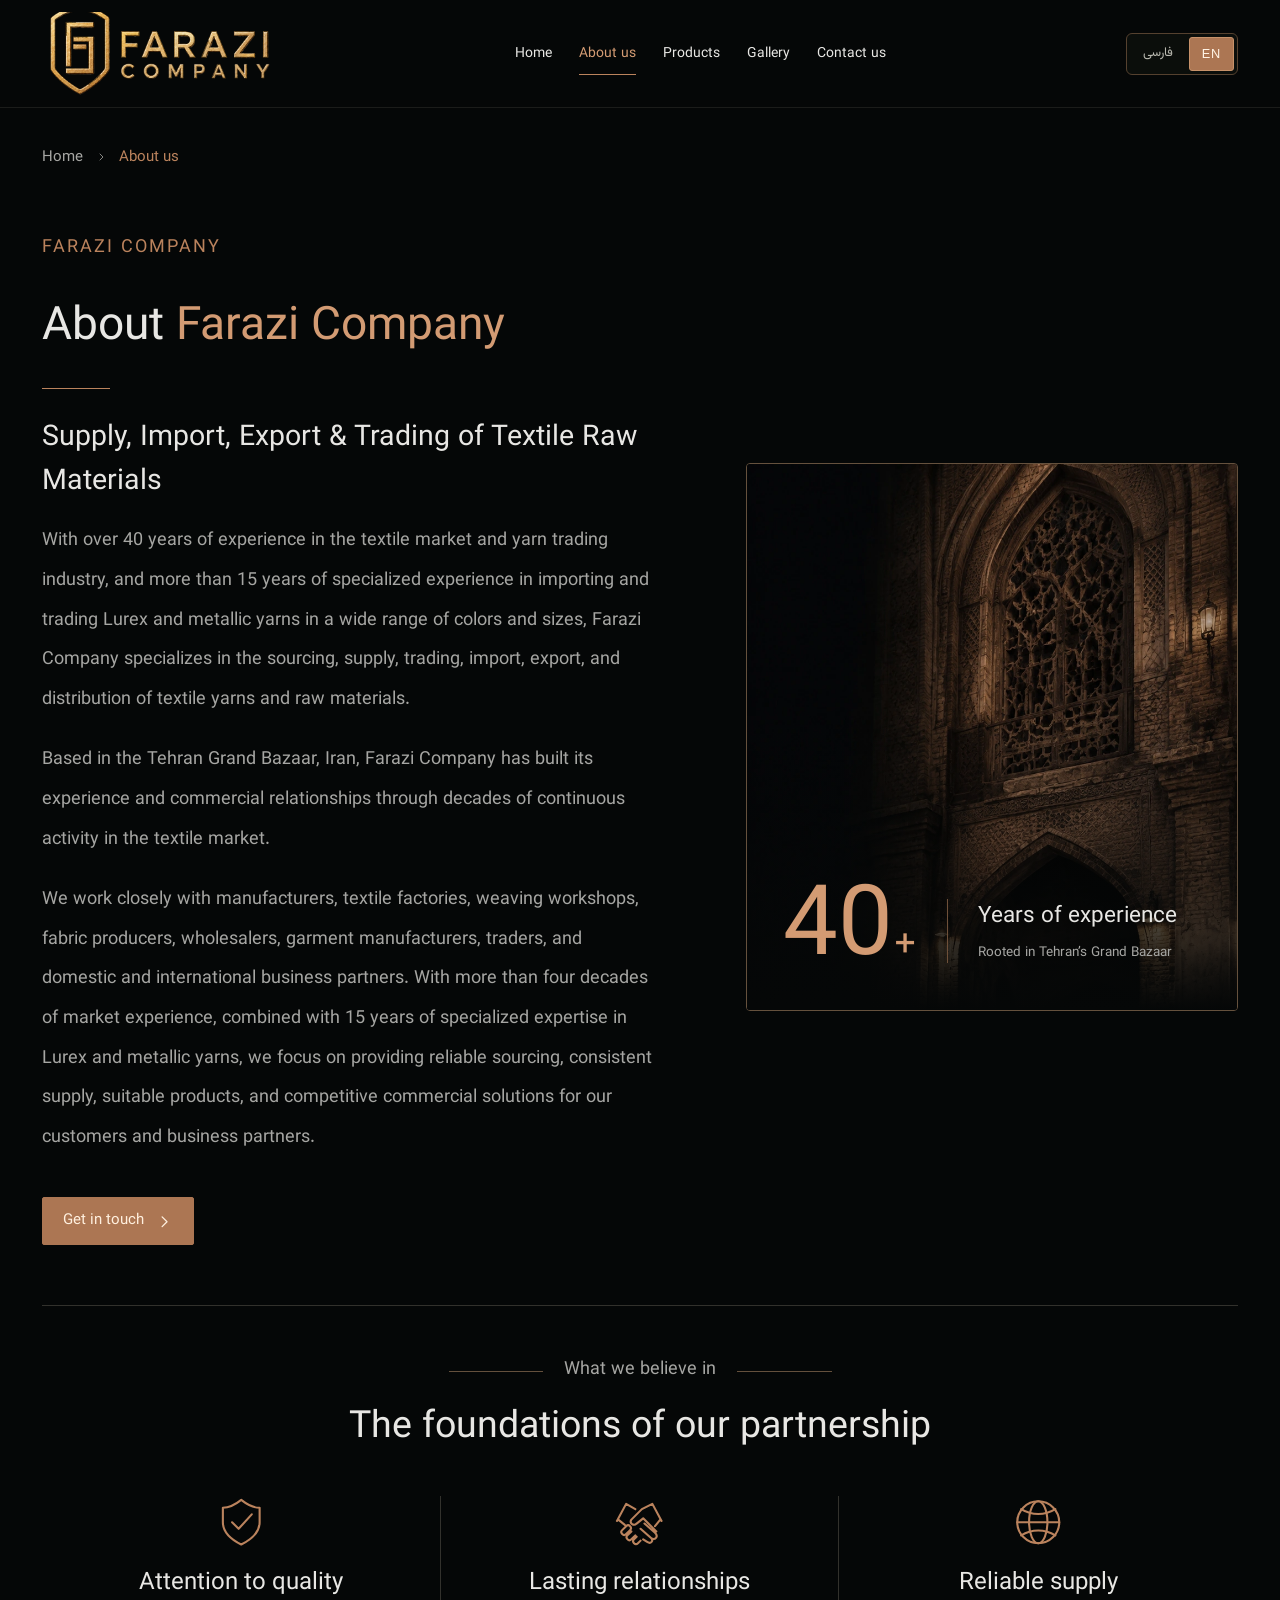
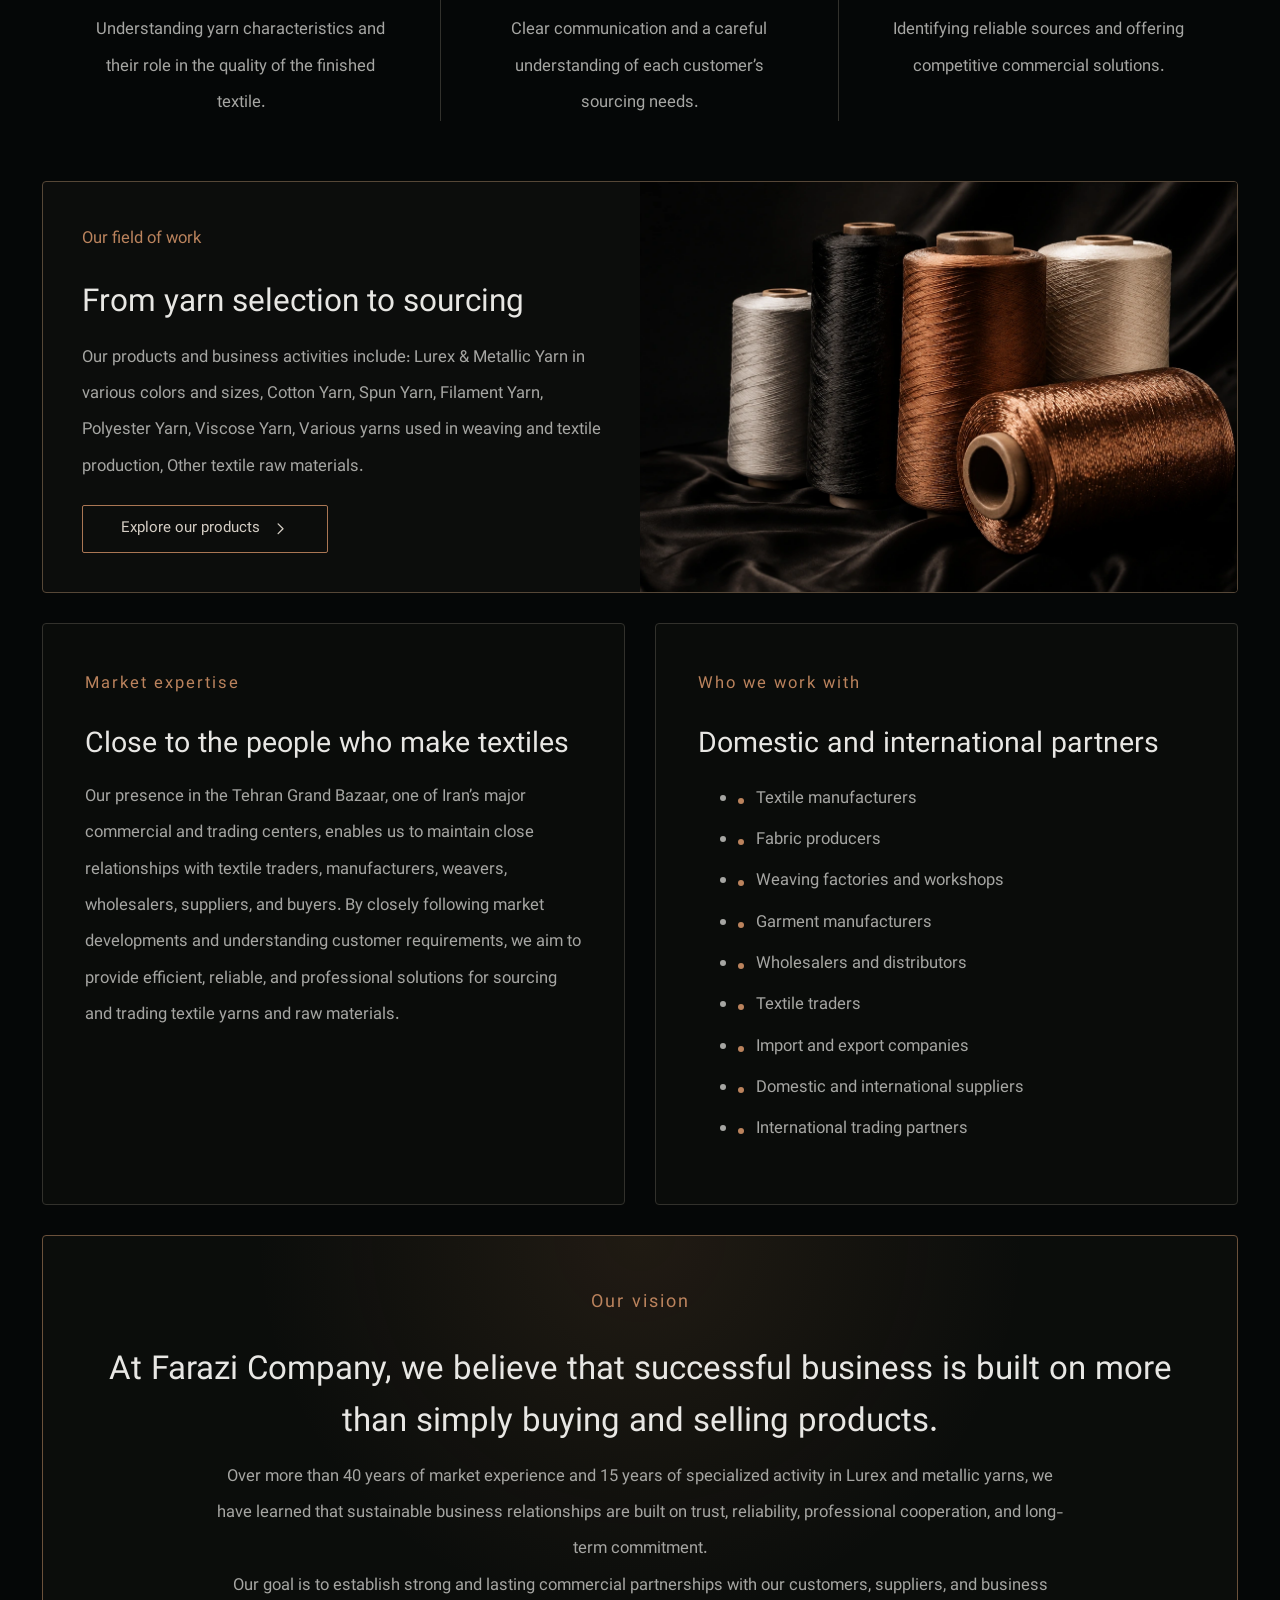
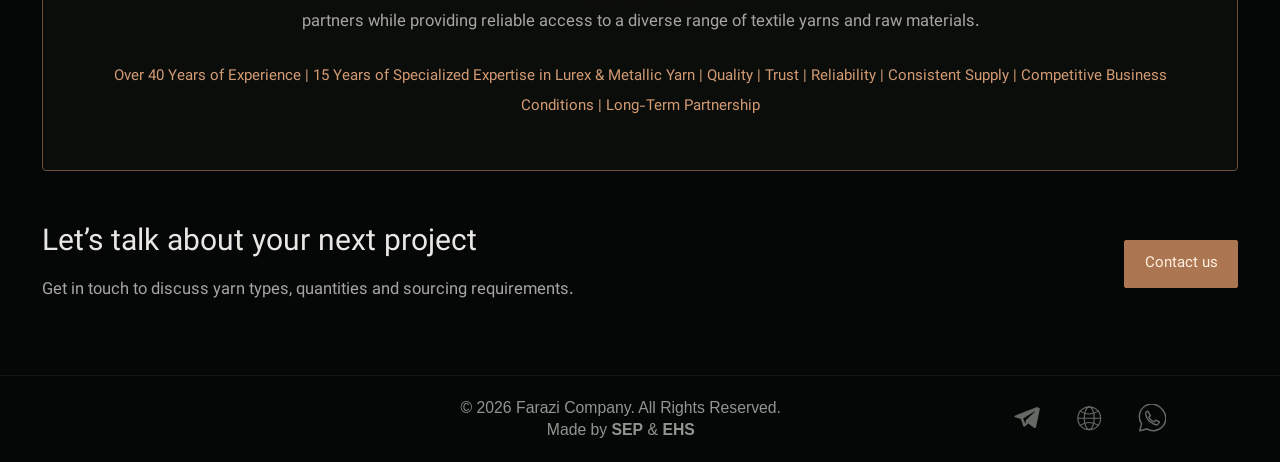
==== commit 2d84fd92: "Deleted the first footer first footer just is shown in contact-us page.  but second footer is still " ====
--- a/about.en.html
+++ b/about.en.html
@@ -736,57 +736,6 @@
         </section>
       </div>
     </main>
-    <footer class="container" id="contact">
-      <div class="contact-strip">
-        <div class="contact-item address-item">
-          <svg class="icon"><use href="#i-pin"></use></svg>
-          <div>
-            <span data-en="Address" data-fa="آدرس">Address</span>
-            <p
-              data-en="No. 47, First Floor, Kamali mall, Aale Yasin Bazaar, North Khayyam Street, Grand Bazaar, Tehran, Iran"
-              data-fa="
-              ایران، تهران، بازار بزرگ، خیابان خیام شمالی،&lt;br&gt;
-              بازار آل‌یاسین، سرای کمالی، طبقه اول، پلاک ۴۷
-            "
-            >
-              No. 47, First Floor, Kamali mall, Aale Yasin Bazaar, North Khayyam
-              Street, Grand Bazaar, Tehran, Iran
-            </p>
-          </div>
-        </div>
-        <div class="contact-item">
-          <svg class="icon"><use href="#i-mail"></use></svg>
-          <div>
-            <span data-en="Email" data-fa="ایمیل">Email</span
-            ><a href="mailto:farazicompanyfc@gmail.com" dir="ltr"
-              >farazicompanyfc@gmail.com</a
-            >
-          </div>
-        </div>
-        <div class="contact-item">
-          <svg class="icon"><use href="#i-whatsapp"></use></svg>
-          <div>
-            <span data-en="WhatsApp" data-fa="واتساپ">WhatsApp</span
-            ><a
-              href="https://wa.me/989123951302"
-              target="_blank"
-              rel="noopener noreferrer"
-              dir="ltr"
-              >+98 912 395 1302</a
-            >
-          </div>
-        </div>
-        <div class="contact-item">
-          <svg class="icon"><use href="#i-phone"></use></svg>
-          <div>
-            <span data-en="Phone" data-fa="تلفن">Phone</span
-            ><a href="tel:+982155169864" dir="ltr">+98 21 5516 9864</a
-            ><span class="fax-number" lang="en" dir="ltr"
-              >Fax +98 21 5580 3208</span
-            >
-          </div>
-        </div>
-      </div>
       <div class="footer-bottom">
         <div class="footer-copy">
           <p lang="en" dir="ltr">
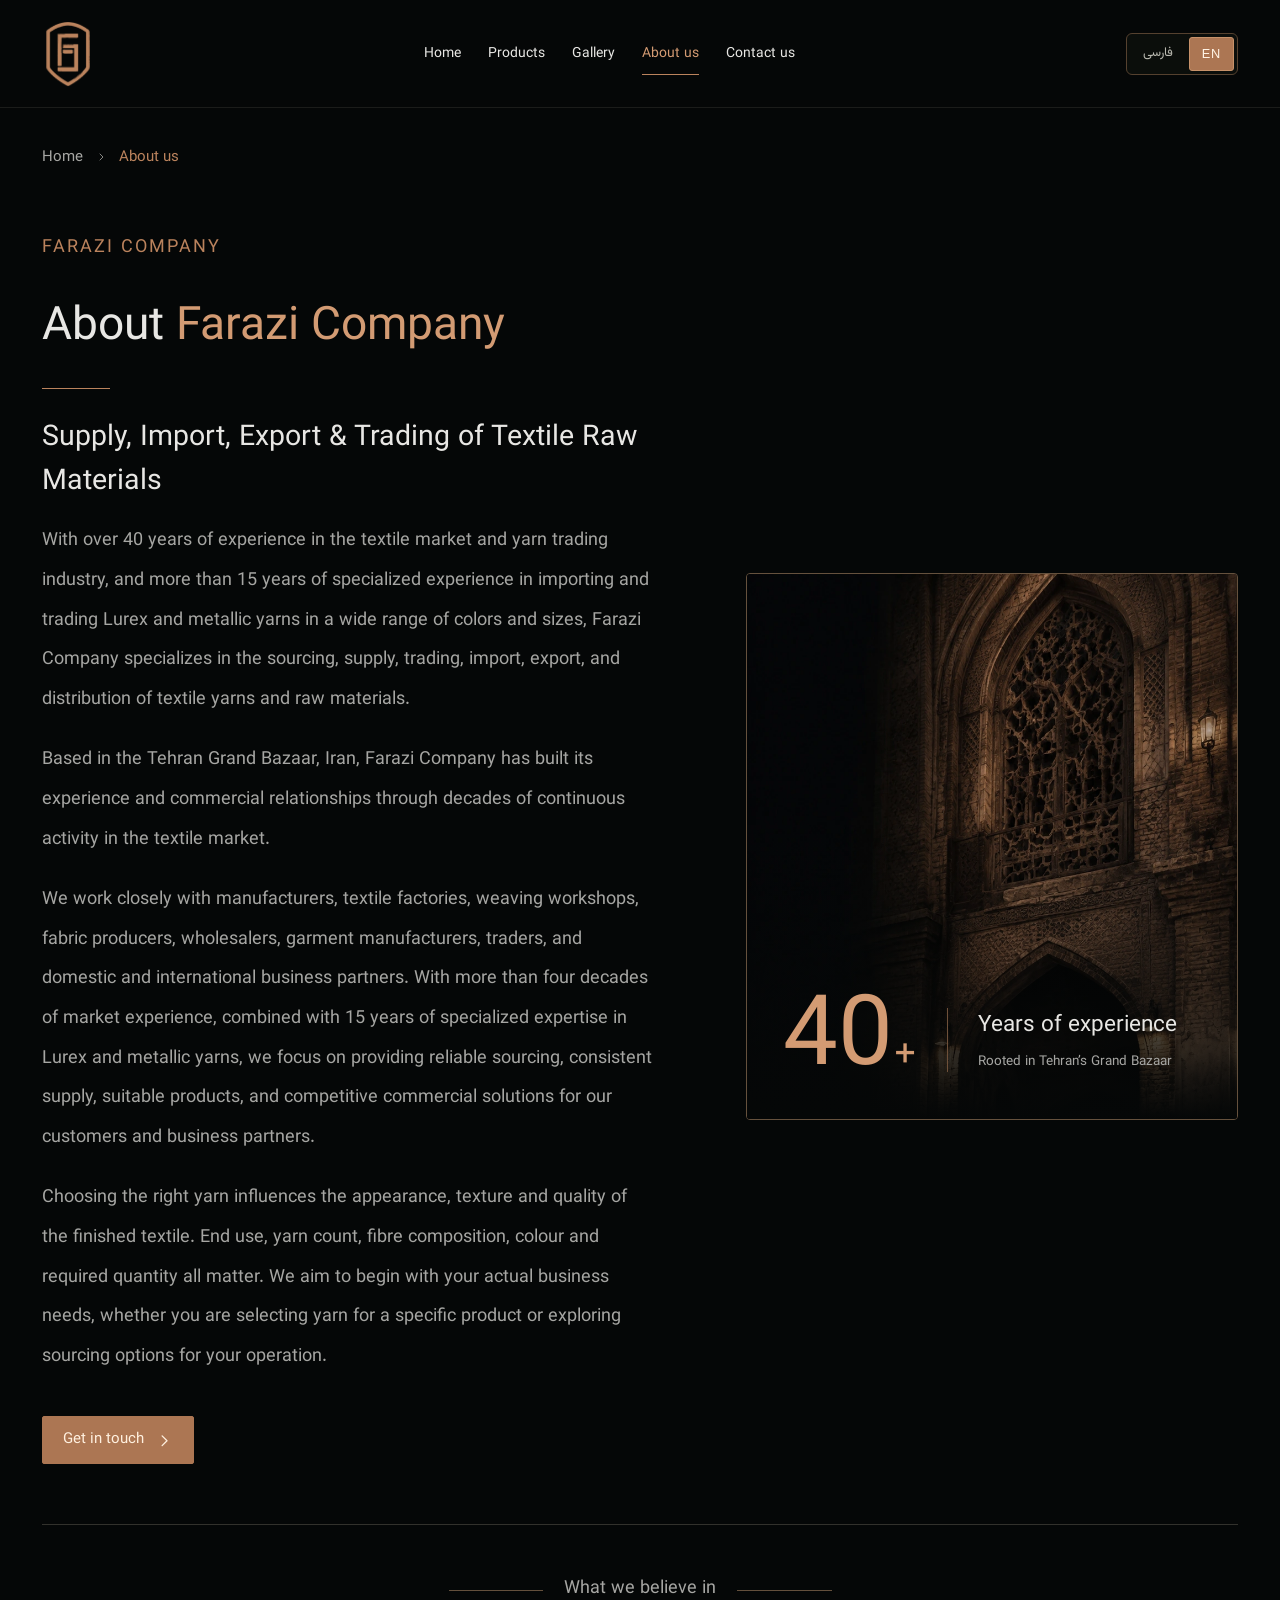
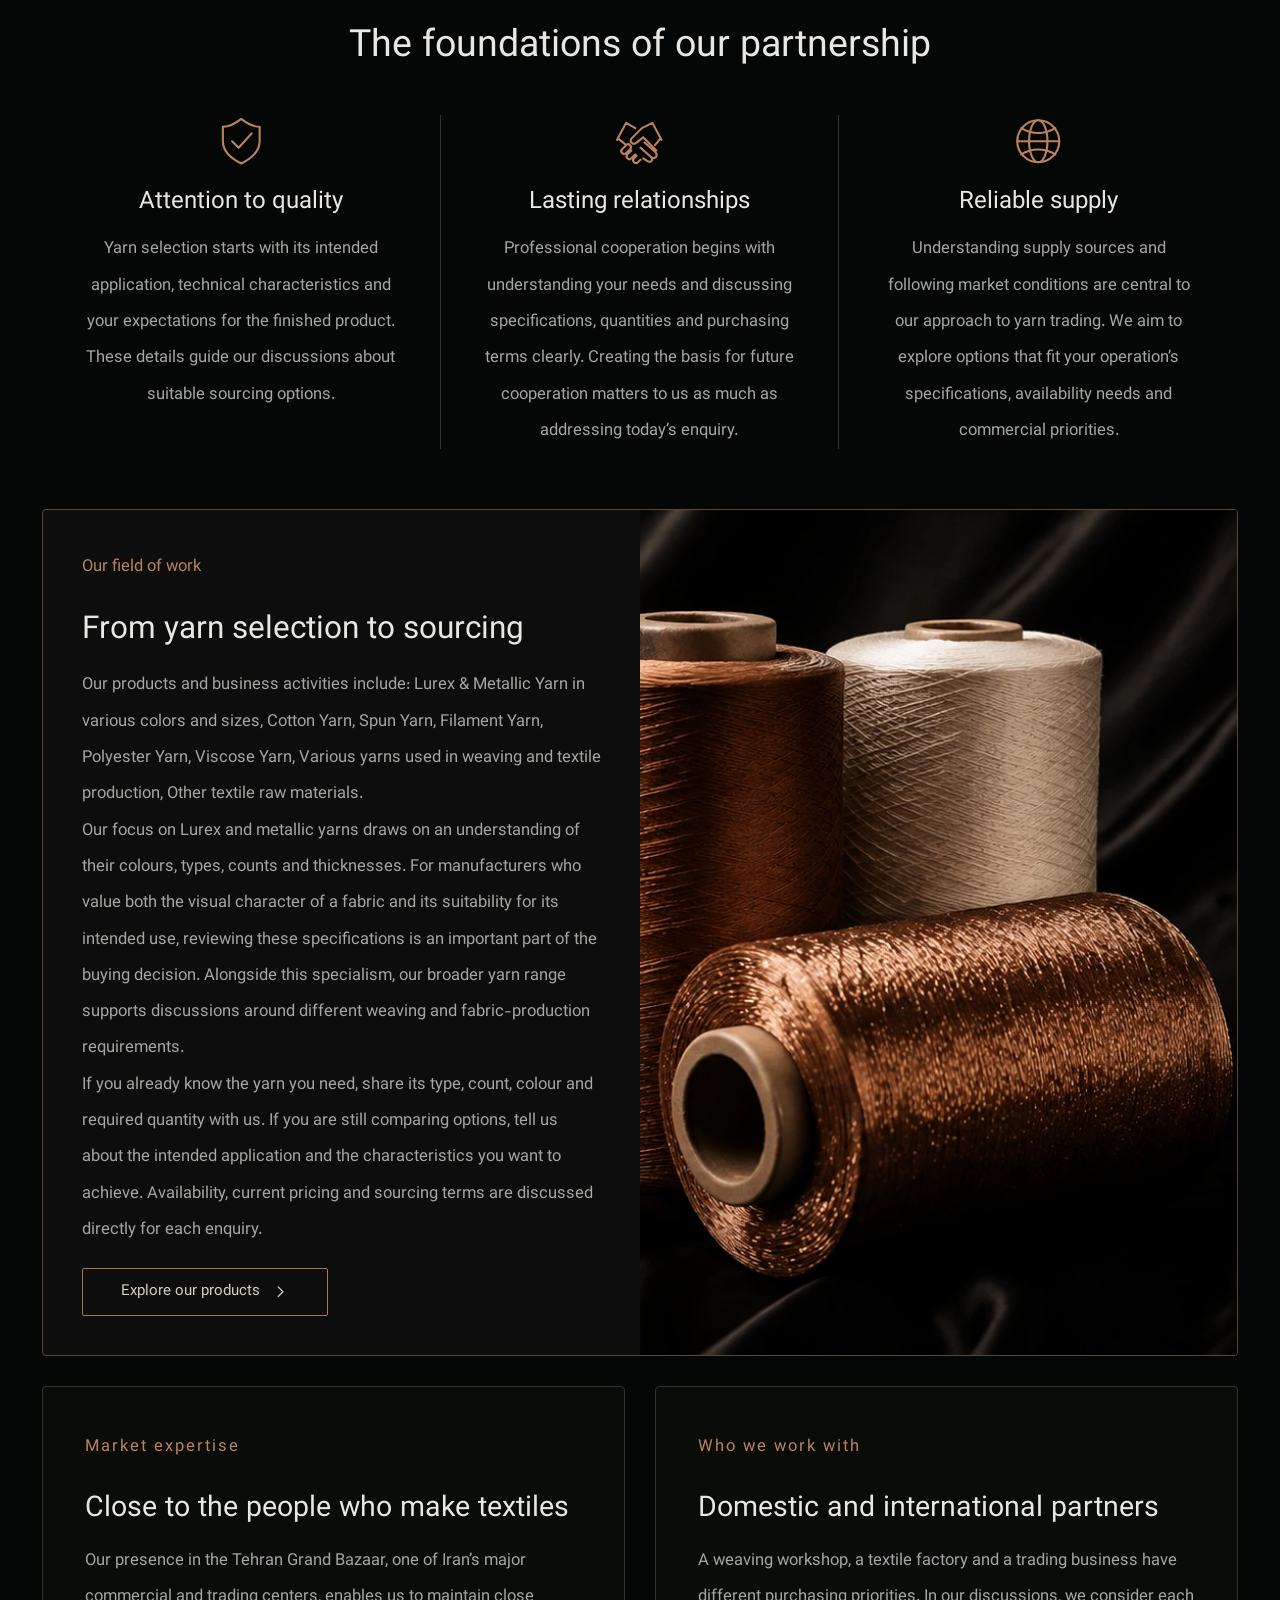
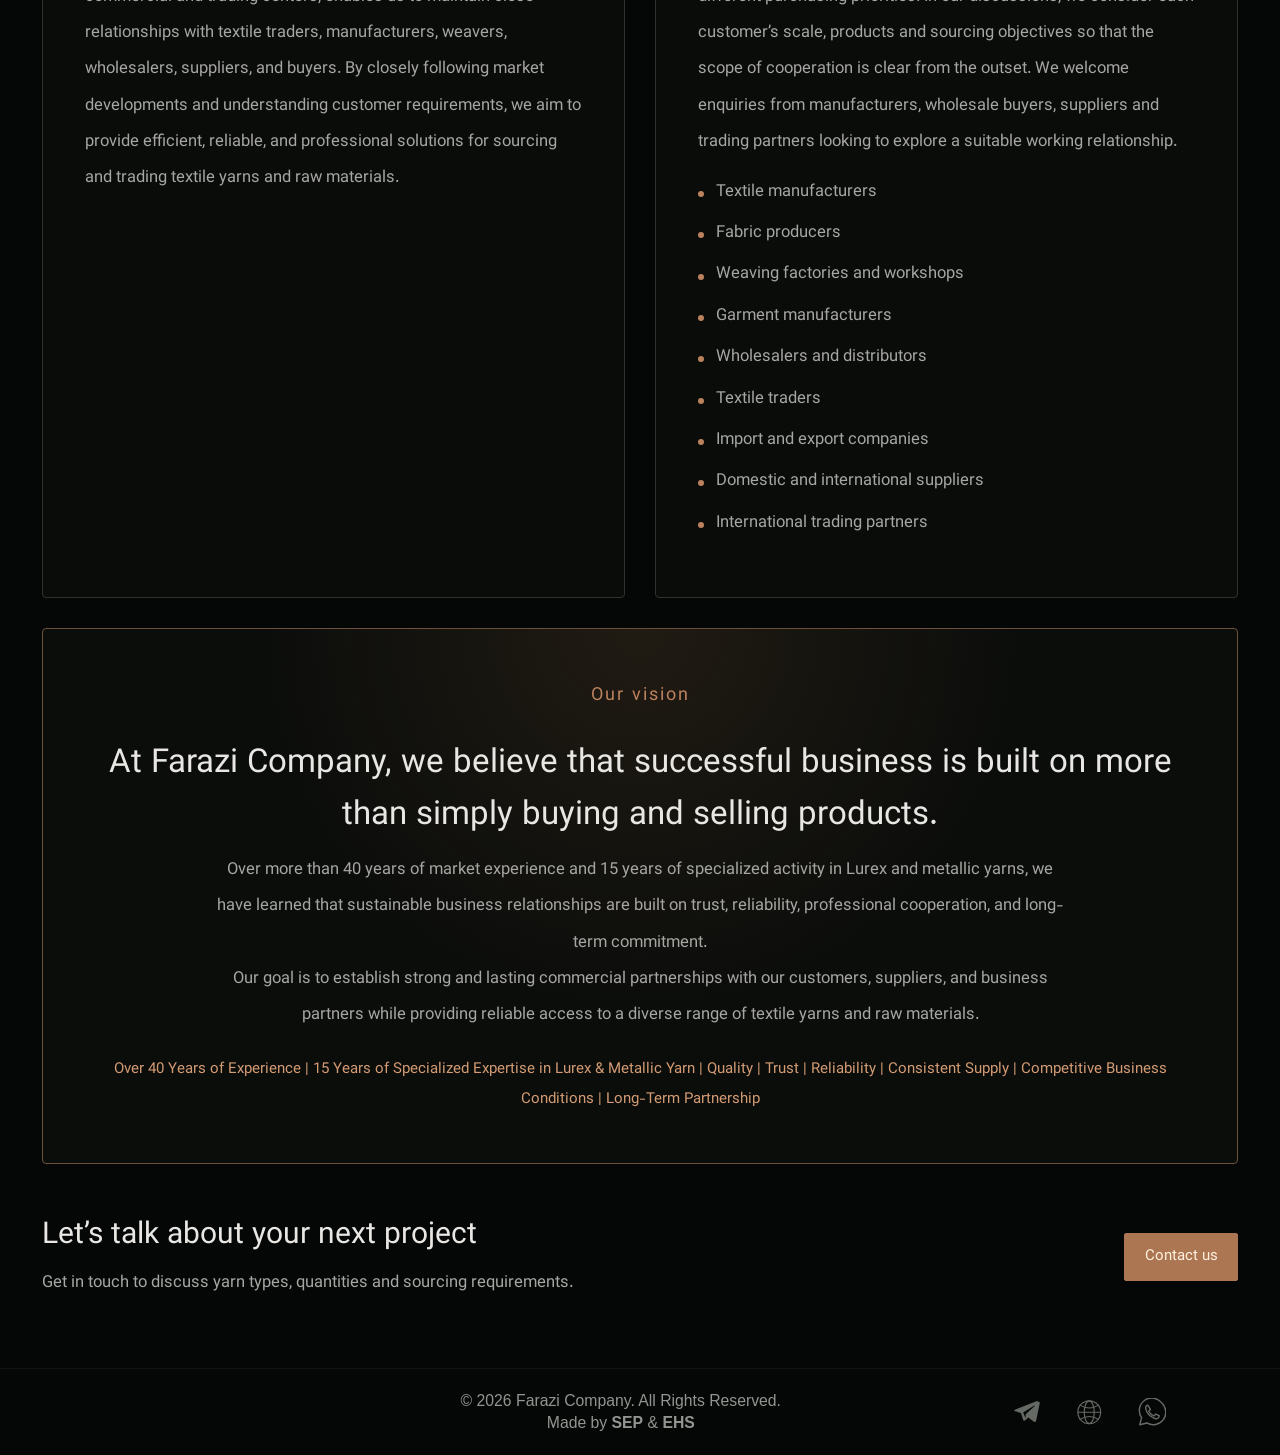
==== commit 5218f611: "Improve gallery, automate PHP content, and add bilingual yarn SEO pages" ====
--- a/about.en.html
+++ b/about.en.html
@@ -1,155 +1,86 @@
 <!DOCTYPE html>
 <html lang="en" dir="ltr">
   <head>
-    <meta charset="utf-8" />
-    <meta name="viewport" content="width=device-width, initial-scale=1" />
-    <meta name="theme-color" content="#050707" />
-
-    <link
-      rel="icon"
-      href="logo/farazi-symbol-transparent.png"
-      type="image/png"
-    />
-    <link
-      rel="preload"
-      href="assets/fonts/Vazirmatn-Regular.woff2"
-      as="font"
-      type="font/woff2"
-      crossorigin
-    />
-
-    <link rel="stylesheet" href="styles.css" />
-    <link rel="stylesheet" href="pages.css" />
+    <meta charset="utf-8">
+    <meta name="viewport" content="width=device-width, initial-scale=1">
+    <meta name="theme-color" content="#050707">
+
+    <link rel="icon" href="logo/farazi-symbol-transparent.png" type="image/png">
+    <link rel="preload" href="assets/fonts/Vazirmatn-Regular.woff2" as="font" type="font/woff2" crossorigin>
+
+    <link rel="stylesheet" href="styles.css">
+    <link rel="stylesheet" href="pages.css">
     <script src="products-data.js" defer></script>
+    <script src="gallery-data.js" defer></script>
     <script src="script.js" defer></script>
 
-    <title>About Farazi Company | Textile Material Sourcing</title>
-    <meta
-      name="description"
-      content="Learn about Farazi Company’s 40+ years in the textile market, 15 years of Lurex expertise, sourcing capabilities and long-term partnership approach."
-    />
-    <meta
-      data-seo="true"
-      name="robots"
-      content="index, follow, max-image-preview:large"
-    />
-    <meta data-seo="true" property="og:type" content="website" />
-    <meta data-seo="true" property="og:site_name" content="Farazi Company" />
-    <meta
-      data-seo="true"
-      property="og:title"
-      content="About Farazi Company | Textile Material Sourcing"
-    />
-    <meta
-      data-seo="true"
-      property="og:description"
-      content="Learn about Farazi Company’s 40+ years in the textile market, 15 years of Lurex expertise, sourcing capabilities and long-term partnership approach."
-    />
-    <meta data-seo="true" property="og:locale" content="en_US" />
-    <meta data-seo="true" property="og:locale:alternate" content="fa_IR" />
-    <meta data-seo="true" name="twitter:card" content="summary_large_image" />
-    <meta
-      data-seo="true"
-      name="twitter:title"
-      content="About Farazi Company | Textile Material Sourcing"
-    />
-    <meta
-      data-seo="true"
-      name="twitter:description"
-      content="Learn about Farazi Company’s 40+ years in the textile market, 15 years of Lurex expertise, sourcing capabilities and long-term partnership approach."
-    />
-    <link
-      data-seo="true"
-      rel="canonical"
-      href="https://farazicompanyfc.com/about.en.html"
-    />
-    <link
-      data-seo="true"
-      rel="alternate"
-      hreflang="fa"
-      href="https://farazicompanyfc.com/about.html"
-    />
-    <link
-      data-seo="true"
-      rel="alternate"
-      hreflang="en"
-      href="https://farazicompanyfc.com/about.en.html"
-    />
-    <link
-      data-seo="true"
-      rel="alternate"
-      hreflang="x-default"
-      href="https://farazicompanyfc.com/about.html"
-    />
-    <meta
-      data-seo="true"
-      property="og:url"
-      content="https://farazicompanyfc.com/about.en.html"
-    />
-    <meta
-      data-seo="true"
-      property="og:image"
-      content="https://farazicompanyfc.com/assets/products/metallic-02.webp"
-    />
-    <meta
-      data-seo="true"
-      property="og:image:alt"
-      content="Farazi Company textile yarns"
-    />
-    <meta
-      data-seo="true"
-      name="twitter:image"
-      content="https://farazicompanyfc.com/assets/products/metallic-02.webp"
-    />
-    <script data-seo="true" type="application/ld+json">
-      {
-        "@context": "https://schema.org",
-        "@type": "AboutPage",
-        "name": "About Farazi Company | Textile Material Sourcing",
-        "description": "Learn about Farazi Company’s 40+ years in the textile market, 15 years of Lurex expertise, sourcing capabilities and long-term partnership approach.",
-        "inLanguage": "en",
-        "publisher": {
-          "@type": "Organization",
-          "name": "Farazi Company",
-          "alternateName": "فرازی کمپانی",
-          "@id": "https://farazicompanyfc.com/index.html#organization",
-          "url": "https://farazicompanyfc.com/index.html",
-          "logo": "https://farazicompanyfc.com/logo/farazi-logo-transparent.png"
-        },
-        "url": "https://farazicompanyfc.com/about.en.html",
-        "breadcrumb": {
-          "@type": "BreadcrumbList",
-          "itemListElement": [
-            {
-              "@type": "ListItem",
-              "position": 1,
-              "name": "Home",
-              "item": "https://farazicompanyfc.com/index.en.html"
-            },
-            {
-              "@type": "ListItem",
-              "position": 2,
-              "name": "About Farazi Company | Textile Material Sourcing",
-              "item": "https://farazicompanyfc.com/about.en.html"
-            }
-          ]
-        }
-      }
-    </script>
-  </head>
+
+
+
+
+
+
+
+
+
+
+
+
+
+
+
+
+
+
+
+
+
+
+
+
+
+
+
+
+
+
+
+
+
+
+
+
+
+
+
+
+
+
+<title>About Farazi Company | Textile Material Sourcing</title>
+<meta name="description" content="Learn about Farazi Company’s 40+ years in the textile market, 15 years of Lurex expertise, sourcing capabilities and long-term partnership approach.">
+<meta data-seo="true" name="robots" content="index, follow, max-image-preview:large">
+<meta data-seo="true" property="og:type" content="website">
+<meta data-seo="true" property="og:site_name" content="Farazi Company">
+<meta data-seo="true" property="og:title" content="About Farazi Company | Textile Material Sourcing">
+<meta data-seo="true" property="og:description" content="Learn about Farazi Company’s 40+ years in the textile market, 15 years of Lurex expertise, sourcing capabilities and long-term partnership approach.">
+<meta data-seo="true" property="og:locale" content="en_US">
+<meta data-seo="true" property="og:locale:alternate" content="fa_IR">
+<meta data-seo="true" name="twitter:card" content="summary_large_image">
+<meta data-seo="true" name="twitter:title" content="About Farazi Company | Textile Material Sourcing">
+<meta data-seo="true" name="twitter:description" content="Learn about Farazi Company’s 40+ years in the textile market, 15 years of Lurex expertise, sourcing capabilities and long-term partnership approach.">
+<link data-seo="true" rel="canonical" href="https://farazicompanyfc.com/about.en.html">
+<link data-seo="true" rel="alternate" hreflang="fa" href="https://farazicompanyfc.com/about.html">
+<link data-seo="true" rel="alternate" hreflang="en" href="https://farazicompanyfc.com/about.en.html">
+<link data-seo="true" rel="alternate" hreflang="x-default" href="https://farazicompanyfc.com/about.html">
+<meta data-seo="true" property="og:url" content="https://farazicompanyfc.com/about.en.html">
+<meta data-seo="true" property="og:image" content="https://farazicompanyfc.com/assets/products/metallic-02.webp">
+<meta data-seo="true" property="og:image:alt" content="Farazi Company textile yarns">
+<meta data-seo="true" name="twitter:image" content="https://farazicompanyfc.com/assets/products/metallic-02.webp">
+<script data-seo="true" type="application/ld+json">{"@context": "https://schema.org", "@type": "AboutPage", "name": "About Farazi Company | Textile Material Sourcing", "description": "Learn about Farazi Company’s 40+ years in the textile market, 15 years of Lurex expertise, sourcing capabilities and long-term partnership approach.", "inLanguage": "en", "publisher": {"@type": "Organization", "name": "Farazi Company", "alternateName": "فرازی کمپانی", "@id": "https://farazicompanyfc.com/index.html#organization", "url": "https://farazicompanyfc.com/index.html", "logo": "https://farazicompanyfc.com/logo/farazi-symbol-copper.svg"}, "url": "https://farazicompanyfc.com/about.en.html", "breadcrumb": {"@type": "BreadcrumbList", "itemListElement": [{"@type": "ListItem", "position": 1, "name": "Home", "item": "https://farazicompanyfc.com/index.en.html"}, {"@type": "ListItem", "position": 2, "name": "About Farazi Company | Textile Material Sourcing", "item": "https://farazicompanyfc.com/about.en.html"}]}}</script>
+</head>
   <body data-page="about">
-    <a
-      class="skip-link"
-      href="#main"
-      data-en="Skip to content"
-      data-fa="رفتن به محتوای اصلی"
-      >Skip to content</a
-    >
-    <svg
-      class="icon-library"
-      xmlns="http://www.w3.org/2000/svg"
-      aria-hidden="true"
-    >
+    <a class="skip-link" href="#main" data-en="Skip to content" data-fa="رفتن به محتوای اصلی">Skip to content</a>
+    <svg class="icon-library" xmlns="http://www.w3.org/2000/svg" aria-hidden="true">
       <symbol id="i-arrow" viewbox="0 0 24 24">
         <path d="m14 6-6 6 6 6"></path>
       </symbol>
@@ -168,33 +99,21 @@
         <path d="M4 20h32M7 10c8 5 18 5 26 0M7 30c8-5 18-5 26 0"></path>
       </symbol>
       <symbol id="i-shield" viewbox="0 0 40 40">
-        <path
-          d="M20 3c5 4 10 6 14 6v11c0 9-8 14-14 17C14 34 6 29 6 20V9c4 0 9-2 14-6Z"
-        ></path>
+        <path d="M20 3c5 4 10 6 14 6v11c0 9-8 14-14 17C14 34 6 29 6 20V9c4 0 9-2 14-6Z"></path>
         <path d="m13 20 5 5 10-11"></path>
       </symbol>
       <symbol id="i-handshake" viewbox="0 0 40 40">
-        <path
-          d="m3 19 7-13 7 4M37 19 30 6l-8 4-8 8c-2 3 2 5 4 3l5-4 10 10M4 18l5 4m27-4-4 5M10 23l-3 3c-2 2 1 5 3 3l3-3c2-2-1-5-3-3Zm4 4-3 3c-2 2 1 5 3 3l3-3m1 1-2 2c-2 2 1 5 3 3l2-2m2-1 3 2c3 2 5-1 3-3l-8-7m8 7c3 2 6-1 3-4l-8-7"
-        ></path>
+        <path d="m3 19 7-13 7 4M37 19 30 6l-8 4-8 8c-2 3 2 5 4 3l5-4 10 10M4 18l5 4m27-4-4 5M10 23l-3 3c-2 2 1 5 3 3l3-3c2-2-1-5-3-3Zm4 4-3 3c-2 2 1 5 3 3l3-3m1 1-2 2c-2 2 1 5 3 3l2-2m2-1 3 2c3 2 5-1 3-3l-8-7m8 7c3 2 6-1 3-4l-8-7"></path>
       </symbol>
       <symbol id="i-phone" viewbox="0 0 32 32">
-        <path
-          d="m8 3 5 7-4 4c3 5 5 7 10 9l4-4 7 5c-1 6-5 7-9 5C12 25 6 20 3 11 1 7 3 4 8 3ZM20 3c5 1 8 4 9 9M19 8c3 1 4 2 5 5"
-        ></path>
+        <path d="m8 3 5 7-4 4c3 5 5 7 10 9l4-4 7 5c-1 6-5 7-9 5C12 25 6 20 3 11 1 7 3 4 8 3ZM20 3c5 1 8 4 9 9M19 8c3 1 4 2 5 5"></path>
       </symbol>
       <symbol id="i-whatsapp" viewbox="0 0 32 32">
         <path d="M27 6a14 14 0 0 1-17 22l-8 2 2-8A14 14 0 0 1 27 6Z"></path>
-        <path
-          d="m11 8 3 5-2 2c2 3 3 4 6 5l2-2 4 2c-1 4-4 4-7 2-4-2-7-5-8-9-1-3 0-5 2-5Z"
-        ></path>
+        <path d="m11 8 3 5-2 2c2 3 3 4 6 5l2-2 4 2c-1 4-4 4-7 2-4-2-7-5-8-9-1-3 0-5 2-5Z"></path>
       </symbol>
       <symbol id="i-telegram" viewbox="0 0 24 24">
-        <path
-          fill="currentColor"
-          stroke="none"
-          d="M21.6 2.4 2.9 9.6c-1.3.5-1.3 1.2-.2 1.5l4.8 1.5 1.8 5.6c.2.7.1 1 .9 1 .6 0 .9-.3 1.2-.6l2.3-2.2 4.8 3.5c.9.5 1.5.3 1.8-.8l3-14.3c.4-1.4-.5-2-1.7-1.4ZM9.4 12.3l9.4-5.9c.5-.3.9-.1.5.2l-7.7 7-.3 3.3-1.9-4.6Z"
-        ></path>
+        <path fill="currentColor" stroke="none" d="M21.6 2.4 2.9 9.6c-1.3.5-1.3 1.2-.2 1.5l4.8 1.5 1.8 5.6c.2.7.1 1 .9 1 .6 0 .9-.3 1.2-.6l2.3-2.2 4.8 3.5c.9.5 1.5.3 1.8-.8l3-14.3c.4-1.4-.5-2-1.7-1.4ZM9.4 12.3l9.4-5.9c.5-.3.9-.1.5.2l-7.7 7-.3 3.3-1.9-4.6Z"></path>
       </symbol>
       <symbol id="i-mail" viewbox="0 0 32 32">
         <rect x="2" y="5" width="28" height="22" rx="1"></rect>
@@ -223,75 +142,24 @@
     </svg>
     <header class="site-header" id="home">
       <div class="header-inner container">
-        <a class="brand" href="index.en.html" aria-label="Farazi Company, home"
-          ><img
-            src="logo/farazi-logo-transparent.png"
-            alt="FARAZI COMPANY"
-            width="1536"
-            height="1024"
-        /></a>
+        <a class="brand" href="index.en.html" aria-label="Farazi Company, home"><img class="brand-symbol" src="logo/farazi-symbol-copper.svg" width="385" height="550" alt="Farazi Company"></a>
         <nav class="main-nav" id="main-nav" aria-label="Main navigation">
           <a href="index.en.html" data-en="Home" data-fa="صفحه اصلی">Home</a>
-          <a
-            class="active"
-            aria-current="page"
-            href="about.en.html"
-            data-en="About us"
-            data-fa="درباره ما"
-            >About us</a
-          >
-          <a href="products.en.html" data-en="Products" data-fa="محصولات"
-            >Products</a
-          >
-          <button
-            type="button"
-            data-dialog="gallery"
-            data-en="Gallery"
-            data-fa="
+          <a href="products.en.html" data-en="Products" data-fa="محصولات">Products</a>
+          <button type="button" data-dialog="gallery" data-en="Gallery" data-fa="
             گالری
-          "
-          >
-            Gallery
-          </button>
-          <a href="contact.en.html" data-en="Contact us" data-fa="تماس با ما"
-            >Contact us</a
-          >
+          ">Gallery</button>
+          <a class="active" aria-current="page" href="about.en.html" data-en="About us" data-fa="درباره ما">About us</a>
+          <a href="contact.en.html" data-en="Contact us" data-fa="تماس با ما">Contact us</a>
         </nav>
         <div class="header-tools">
-          <div
-            class="language-switch"
-            role="group"
-            aria-label="Site language"
-            dir="ltr"
-          >
-            <a
-              data-language="fa"
-              lang="fa"
-              aria-label="فارسی"
-              href="about.html"
-              hreflang="fa"
-              aria-current="false"
-            >
-              فارسی</a
-            ><a
-              data-language="en"
-              lang="en"
-              aria-label="English"
-              href="about.en.html"
-              hreflang="en"
-              aria-current="page"
-            >
+          <div class="language-switch" role="group" aria-label="Site language" dir="ltr">
+            <a data-language="fa" lang="fa" aria-label="فارسی" href="about.html" hreflang="fa" aria-current="false">
+              فارسی</a><a data-language="en" lang="en" aria-label="English" href="about.en.html" hreflang="en" aria-current="page">
               EN
             </a>
           </div>
-          <button
-            class="menu-toggle"
-            id="menu-toggle"
-            type="button"
-            aria-label="Open menu"
-            aria-expanded="false"
-            aria-controls="main-nav"
-          >
+          <button class="menu-toggle" id="menu-toggle" type="button" aria-label="Open menu" aria-expanded="false" aria-controls="main-nav">
             <svg class="icon"><use href="#i-menu"></use></svg>
           </button>
         </div>
@@ -300,442 +168,247 @@
     <main id="main" class="inner-page">
       <div class="container">
         <nav class="breadcrumbs" aria-label="Breadcrumb">
-          <a href="index.en.html" data-en="Home" data-fa="صفحه اصلی">Home</a
-          ><svg class="icon"><use href="#i-arrow"></use></svg
-          ><span data-en="About us" data-fa="درباره ما">About us</span>
+          <a href="index.en.html" data-en="Home" data-fa="صفحه اصلی">Home</a><svg class="icon"><use href="#i-arrow"></use></svg><span data-en="About us" data-fa="درباره ما">About us</span>
         </nav>
         <section class="about-intro" aria-labelledby="about-page-title">
           <div class="intro-copy">
             <p class="page-overline" lang="en" dir="ltr">FARAZI COMPANY</p>
             <h1 id="about-page-title">
-              <span data-en="About " data-fa="درباره ">About </span
-              ><em data-en="Farazi Company" data-fa="فرازی کمپانی"
-                >Farazi Company</em
-              >
+              <span data-en="About " data-fa="درباره ">About </span><em data-en="Farazi Company" data-fa="فرازی کمپانی">Farazi Company</em>
             </h1>
             <div class="copper-rule"></div>
-            <h2
-              data-en="Supply, Import, Export & Trading of Textile Raw Materials"
-              data-fa="
+            <h2 data-en="Supply, Import, Export &amp; Trading of Textile Raw Materials" data-fa="
               تأمین، واردات، صادرات و تجارت مواد اولیه نساجی
-            "
-            >
-              Supply, Import, Export & Trading of Textile Raw Materials
-            </h2>
-            <p
-              data-en="With over 40 years of experience in the textile market and yarn
+            ">Supply, Import, Export & Trading of Textile Raw Materials</h2>
+            <p data-en="With over 40 years of experience in the textile market and yarn
               trading industry, and more than 15 years of specialized experience
               in importing and trading Lurex and metallic yarns in a wide range
               of colors and sizes, Farazi Company specializes in the sourcing,
               supply, trading, import, export, and distribution of textile yarns
-              and raw materials."
-              data-fa="فرازی کمپانی با بیش از ۴۰ سال سابقه کاری و تجربه در بازار و صنعت
+              and raw materials." data-fa="
+              فرازی کمپانی با بیش از ۴۰ سال سابقه کاری و تجربه در بازار و صنعت
               نساجی و با ۱۵ سال فعالیت تخصصی در زمینه واردات و فروش انواع نخ لمه
               و نخ‌های متالیک در رنگ‌ها و سایزهای مختلف، با تمرکز بر تأمین،
               سورسینگ، تجارت، واردات و صادرات انواع نخ و مواد اولیه صنعت نساجی،
               یکی از مجموعه‌های فعال و تخصصی در بازار بزرگ تهران است.
-            "
-            >
-              With over 40 years of experience in the textile market and yarn
+            ">With over 40 years of experience in the textile market and yarn
               trading industry, and more than 15 years of specialized experience
               in importing and trading Lurex and metallic yarns in a wide range
               of colors and sizes, Farazi Company specializes in the sourcing,
               supply, trading, import, export, and distribution of textile yarns
-              and raw materials.
-            </p>
-            <p
-              data-en="Based in the Tehran Grand Bazaar, Iran, Farazi Company has built
+              and raw materials.</p>
+            <p data-en="Based in the Tehran Grand Bazaar, Iran, Farazi Company has built
               its experience and commercial relationships through decades of
-              continuous activity in the textile market."
-              data-fa="ما با بهره‌گیری از دهه‌ها تجربه، شناخت دقیق بازار نساجی و درک
+              continuous activity in the textile market." data-fa="
+              ما با بهره‌گیری از دهه‌ها تجربه، شناخت دقیق بازار نساجی و درک
               نیازهای تولیدکنندگان و فعالان این صنعت، تلاش می‌کنیم ارتباطی مطمئن
               و حرفه‌ای میان تأمین‌کنندگان، تولیدکنندگان، تجار و شرکای تجاری
-              ایجاد کنیم."
-            >
-              Based in the Tehran Grand Bazaar, Iran, Farazi Company has built
+              ایجاد کنیم.
+            ">Based in the Tehran Grand Bazaar, Iran, Farazi Company has built
               its experience and commercial relationships through decades of
-              continuous activity in the textile market.
-            </p>
-            <p
-              data-en="We work closely with manufacturers, textile factories, weaving
+              continuous activity in the textile market.</p>
+            <p data-en="We work closely with manufacturers, textile factories, weaving
               workshops, fabric producers, wholesalers, garment manufacturers,
               traders, and domestic and international business partners. With
               more than four decades of market experience, combined with 15
               years of specialized expertise in Lurex and metallic yarns, we
               focus on providing reliable sourcing, consistent supply, suitable
               products, and competitive commercial solutions for our customers
-              and business partners."
-              data-fa="هدف ما ارائه راهکارهای مناسب برای تأمین انواع نخ و مواد اولیه
+              and business partners." data-fa="
+              هدف ما ارائه راهکارهای مناسب برای تأمین انواع نخ و مواد اولیه
               نساجی، با تمرکز بر کیفیت مناسب، تأمین مستمر، منابع معتبر و شرایط
-              تجاری رقابتی است."
-            >
-              We work closely with manufacturers, textile factories, weaving
+              تجاری رقابتی است.
+            ">We work closely with manufacturers, textile factories, weaving
               workshops, fabric producers, wholesalers, garment manufacturers,
               traders, and domestic and international business partners. With
               more than four decades of market experience, combined with 15
               years of specialized expertise in Lurex and metallic yarns, we
               focus on providing reliable sourcing, consistent supply, suitable
               products, and competitive commercial solutions for our customers
-              and business partners.
-            </p>
-            <a href="contact.en.html" class="button button-filled"
-              ><span data-en="Get in touch" data-fa="گفت‌وگو با ما"
-                >Get in touch</span
-              ><svg class="icon"><use href="#i-arrow"></use></svg
-            ></a>
+              and business partners.</p>
+            <p data-en="Choosing the right yarn influences the appearance, texture and quality of the finished textile. End use, yarn count, fibre composition, colour and required quantity all matter. We aim to begin with your actual business needs, whether you are selecting yarn for a specific product or exploring sourcing options for your operation." data-fa="در تأمین مواد اولیه، انتخاب درست نخ بر ظاهر، بافت و کیفیت محصول نهایی اثر می‌گذارد. نوع مصرف، نمره نخ، ترکیب الیاف، رنگ و مقدار مورد نیاز، همگی در این انتخاب نقش دارند. رویکرد ما این است که گفت‌وگو را از نیاز واقعی کسب‌وکار شما آغاز کنیم؛ چه برای تولید یک محصول مشخص به دنبال نخ مناسب باشید و چه بخواهید گزینه‌های تأمین مجموعه خود را بررسی کنید.">Choosing the right yarn influences the appearance, texture and quality of the finished textile. End use, yarn count, fibre composition, colour and required quantity all matter. We aim to begin with your actual business needs, whether you are selecting yarn for a specific product or exploring sourcing options for your operation.</p>
+            <a href="contact.en.html" class="button button-filled"><span data-en="Get in touch" data-fa="گفت‌وگو با ما">Get in touch</span><svg class="icon"><use href="#i-arrow"></use></svg></a>
           </div>
           <figure class="heritage-figure">
-            <img
-              src="assets/generated/tehran-bazaar.webp"
-              alt="Illustration inspired by Tehran Bazaar architecture"
-              width="887"
-              height="1774"
-              fetchpriority="high"
-            />
+            <img src="assets/generated/tehran-bazaar.webp" alt="Illustration inspired by Tehran Bazaar architecture" width="887" height="1774" fetchpriority="high">
             <figcaption>
               <strong>۴۰<span>+</span></strong>
               <div>
-                <span data-en="Years of experience" data-fa="سال تجربه"
-                  >Years of experience</span
-                ><small
-                  data-en="Rooted in Tehran’s Grand Bazaar"
-                  data-fa="ریشه‌دار در بازار بزرگ تهران"
-                  >Rooted in Tehran’s Grand Bazaar</small
-                >
+                <span data-en="Years of experience" data-fa="سال تجربه">Years of experience</span><small data-en="Rooted in Tehran’s Grand Bazaar" data-fa="ریشه‌دار در بازار بزرگ تهران">Rooted in Tehran’s Grand Bazaar</small>
               </div>
             </figcaption>
           </figure>
         </section>
         <section class="values-section" aria-labelledby="values-title">
           <div class="inner-section-heading">
-            <p
-              class="section-kicker"
-              data-en="What we believe in"
-              data-fa="
+            <p class="section-kicker" data-en="What we believe in" data-fa="
               آنچه به آن باور داریم
-            "
-            >
-              What we believe in
-            </p>
-            <h2
-              id="values-title"
-              data-en="The foundations of our partnership"
-              data-fa="
+            ">What we believe in</p>
+            <h2 id="values-title" data-en="The foundations of our partnership" data-fa="
               پایه‌های همکاری ما
-            "
-            >
-              The foundations of our partnership
-            </h2>
+            ">The foundations of our partnership</h2>
           </div>
           <div class="values-grid">
             <article>
               <svg class="icon"><use href="#i-shield"></use></svg>
-              <h3 data-en="Attention to quality" data-fa="توجه به کیفیت">
-                Attention to quality
-              </h3>
-              <p
-                data-en="Understanding yarn characteristics and their role in the quality of the finished textile."
-                data-fa="
-                شناخت ویژگی‌های نخ و توجه به نقش مواد اولیه در کیفیت محصول
-                نهایی.
-              "
-              >
-                Understanding yarn characteristics and their role in the quality
-                of the finished textile.
-              </p>
+              <h3 data-en="Attention to quality" data-fa="توجه به کیفیت">Attention to quality</h3>
+              <p data-en="Yarn selection starts with its intended application, technical characteristics and your expectations for the finished product. These details guide our discussions about suitable sourcing options." data-fa="انتخاب مواد اولیه با توجه به کاربرد نهایی، ویژگی‌های نخ و انتظار شما از محصول انجام می‌شود. توجه به این جزئیات، مبنای گفت‌وگوی ما درباره گزینه‌های مناسب تأمین است.">Yarn selection starts with its intended application, technical characteristics and your expectations for the finished product. These details guide our discussions about suitable sourcing options.</p>
             </article>
             <article>
               <svg class="icon"><use href="#i-handshake"></use></svg>
-              <h3 data-en="Lasting relationships" data-fa="رابطه‌ای ماندگار">
-                Lasting relationships
-              </h3>
-              <p
-                data-en="Clear communication and a careful understanding of each customer’s sourcing needs."
-                data-fa="
-                ارتباط روشن و شناخت دقیق نیاز هر مشتری برای شکل‌گیری همکاری
-                بلندمدت.
-              "
-              >
-                Clear communication and a careful understanding of each
-                customer’s sourcing needs.
-              </p>
+              <h3 data-en="Lasting relationships" data-fa="رابطه‌ای ماندگار">Lasting relationships</h3>
+              <p data-en="Professional cooperation begins with understanding your needs and discussing specifications, quantities and purchasing terms clearly. Creating the basis for future cooperation matters to us as much as addressing today’s enquiry." data-fa="همکاری حرفه‌ای با شناخت نیاز مشتری و گفت‌وگوی شفاف درباره مشخصات، مقدار و شرایط خرید آغاز می‌شود. برای ما، فراهم کردن زمینه همکاری‌های بعدی به اندازه پاسخ‌گویی به نیاز امروز شما اهمیت دارد.">Professional cooperation begins with understanding your needs and discussing specifications, quantities and purchasing terms clearly. Creating the basis for future cooperation matters to us as much as addressing today’s enquiry.</p>
             </article>
             <article>
               <svg class="icon"><use href="#i-globe"></use></svg>
-              <h3 data-en="Reliable supply" data-fa="تأمین مستمر و مطمئن">
-                Reliable supply
-              </h3>
-              <p
-                data-en="Identifying reliable sources and offering competitive commercial solutions."
-                data-fa="
-                شناسایی منابع معتبر و ارائه راهکارهای تجاری رقابتی برای تأمین
-                پایدار.
-              "
-              >
-                Identifying reliable sources and offering competitive commercial
-                solutions.
-              </p>
+              <h3 data-en="Reliable supply" data-fa="تأمین مستمر و مطمئن">Reliable supply</h3>
+              <p data-en="Understanding supply sources and following market conditions are central to our approach to yarn trading. We aim to explore options that fit your operation’s specifications, availability needs and commercial priorities." data-fa="شناخت منابع تأمین و پیگیری شرایط بازار، بخشی از رویکرد ما به تجارت نخ است. هدف ما بررسی گزینه‌هایی است که از نظر مشخصات، دسترسی و شرایط تجاری با نیاز مجموعه شما تناسب داشته باشند.">Understanding supply sources and following market conditions are central to our approach to yarn trading. We aim to explore options that fit your operation’s specifications, availability needs and commercial priorities.</p>
             </article>
           </div>
         </section>
         <section class="sourcing-section" aria-labelledby="sourcing-title">
           <div class="sourcing-image">
-            <img
-              src="assets/generated/hero-yarns-v2.webp"
-              alt="Ivory, black and copper yarn spools"
-              loading="lazy"
-              width="1900"
-              height="828"
-            />
+            <img src="assets/generated/hero-yarns-v2.webp" alt="Ivory, black and copper yarn spools" loading="lazy" width="1900" height="828">
           </div>
           <div class="sourcing-copy">
-            <p
-              class="page-overline"
-              data-en="Our field of work"
-              data-fa="
+            <p class="page-overline" data-en="Our field of work" data-fa="
               حوزه فعالیت ما
-            "
-            >
-              Our field of work
-            </p>
-            <h2
-              id="sourcing-title"
-              data-en="From yarn selection to sourcing"
-              data-fa="
+            ">Our field of work</p>
+            <h2 id="sourcing-title" data-en="From yarn selection to sourcing" data-fa="
               از انتخاب نخ تا تأمین مواد اولیه
-            "
-            >
-              From yarn selection to sourcing
-            </h2>
-            <p
-              data-en="Our products and business activities include: Lurex & Metallic
+            ">From yarn selection to sourcing</h2>
+            <p data-en="Our products and business activities include: Lurex &amp; Metallic
               Yarn in various colors and sizes, Cotton Yarn, Spun Yarn, Filament
               Yarn, Polyester Yarn, Viscose Yarn, Various yarns used in weaving
-              and textile production, Other textile raw materials."
-              data-fa="
+              and textile production, Other textile raw materials." data-fa="
               سبد محصولات و فعالیت‌های تجاری ما شامل موارد زیر است: نخ لمه و
               نخ‌های متالیک در رنگ‌ها و سایزهای مختلف، نخ پنبه، نخ اسپان، نخ
               فلامنت، نخ پلی‌استر، نخ ویسکوز، انواع نخ‌های مورد استفاده در
               بافندگی و تولید پارچه، سایر مواد اولیه مورد نیاز صنعت نساجی.
-            "
-            >
-              Our products and business activities include: Lurex & Metallic
+            ">Our products and business activities include: Lurex & Metallic
               Yarn in various colors and sizes, Cotton Yarn, Spun Yarn, Filament
               Yarn, Polyester Yarn, Viscose Yarn, Various yarns used in weaving
-              and textile production, Other textile raw materials.
-            </p>
-            <a class="button" href="products.en.html"
-              ><span data-en="Explore our products" data-fa="آشنایی با محصولات"
-                >Explore our products</span
-              ><svg class="icon"><use href="#i-arrow"></use></svg
-            ></a>
+              and textile production, Other textile raw materials.</p>
+            <p data-en="Our focus on Lurex and metallic yarns draws on an understanding of their colours, types, counts and thicknesses. For manufacturers who value both the visual character of a fabric and its suitability for its intended use, reviewing these specifications is an important part of the buying decision. Alongside this specialism, our broader yarn range supports discussions around different weaving and fabric-production requirements." data-fa="تخصص ما در نخ لمه و متالیک، بر شناخت تنوع رنگ، نوع، نمره و ضخامت این گروه از نخ‌ها استوار است. برای تولیدکننده‌ای که جلوه بصری پارچه و تناسب مواد اولیه با کاربرد نهایی اهمیت دارد، بررسی این مشخصات پیش از خرید بخشی مهم از تصمیم‌گیری است. در کنار این حوزه تخصصی، تنوع سبد نخ‌های مجموعه امکان بررسی نیازهای مختلف بافندگی و تولید پارچه را فراهم می‌کند.">Our focus on Lurex and metallic yarns draws on an understanding of their colours, types, counts and thicknesses. For manufacturers who value both the visual character of a fabric and its suitability for its intended use, reviewing these specifications is an important part of the buying decision. Alongside this specialism, our broader yarn range supports discussions around different weaving and fabric-production requirements.</p>
+            <p data-en="If you already know the yarn you need, share its type, count, colour and required quantity with us. If you are still comparing options, tell us about the intended application and the characteristics you want to achieve. Availability, current pricing and sourcing terms are discussed directly for each enquiry." data-fa="اگر مشخصات نخ مورد نظر خود را می‌دانید، نوع نخ، نمره، رنگ و مقدار درخواستی را با ما در میان بگذارید. اگر هنوز در حال انتخاب هستید، توضیح کاربرد محصول و ویژگی‌های مورد انتظار شما، نقطه شروع مناسبی برای بررسی گزینه‌هاست. موجودی، قیمت روز و شرایط تأمین هر سفارش در گفت‌وگوی مستقیم با مجموعه بررسی می‌شود.">If you already know the yarn you need, share its type, count, colour and required quantity with us. If you are still comparing options, tell us about the intended application and the characteristics you want to achieve. Availability, current pricing and sourcing terms are discussed directly for each enquiry.</p>
+            <a class="button" href="products.en.html"><span data-en="Explore our products" data-fa="آشنایی با محصولات">Explore our products</span><svg class="icon"><use href="#i-arrow"></use></svg></a>
           </div>
         </section>
         <section class="profile-grid" aria-label="Experience and cooperation">
           <article>
-            <p
-              class="page-overline"
-              data-en="Market expertise"
-              data-fa="تجربه و شناخت بازار"
-            >
-              Market expertise
-            </p>
-            <h2
-              data-en="Close to the people who make textiles"
-              data-fa="در کنار فعالان صنعت نساجی"
-            >
-              Close to the people who make textiles
-            </h2>
-            <p
-              data-en="Our presence in the Tehran Grand Bazaar, one of Iran’s major
+            <p class="page-overline" data-en="Market expertise" data-fa="
+              تجربه و شناخت بازار
+            ">Market expertise</p>
+            <h2 data-en="Close to the people who make textiles" data-fa="
+              در کنار فعالان صنعت نساجی
+            ">Close to the people who make textiles</h2>
+            <p data-en="Our presence in the Tehran Grand Bazaar, one of Iran’s major
               commercial and trading centers, enables us to maintain close
               relationships with textile traders, manufacturers, weavers,
               wholesalers, suppliers, and buyers. By closely following market
               developments and understanding customer requirements, we aim to
               provide efficient, reliable, and professional solutions for
-              sourcing and trading textile yarns and raw materials."
-              data-fa="حضور و فعالیت ما در بازار بزرگ تهران این امکان را فراهم کرده است
+              sourcing and trading textile yarns and raw materials." data-fa="
+              حضور و فعالیت ما در بازار بزرگ تهران این امکان را فراهم کرده است
               تا ارتباط نزدیکی با طیف گسترده‌ای از فعالان صنعت نساجی، تجار،
               تولیدکنندگان، بافندگی‌ها، عمده‌فروشان و شرکای تجاری داشته باشیم.
               شناخت مستمر از شرایط بازار، نیاز مشتریان و تغییرات صنعت نساجی، به
               ما کمک می‌کند تا راهکارهای مناسب‌تر، مطمئن‌تر و حرفه‌ای‌تری برای
-              تأمین و تجارت انواع نخ و مواد اولیه ارائه دهیم."
-            >
-              Our presence in the Tehran Grand Bazaar, one of Iran’s major
+              تأمین و تجارت انواع نخ و مواد اولیه ارائه دهیم.
+            ">Our presence in the Tehran Grand Bazaar, one of Iran’s major
               commercial and trading centers, enables us to maintain close
               relationships with textile traders, manufacturers, weavers,
               wholesalers, suppliers, and buyers. By closely following market
               developments and understanding customer requirements, we aim to
               provide efficient, reliable, and professional solutions for
-              sourcing and trading textile yarns and raw materials.
-            </p>
+              sourcing and trading textile yarns and raw materials.</p>
           </article>
           <article>
-            <p
-              class="page-overline"
-              data-en="Who we work with"
-              data-fa="آماده همکاری با"
-            >
-              Who we work with
-            </p>
-            <h2
-              data-en="Domestic and international partners"
-              data-fa="شرکای داخلی و بین‌المللی"
-            >
-              Domestic and international partners
-            </h2>
+            <p class="page-overline" data-en="Who we work with" data-fa="
+              آماده همکاری با
+            ">Who we work with</p>
+            <h2 data-en="Domestic and international partners" data-fa="
+              شرکای داخلی و بین‌المللی
+            ">Domestic and international partners</h2>
+            <p data-en="A weaving workshop, a textile factory and a trading business have different purchasing priorities. In our discussions, we consider each customer’s scale, products and sourcing objectives so that the scope of cooperation is clear from the outset. We welcome enquiries from manufacturers, wholesale buyers, suppliers and trading partners looking to explore a suitable working relationship." data-fa="نیاز یک کارگاه بافندگی با برنامه خرید یک کارخانه یا مجموعه بازرگانی یکسان نیست. ما در گفت‌وگو با هر مشتری، مقیاس فعالیت، نوع محصول و هدف تأمین او را در نظر می‌گیریم تا موضوع همکاری از ابتدا روشن باشد. از تولیدکنندگان و خریداران عمده تا تأمین‌کنندگان و شرکای بازرگانی، آماده بررسی زمینه‌های همکاری متناسب با فعالیت شما هستیم.">A weaving workshop, a textile factory and a trading business have different purchasing priorities. In our discussions, we consider each customer’s scale, products and sourcing objectives so that the scope of cooperation is clear from the outset. We welcome enquiries from manufacturers, wholesale buyers, suppliers and trading partners looking to explore a suitable working relationship.</p>
             <ul class="cooperation-list">
-              <li data-en="Textile manufacturers" data-fa="کارخانجات نساجی">
-                Textile manufacturers
-              </li>
-              <li data-en="Fabric producers" data-fa="واحدهای تولید پارچه">
-                Fabric producers
-              </li>
-              <li
-                data-en="Weaving factories and workshops"
-                data-fa="کارگاه‌ها و کارخانه‌های بافندگی
-                "
-              >
-                Weaving factories and workshops
-              </li>
-              <li
-                data-en="Garment manufacturers"
-                data-fa="تولیدکنندگان پوشاک
-                "
-              >
-                Garment manufacturers
-              </li>
-              <li
-                data-en="Wholesalers and distributors"
-                data-fa="عمده‌فروشان و توزیع‌کنندگان
-                "
-              >
-                Wholesalers and distributors
-              </li>
-              <li
-                data-en="Textile traders"
-                data-fa="تجار و بازرگانان
-                "
-              >
-                Textile traders
-              </li>
-              <li
-                data-en="Import and export companies"
-                data-fa="شرکت‌های وارداتی و صادراتی
-                "
-              >
-                Import and export companies
-              </li>
-              <li
-                data-en="Domestic and international suppliers"
-                data-fa="تأمین‌کنندگان داخلی و بین‌المللی
-                "
-              >
-                Domestic and international suppliers
-              </li>
-              <li
-                data-en="International trading partners"
-                data-fa="شرکای تجاری بین‌المللی
-                "
-              >
-                International trading partners
-              </li>
+              <li data-en="Textile manufacturers" data-fa="کارخانجات نساجی">Textile manufacturers</li>
+              <li data-en="Fabric producers" data-fa="واحدهای تولید پارچه">Fabric producers</li>
+              <li data-en="Weaving factories and workshops" data-fa="
+                کارگاه‌ها و کارخانه‌های بافندگی
+              ">Weaving factories and workshops</li>
+              <li data-en="Garment manufacturers" data-fa="تولیدکنندگان پوشاک">Garment manufacturers</li>
+              <li data-en="Wholesalers and distributors" data-fa="
+                عمده‌فروشان و توزیع‌کنندگان
+              ">Wholesalers and distributors</li>
+              <li data-en="Textile traders" data-fa="تجار و بازرگانان">Textile traders</li>
+              <li data-en="Import and export companies" data-fa="
+                شرکت‌های وارداتی و صادراتی
+              ">Import and export companies</li>
+              <li data-en="Domestic and international suppliers" data-fa="
+                تأمین‌کنندگان داخلی و بین‌المللی
+              ">Domestic and international suppliers</li>
+              <li data-en="International trading partners" data-fa="
+                شرکای تجاری بین‌المللی
+              ">International trading partners</li>
             </ul>
           </article>
         </section>
         <section class="vision-band" aria-labelledby="vision-title">
-          <p class="page-overline" data-en="Our vision" data-fa="نگاه ما">
-            Our vision
-          </p>
-          <h2
-            id="vision-title"
-            data-en="At Farazi Company, we believe that successful business is built on
-            more than simply buying and selling products."
-            data-fa="
+          <p class="page-overline" data-en="Our vision" data-fa="نگاه ما">Our vision</p>
+          <h2 id="vision-title" data-en="At Farazi Company, we believe that successful business is built on
+            more than simply buying and selling products." data-fa="
             در فرازی کمپانی، هدف ما تنها فروش یک محصول نیست.
-          "
-          >
-            At Farazi Company, we believe that successful business is built on
-            more than simply buying and selling products.
-          </h2>
-          <p
-            data-en="Over more than 40 years of market experience and 15 years of
+          ">At Farazi Company, we believe that successful business is built on
+            more than simply buying and selling products.</h2>
+          <p data-en="Over more than 40 years of market experience and 15 years of
             specialized activity in Lurex and metallic yarns, we have learned
             that sustainable business relationships are built on trust,
-            reliability, professional cooperation, and long-term commitment."
-            data-fa="
-            ما باور داریم که ارزش واقعی بیش از چهار دهه حضور و فعالیت مستمر در بازار و ۱۵ سال فعالیت تخصصی در حوزه نخ لمه و متالیک،
-            در اعتماد مشتریان، کیفیت همکاری‌ها و ایجاد روابط تجاری پایدار و بلندمدت نمایان می‌شود.
-          "
-          >
-            Over more than 40 years of market experience and 15 years of
+            reliability, professional cooperation, and long-term commitment." data-fa="
+            ما باور داریم که ارزش واقعی بیش از چهار دهه حضور و فعالیت مستمر در
+            بازار و ۱۵ سال فعالیت تخصصی در حوزه نخ لمه و متالیک، در اعتماد
+            مشتریان، کیفیت همکاری‌ها و ایجاد روابط تجاری پایدار و بلندمدت نمایان
+            می‌شود.
+          ">Over more than 40 years of market experience and 15 years of
             specialized activity in Lurex and metallic yarns, we have learned
             that sustainable business relationships are built on trust,
-            reliability, professional cooperation, and long-term commitment.
-          </p>
-          <p
-            data-en="Our goal is to establish strong and lasting commercial partnerships
+            reliability, professional cooperation, and long-term commitment.</p>
+          <p data-en="Our goal is to establish strong and lasting commercial partnerships
             with our customers, suppliers, and business partners while providing
             reliable access to a diverse range of textile yarns and raw
-            materials."
-            data-fa="
+            materials." data-fa="
             به همین دلیل تلاش می‌کنیم در کنار مشتریان و تأمین‌کنندگان خود، روابط
             تجاری حرفه‌ای، شفاف و قابل اعتمادی ایجاد کنیم و به عنوان یک شریک
             تجاری مطمئن، در مسیر رشد و توسعه فعالیت‌های نساجی همراه آن‌ها باشیم.
-          "
-          >
-            Our goal is to establish strong and lasting commercial partnerships
+          ">Our goal is to establish strong and lasting commercial partnerships
             with our customers, suppliers, and business partners while providing
             reliable access to a diverse range of textile yarns and raw
-            materials.
-          </p>
-          <div
-            class="principles"
-            data-en="Over 40 Years of Experience | 15 Years of Specialized Expertise in
-            Lurex & Metallic Yarn | Quality | Trust | Reliability | Consistent
-            Supply | Competitive Business Conditions | Long-Term Partnership"
-            data-fa="
-             بیش از ۴۰ سال تجربه | ۱۵ سال تخصص در نخ لمه و متالیک | کیفیت |
+            materials.</p>
+          <div class="principles" data-en="Over 40 Years of Experience | 15 Years of Specialized Expertise in
+            Lurex &amp; Metallic Yarn | Quality | Trust | Reliability | Consistent
+            Supply | Competitive Business Conditions | Long-Term Partnership" data-fa="
+            بیش از ۴۰ سال تجربه | ۱۵ سال تخصص در نخ لمه و متالیک | کیفیت |
             اعتماد | تأمین مستمر | منابع معتبر | شرایط تجاری رقابتی | همکاری
             بلندمدت
-          "
-          >
-            Over 40 Years of Experience | 15 Years of Specialized Expertise in
+          ">Over 40 Years of Experience | 15 Years of Specialized Expertise in
             Lurex & Metallic Yarn | Quality | Trust | Reliability | Consistent
-            Supply | Competitive Business Conditions | Long-Term Partnership
-          </div>
+            Supply | Competitive Business Conditions | Long-Term Partnership</div>
         </section>
         <section class="conversation-band">
           <div>
-            <h2
-              data-en="Let’s talk about your next project"
-              data-fa="
+            <h2 data-en="Let’s talk about your next project" data-fa="
               درباره نیاز مجموعه‌تان صحبت کنیم
-            "
-            >
-              Let’s talk about your next project
-            </h2>
-            <p
-              data-en="Get in touch to discuss yarn types, quantities and sourcing requirements."
-              data-fa="
+            ">Let’s talk about your next project</h2>
+            <p data-en="Get in touch to discuss yarn types, quantities and sourcing requirements." data-fa="
               برای بررسی نوع نخ، مقدار مورد نیاز و شرایط تأمین، با ما در ارتباط
               باشید.
-            "
-            >
-              Get in touch to discuss yarn types, quantities and sourcing
-              requirements.
-            </p>
-          </div>
-          <a
-            class="button button-filled"
-            href="contact.en.html"
-            data-en="Contact us"
-            data-fa="تماس با ما"
-            >Contact us</a
-          >
+            ">Get in touch to discuss yarn types, quantities and sourcing requirements.</p>
+          </div>
+          <a class="button button-filled" href="contact.en.html" data-en="Contact us" data-fa="تماس با ما">Contact us</a>
         </section>
       </div>
     </main>
+
       <div class="footer-bottom">
         <div class="footer-copy">
           <p lang="en" dir="ltr">
@@ -745,55 +418,26 @@
 
           <p class="made-by" lang="en" dir="ltr">
             Made by
-            <a
-              href="https://sepidemalek.ir/"
-              target="_blank"
-              rel="noopener noreferrer"
-              >SEP</a
-            >
+            <a href="https://sepidemalek.ir/" target="_blank" rel="noopener noreferrer">SEP</a>
             &
-            <a
-              href="https://ehsntb.ir/"
-              target="_blank"
-              rel="noopener noreferrer"
-              >EHS</a
-            >
+            <a href="https://ehsntb.ir/" target="_blank" rel="noopener noreferrer">EHS</a>
           </p>
         </div>
 
-        <div class="social-links" aria-label="راه‌های ارتباطی">
-          <a
-            href="https://t.me/FARAZICOMPANYFC"
-            target="_blank"
-            rel="noopener noreferrer"
-            aria-label="Telegram"
-          >
+        <div class="social-links" aria-label="Contact methods">
+          <a href="https://t.me/FARAZICOMPANYFC" target="_blank" rel="noopener noreferrer" aria-label="Telegram">
             <svg class="icon"><use href="#i-telegram"></use></svg>
           </a>
-          <a
-            href="https://linku.page/H9RUVF8G"
-            target="_blank"
-            rel="noopener noreferrer"
-            aria-label="Digital business card"
-          >
+          <a href="https://linku.page/H9RUVF8G" target="_blank" rel="noopener noreferrer" aria-label="Digital business card">
             <svg class="icon"><use href="#i-globe"></use></svg>
           </a>
-          <a
-            href="https://wa.me/989123951302"
-            target="_blank"
-            rel="noopener noreferrer"
-            aria-label="WhatsApp"
-          >
+          <a href="https://wa.me/989123951302" target="_blank" rel="noopener noreferrer" aria-label="WhatsApp">
             <svg class="icon"><use href="#i-whatsapp"></use></svg>
           </a>
         </div>
       </div>
-    </footer>
-    <dialog
-      class="detail-dialog"
-      id="detail-dialog"
-      aria-labelledby="dialog-title"
-    >
+
+    <dialog class="detail-dialog" id="detail-dialog" aria-labelledby="dialog-title">
       <button class="dialog-close" type="button" aria-label="Close dialog">
         <svg class="icon"><use href="#i-close"></use></svg>
       </button>
--- a/styles.css
+++ b/styles.css
@@ -205,7 +205,7 @@
   color: var(--copper);
   white-space: nowrap;
 }
-.hero h1 {
+.hero .hero-brand {
   font-family: Georgia, "Times New Roman", serif;
   font-weight: 400;
   font-size: calc(78 * var(--u));
@@ -214,7 +214,7 @@
   margin-top: calc(8 * var(--u));
   color: #efefec;
 }
-.hero h1 span {
+.hero .hero-brand span {
   display: block;
   color: var(--copper);
   font-size: calc(35 * var(--u));
@@ -663,6 +663,10 @@
   background: #f4f1eb;
 }
 .dialog-gallery-stage > img {
+  position: absolute;
+  inset: 0;
+  display: block;
+  object-position: center;
   width: 100%;
   height: 100%;
   object-fit: contain;
@@ -854,12 +858,12 @@
     font-size: 12px;
     letter-spacing: 1.5px;
   }
-  .hero h1 {
+  .hero .hero-brand {
     font-size: 65px;
     margin-top: 8px;
     line-height: 1;
   }
-  .hero h1 span {
+  .hero .hero-brand span {
     font-size: 30px;
     line-height: 1.2;
   }
@@ -1229,3 +1233,29 @@
   justify-content: center;
   text-decoration: none;
 }
+
+/* Standalone brand symbol uses the site's copper token. */
+.site-header .brand { width: 52px; height: 68px; }
+.site-header .brand img.brand-symbol {
+  position: static; display: block; width: 100%; height: 100%; max-width: 100%; object-fit: contain;
+}
+.company-gallery { columns: 3; column-gap: 12px; }
+.company-gallery button { display: block; width: 100%; padding: 0; cursor: zoom-in; break-inside: avoid; margin-bottom: 12px; border: 1px solid var(--border); border-radius: 2px; overflow: hidden; }
+.company-gallery img { display: block; width: 100%; height: auto; background: var(--surface); }
+.company-gallery button:focus-visible { outline: 2px solid var(--copper); outline-offset: 3px; }
+@media (max-width: 680px) {
+  .site-header .brand { width: 38px; height: 50px; }
+  .company-gallery { columns: 2; column-gap: 8px; }
+  .company-gallery button { margin-bottom: 8px; }
+}
+
+.company-gallery button:hover { border-color: var(--copper); filter: brightness(1.08); }
+
+/* Arrow shapes and positions follow reading direction without bidi mirroring. */
+.gallery-arrow { direction: ltr; }
+html[dir="rtl"] .gallery-prev { left: auto; right: 12px; }
+html[dir="rtl"] .gallery-next { right: auto; left: 12px; }
+.company-viewer .dialog-gallery { margin-top: 0; }
+.company-viewer .dialog-gallery-stage { width: 100%; max-height: 65vh; margin-inline: auto; }
+
+.hero h1.hero-description { font-family: var(--font); font-weight: 500; line-height: 1.8; letter-spacing: 0; }
--- a/pages.css
+++ b/pages.css
@@ -212,6 +212,8 @@
   font-size: calc(11 * var(--u));
 }
 .cooperation-list {
+  list-style: none;
+  padding-inline-start: 0;
   display: grid;
   gap: 10px;
   color: var(--muted);
@@ -897,3 +899,14 @@
     font-size: 13px;
   }
 }
+
+.yarn-guide { max-width: 960px; padding-block: 28px 56px; }
+.yarn-guide h1 { font-size: clamp(1.65rem, 3vw, 2.6rem); line-height: 1.65; margin: 22px 0; }
+.yarn-guide h2, .yarn-overview h2 { color: var(--copper-light); font-size: 1.35rem; margin: 28px 0 12px; }
+.yarn-guide p, .yarn-overview p { color: var(--muted); line-height: 2.15; margin-block: 14px; }
+.yarn-photo { margin: 24px auto; max-width: 460px; }
+.yarn-photo img { width: 100%; height: auto; max-height: 420px; object-fit: contain; }
+.yarn-photo figcaption, .guide-source { font-size: .8rem; color: var(--muted); }
+.yarn-links { display: flex; flex-wrap: wrap; gap: 12px 24px; margin-block: 24px; }
+.yarn-links a, .yarn-guide p a { color: var(--copper-light); text-decoration: underline; text-underline-offset: 5px; }
+.yarn-overview { padding-block: 24px 48px; }
